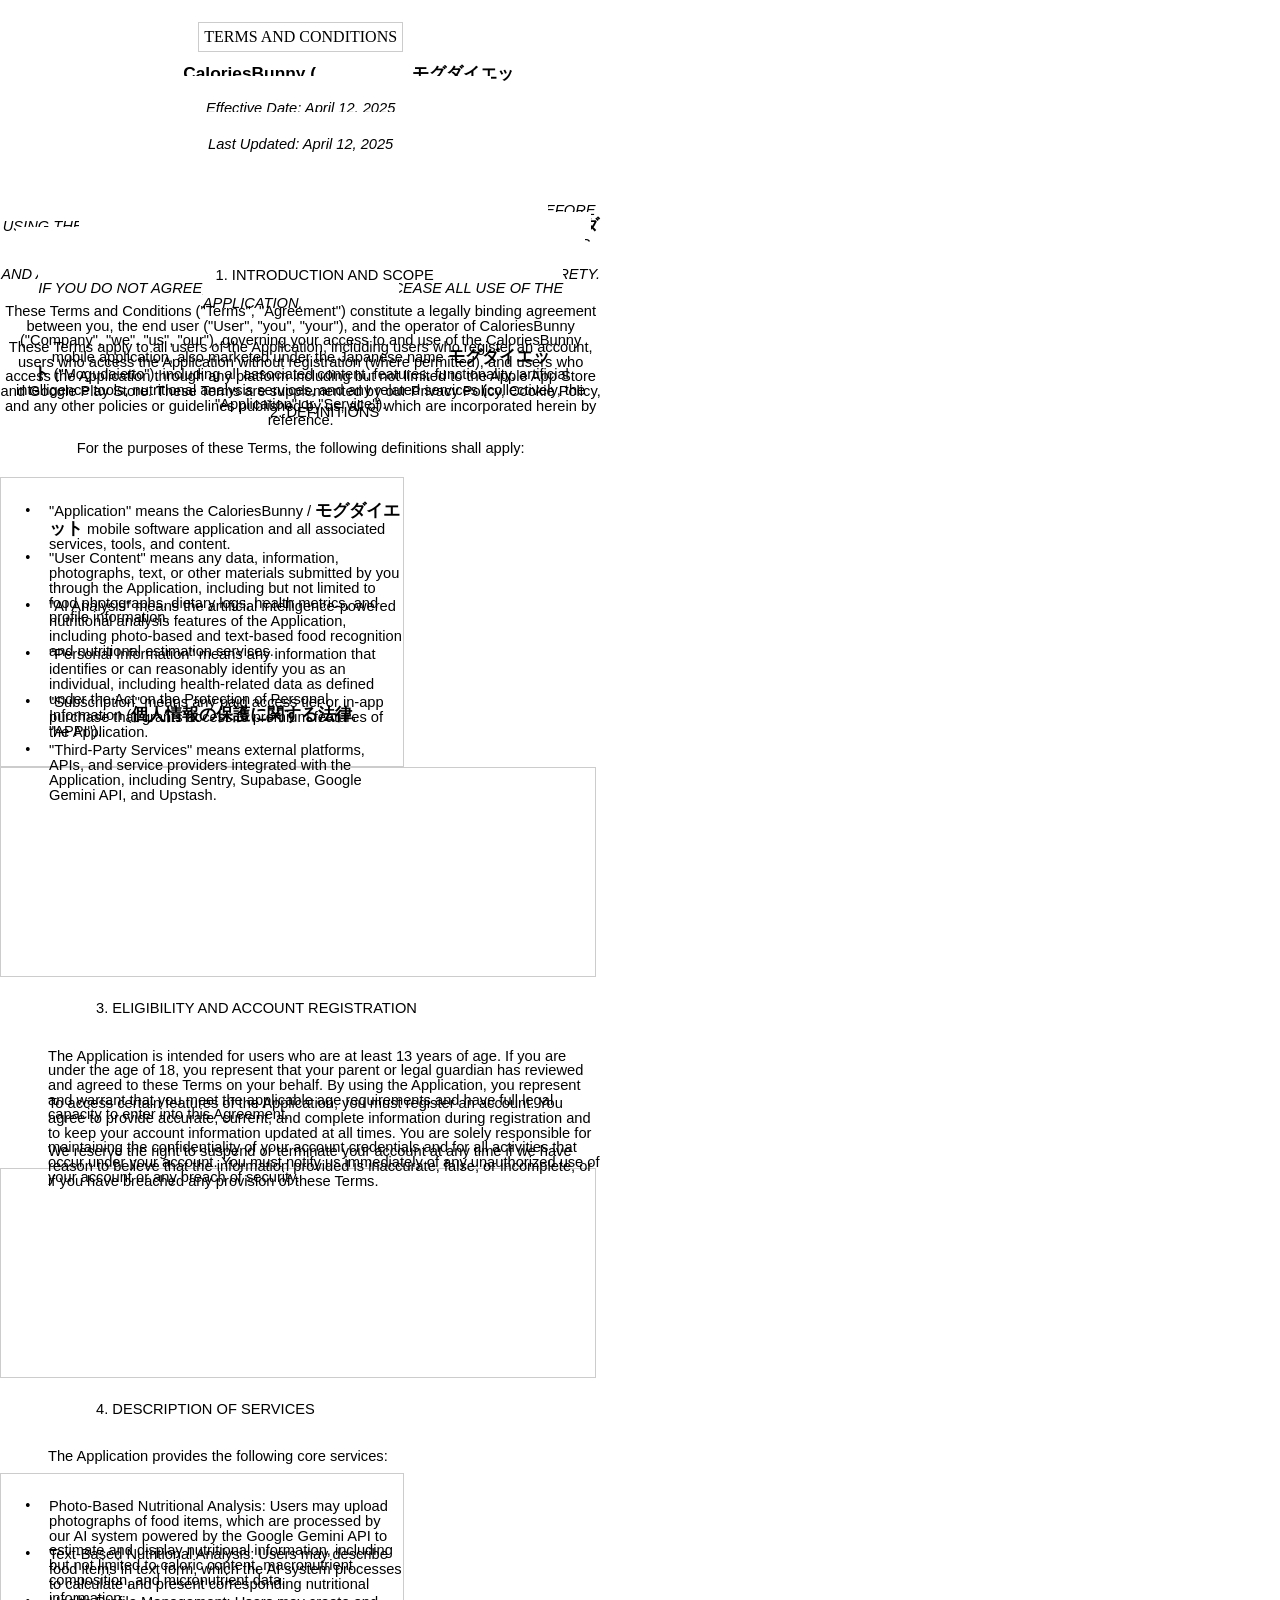
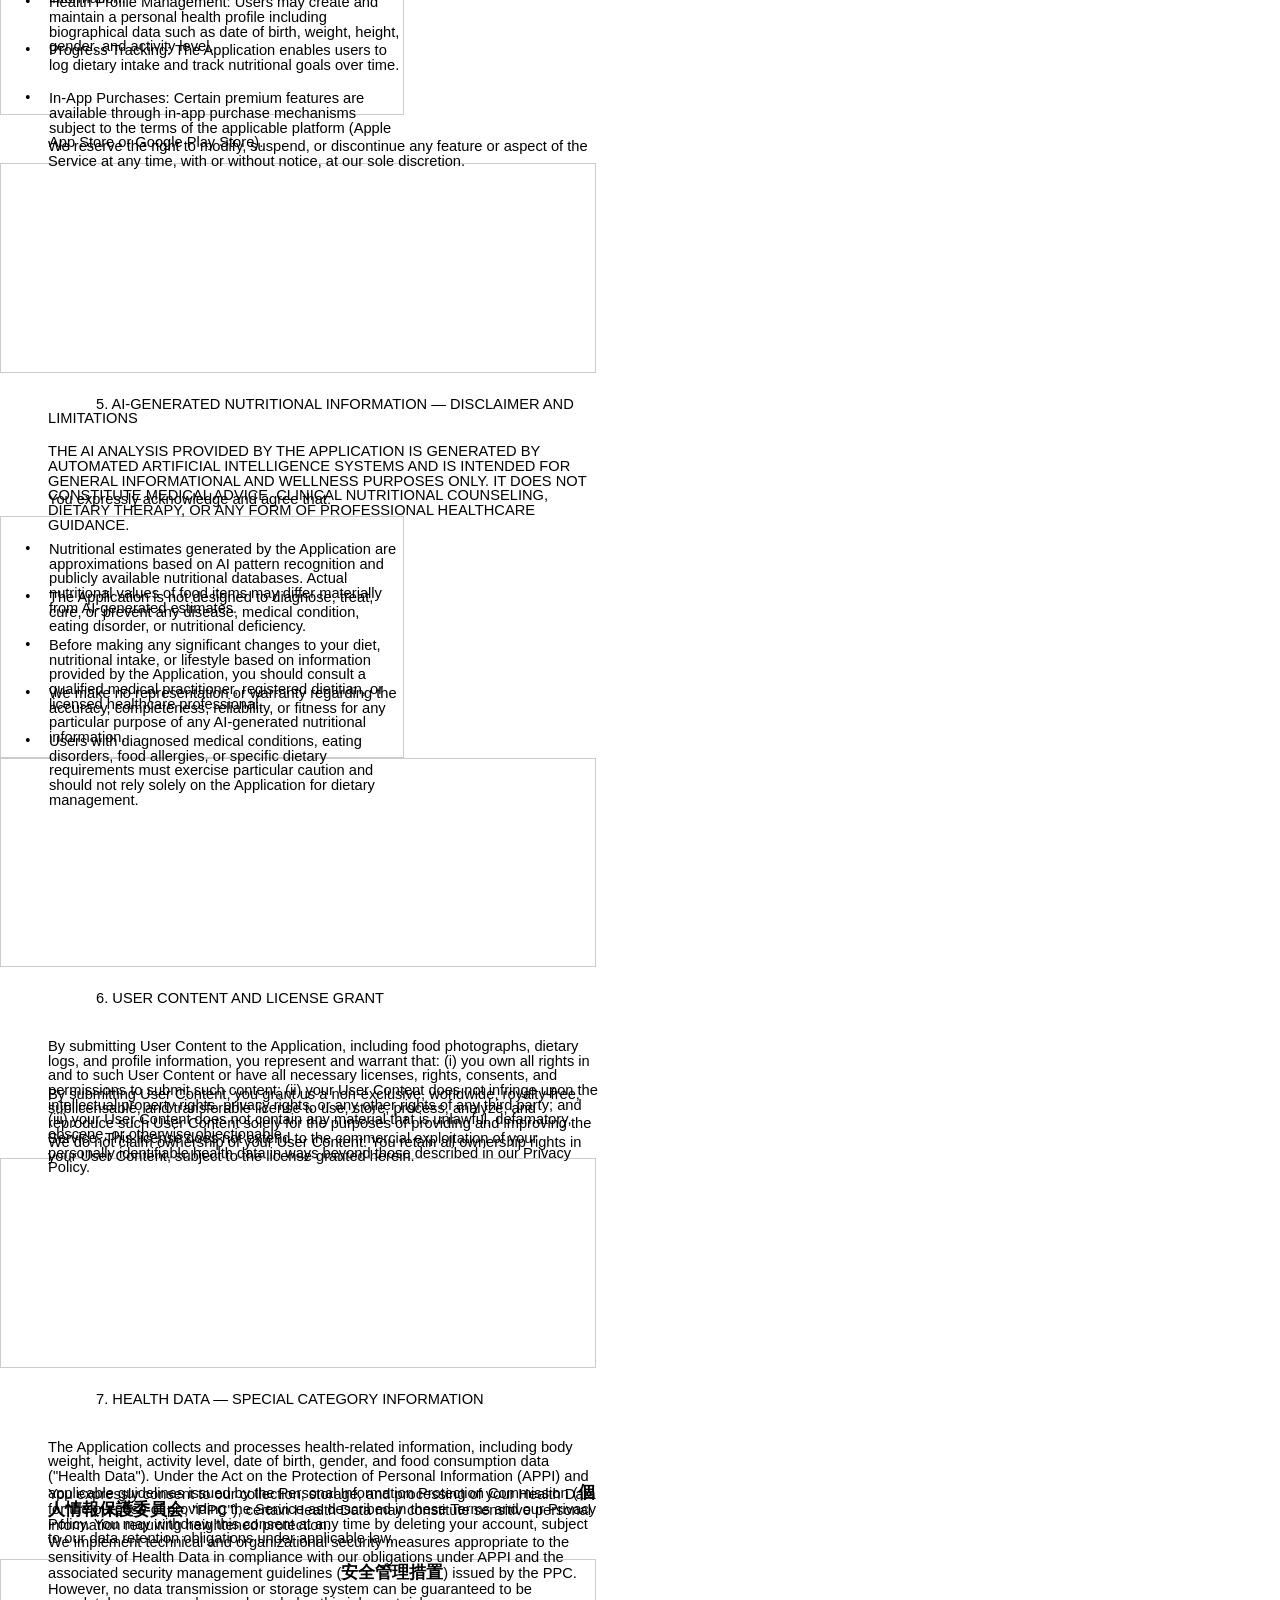
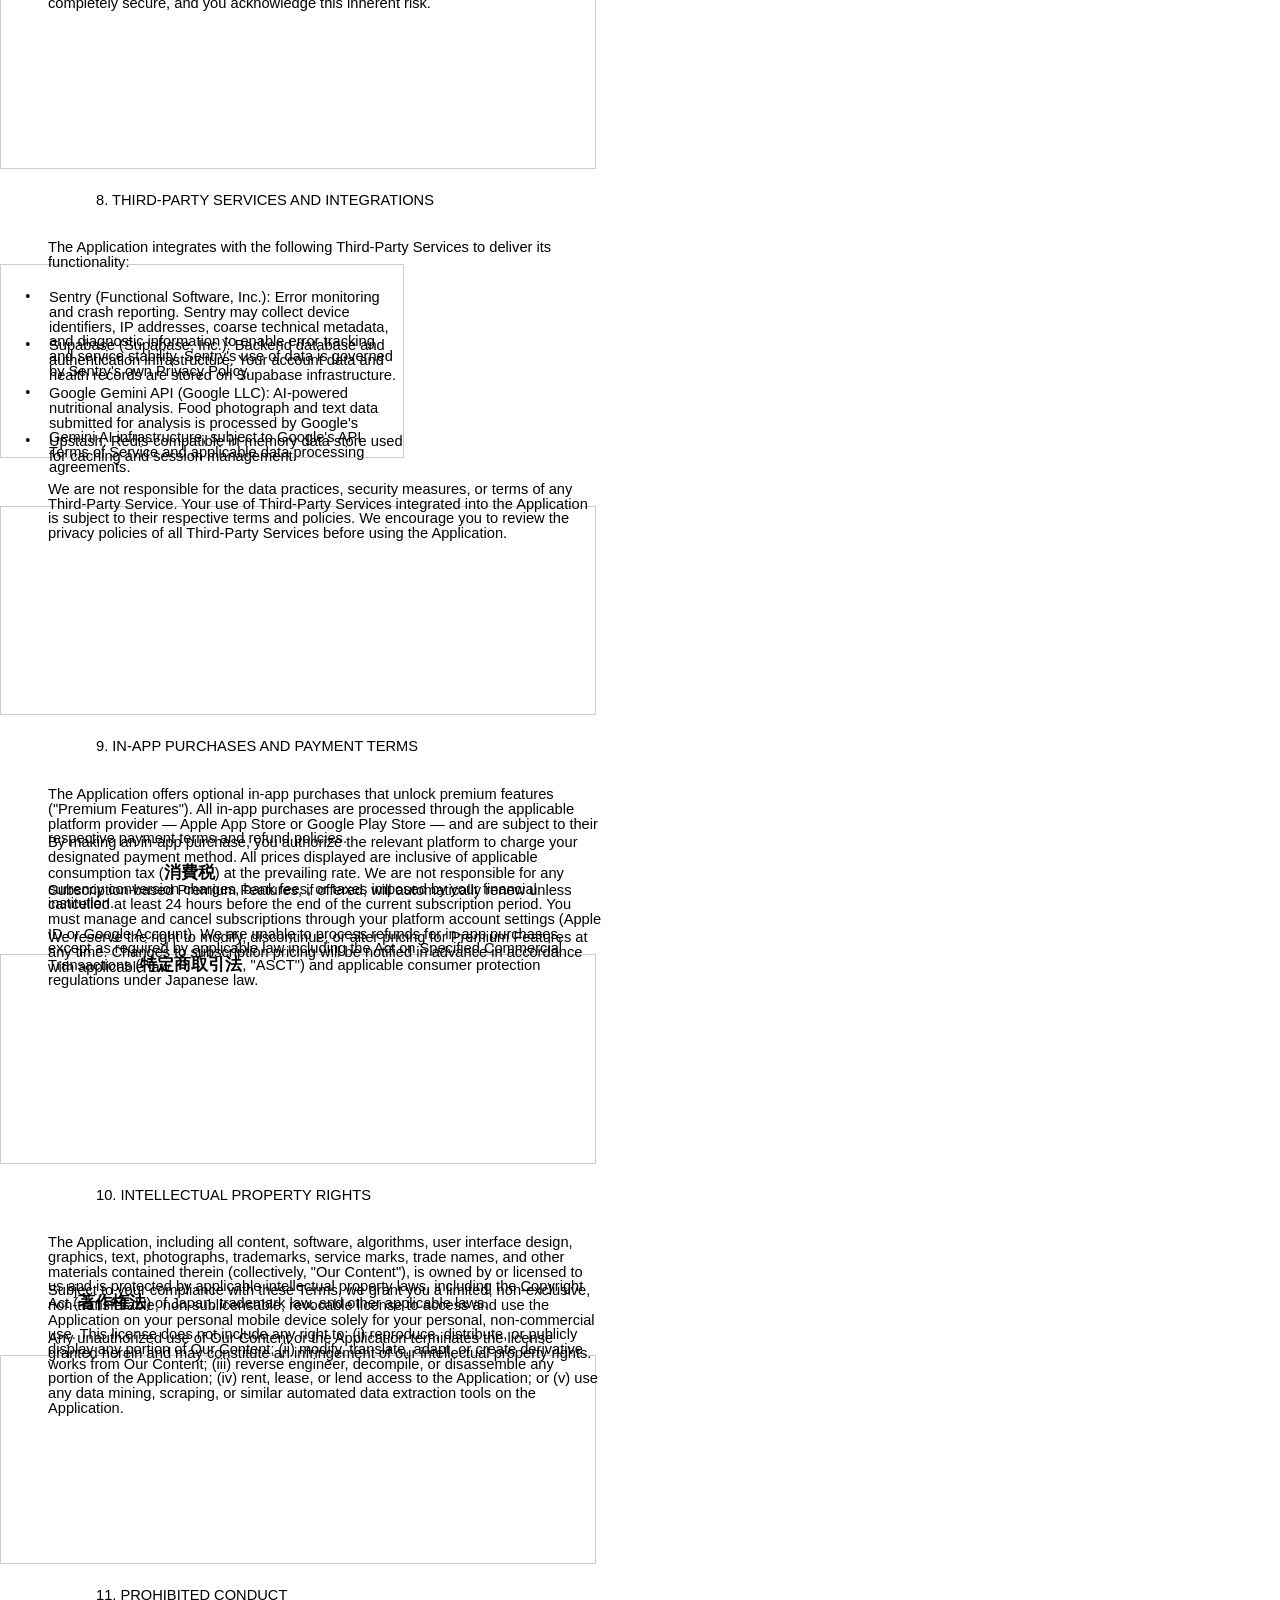
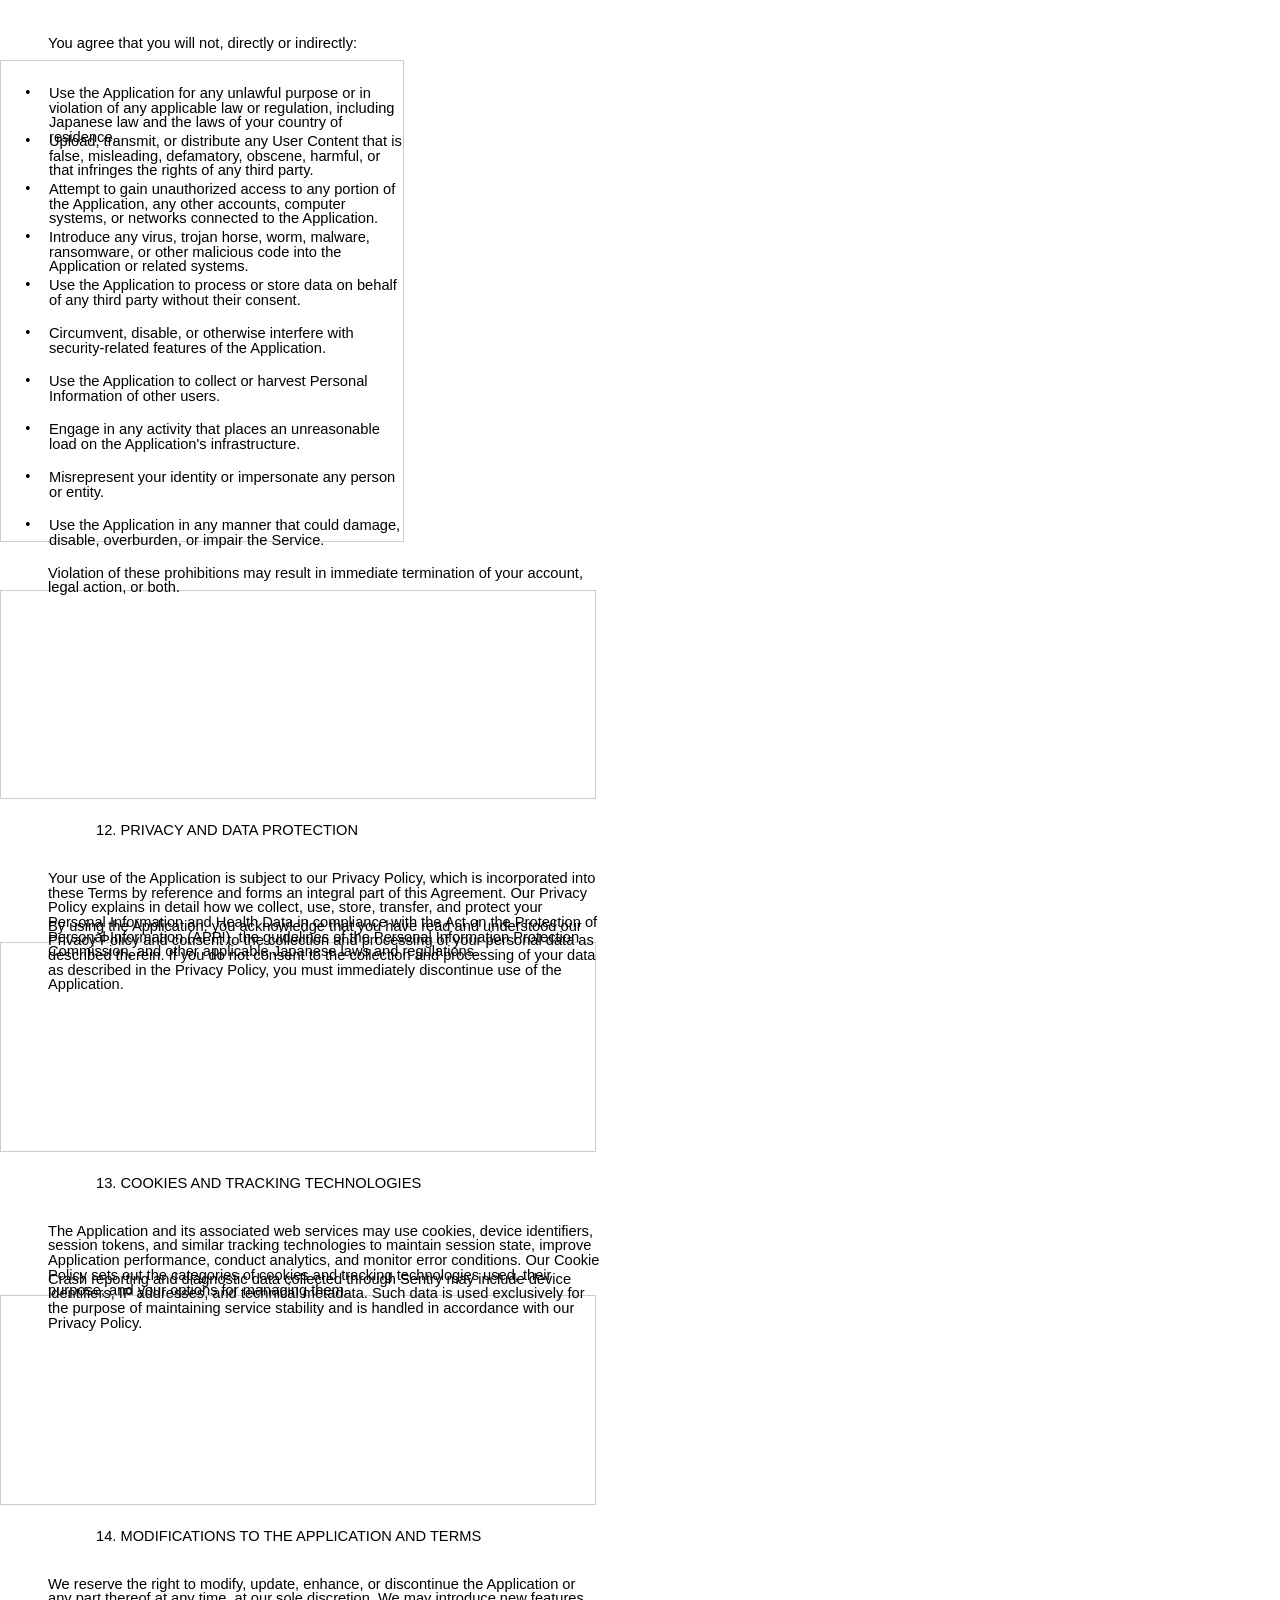
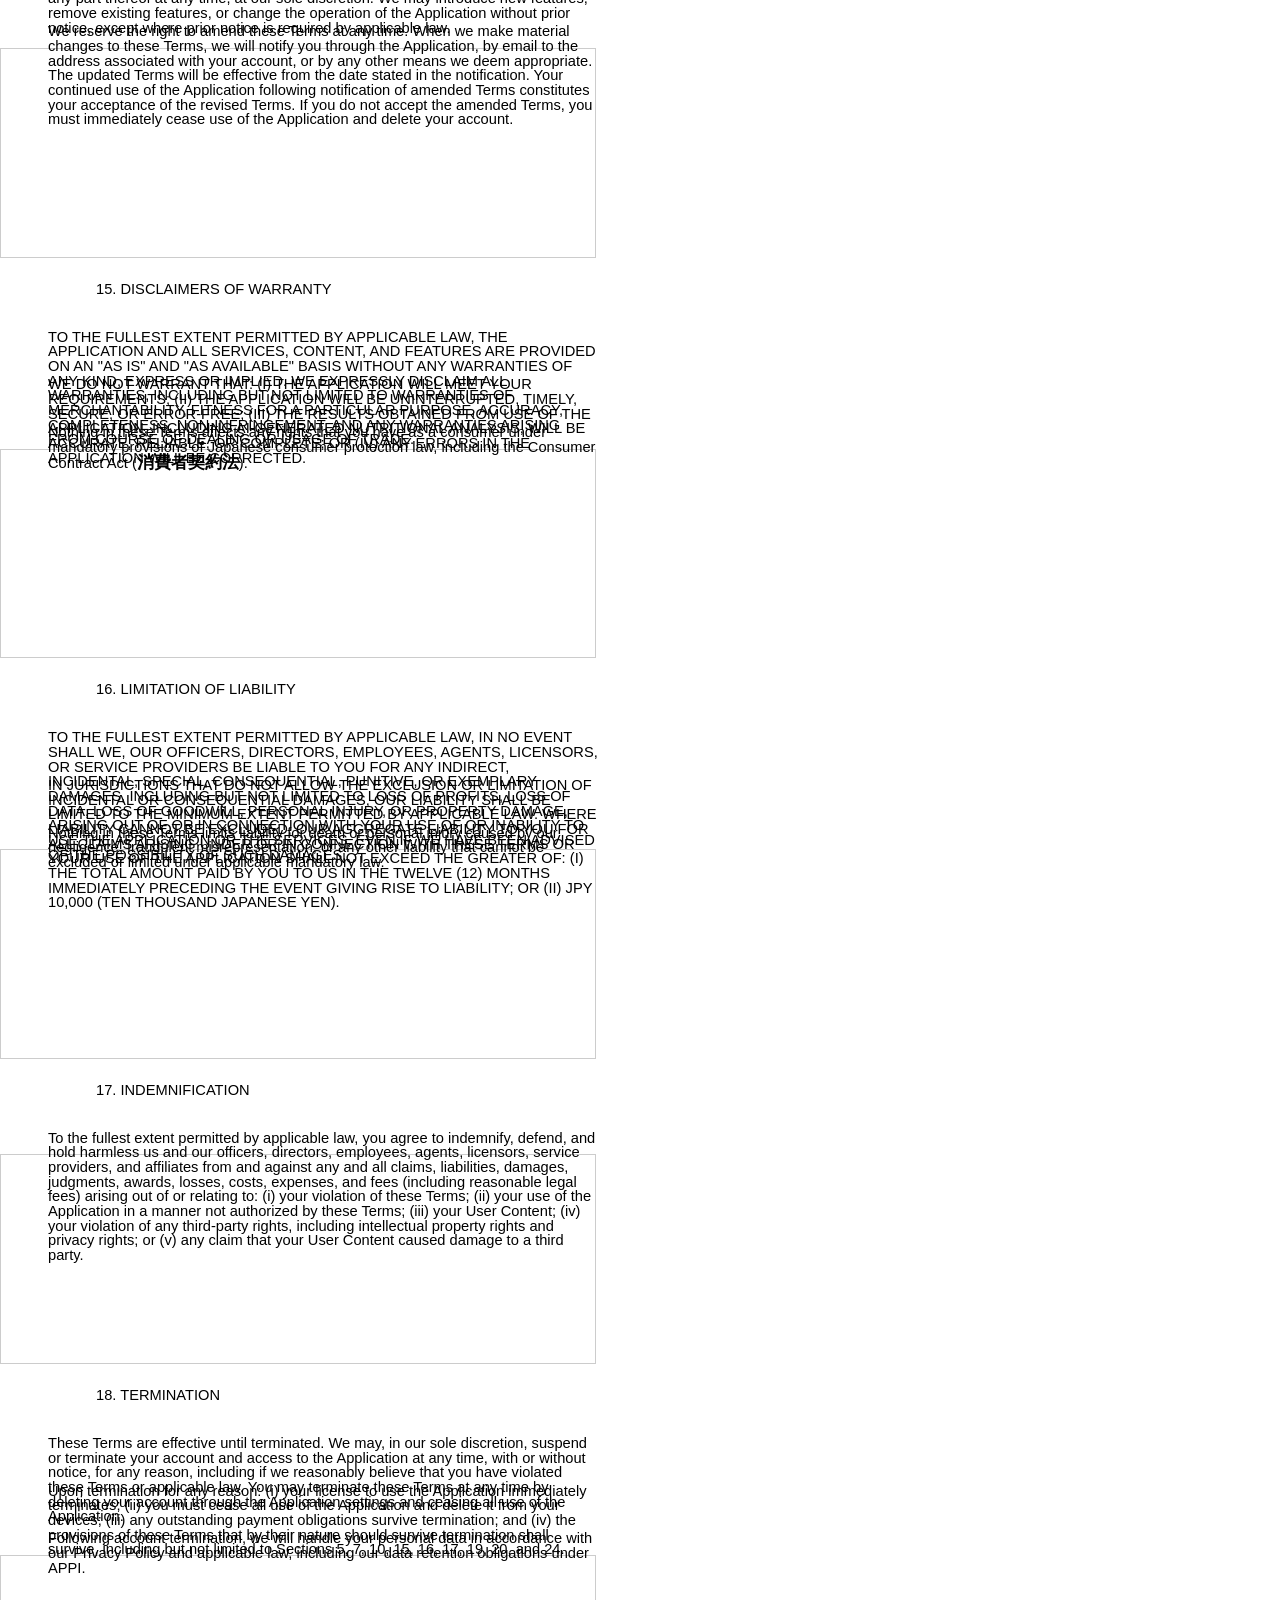
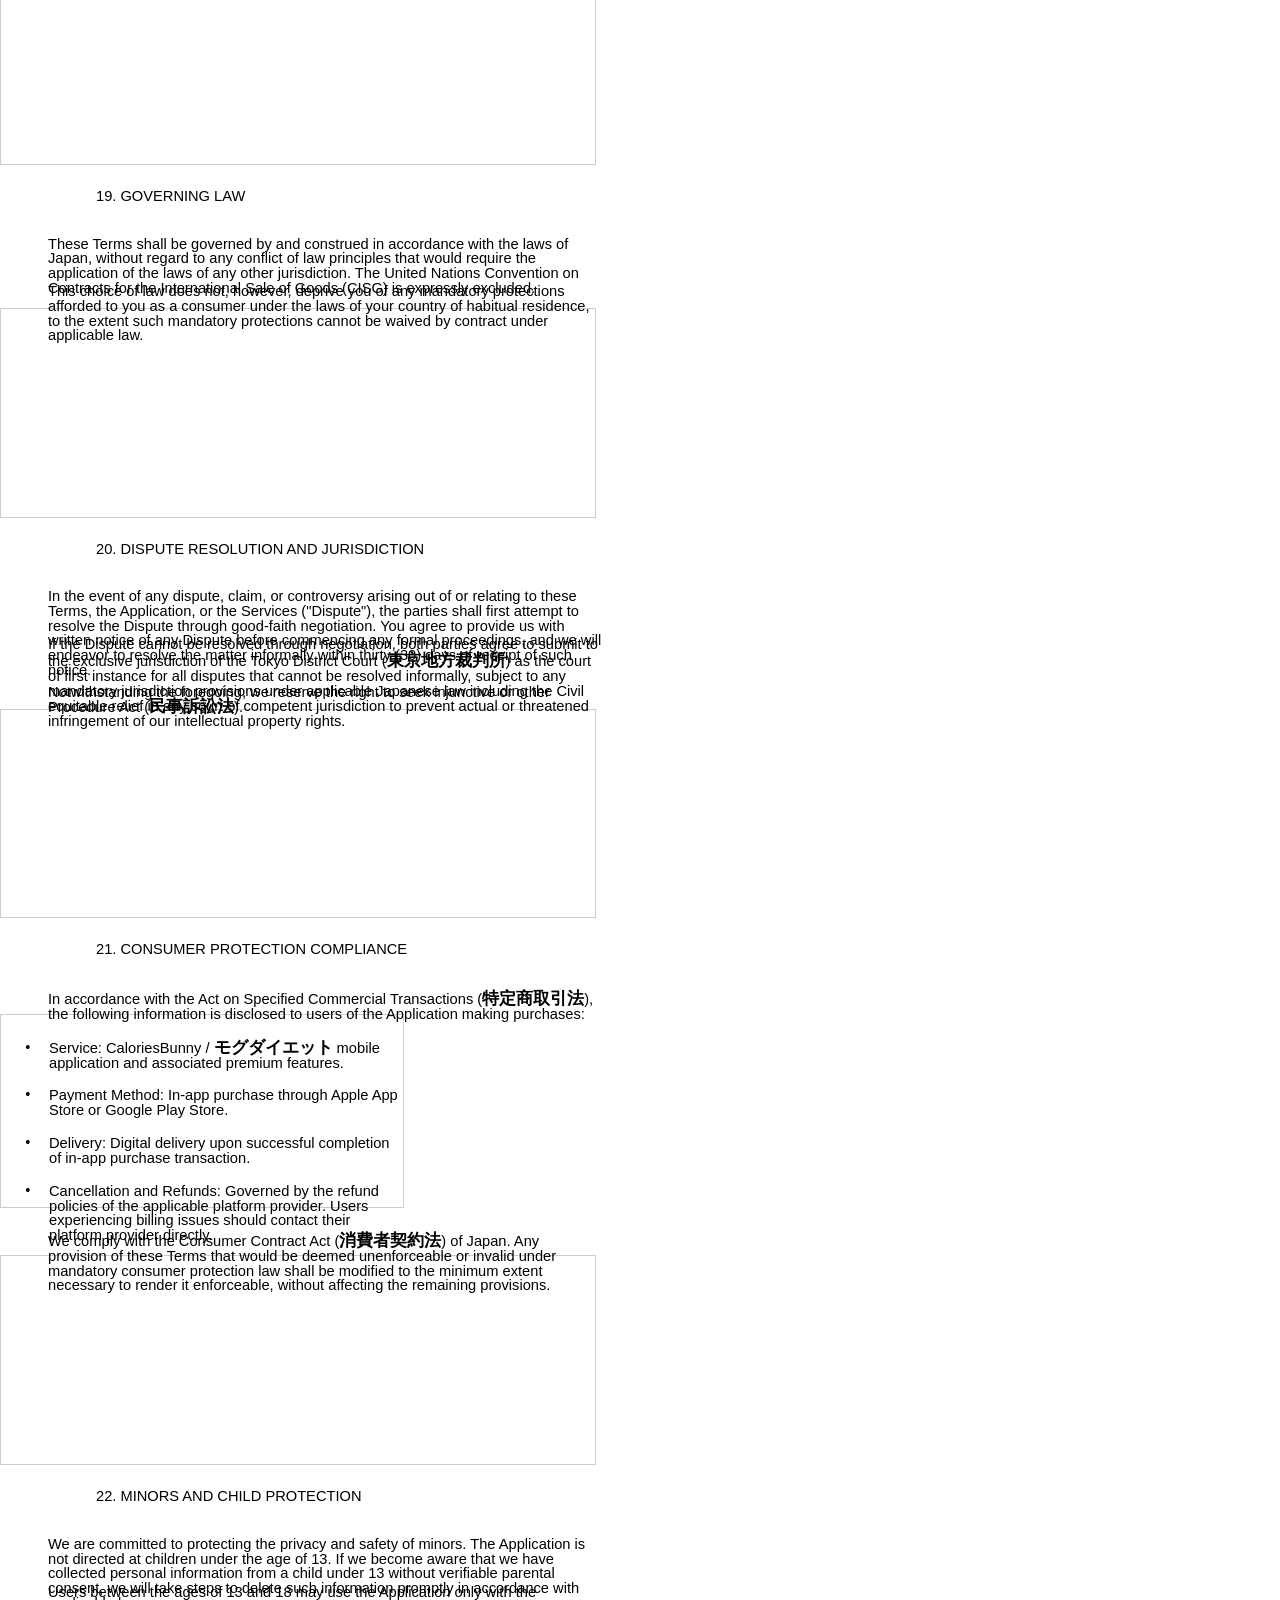
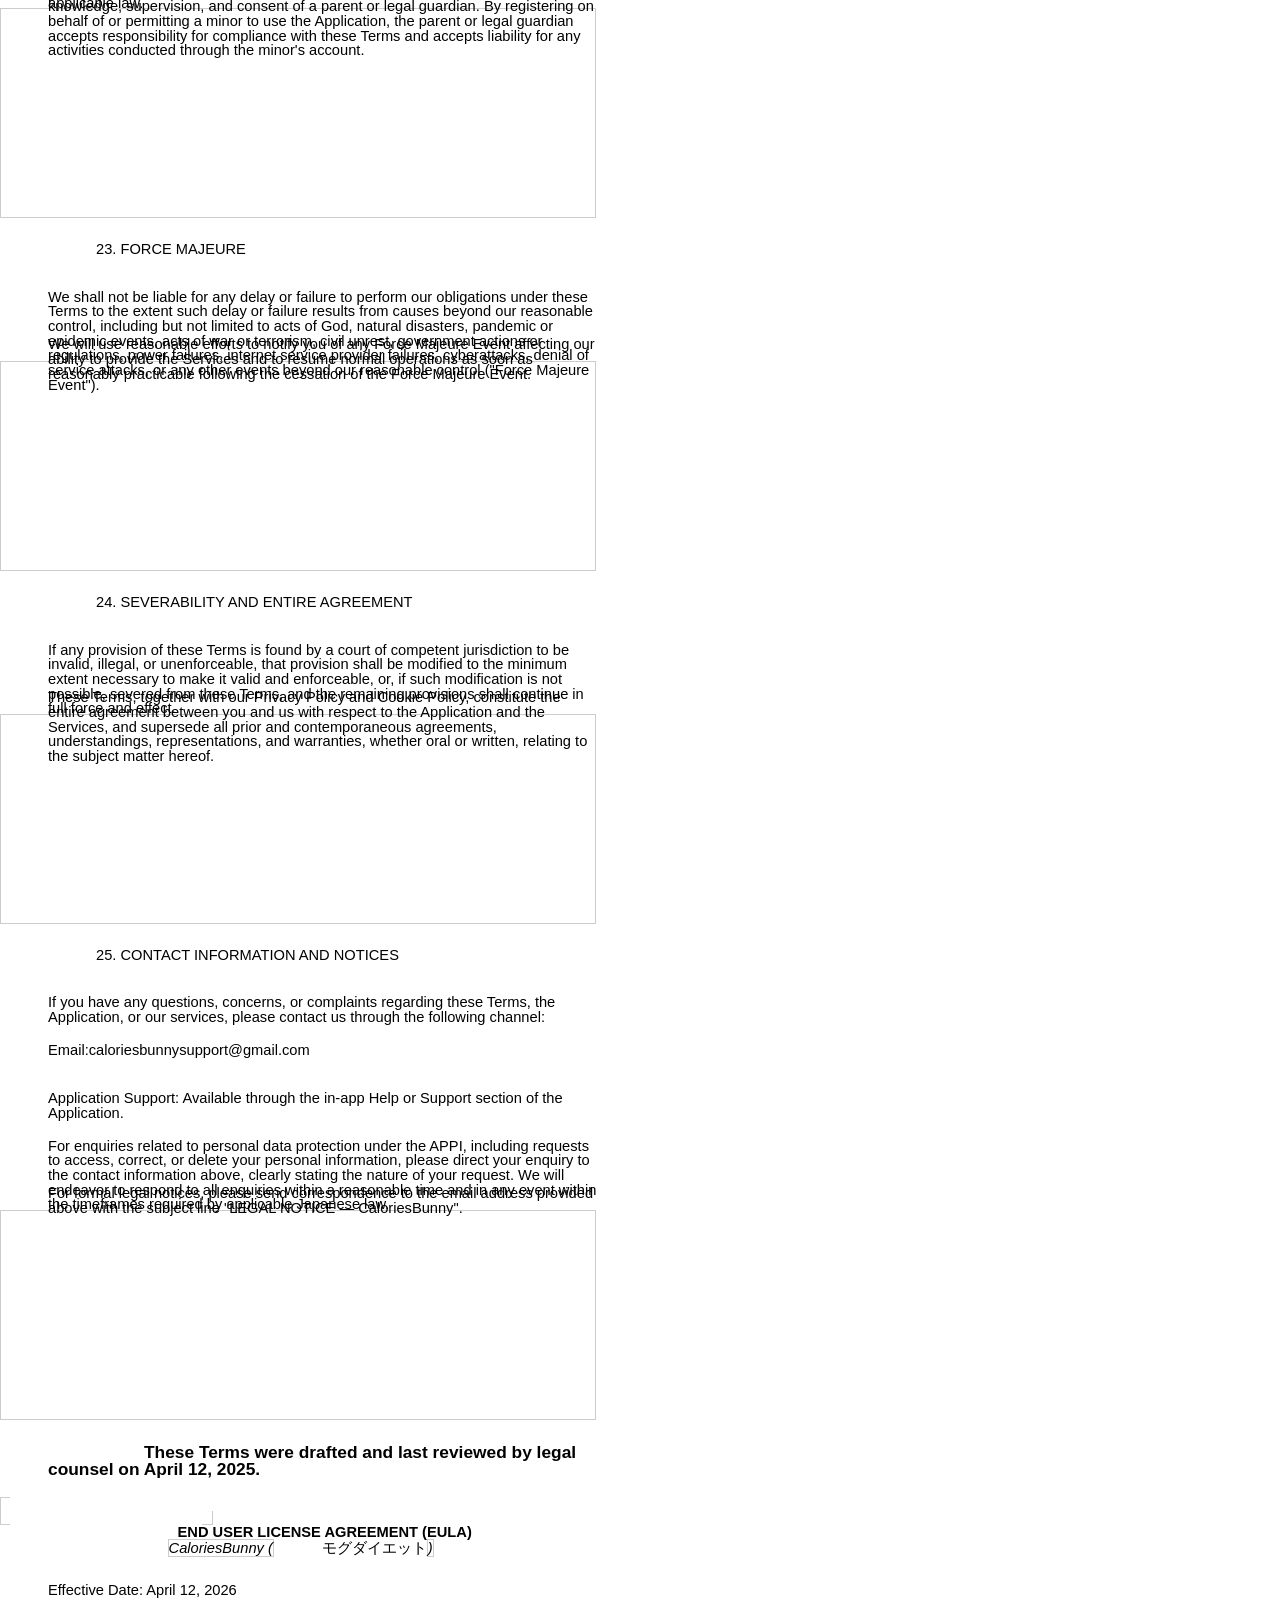
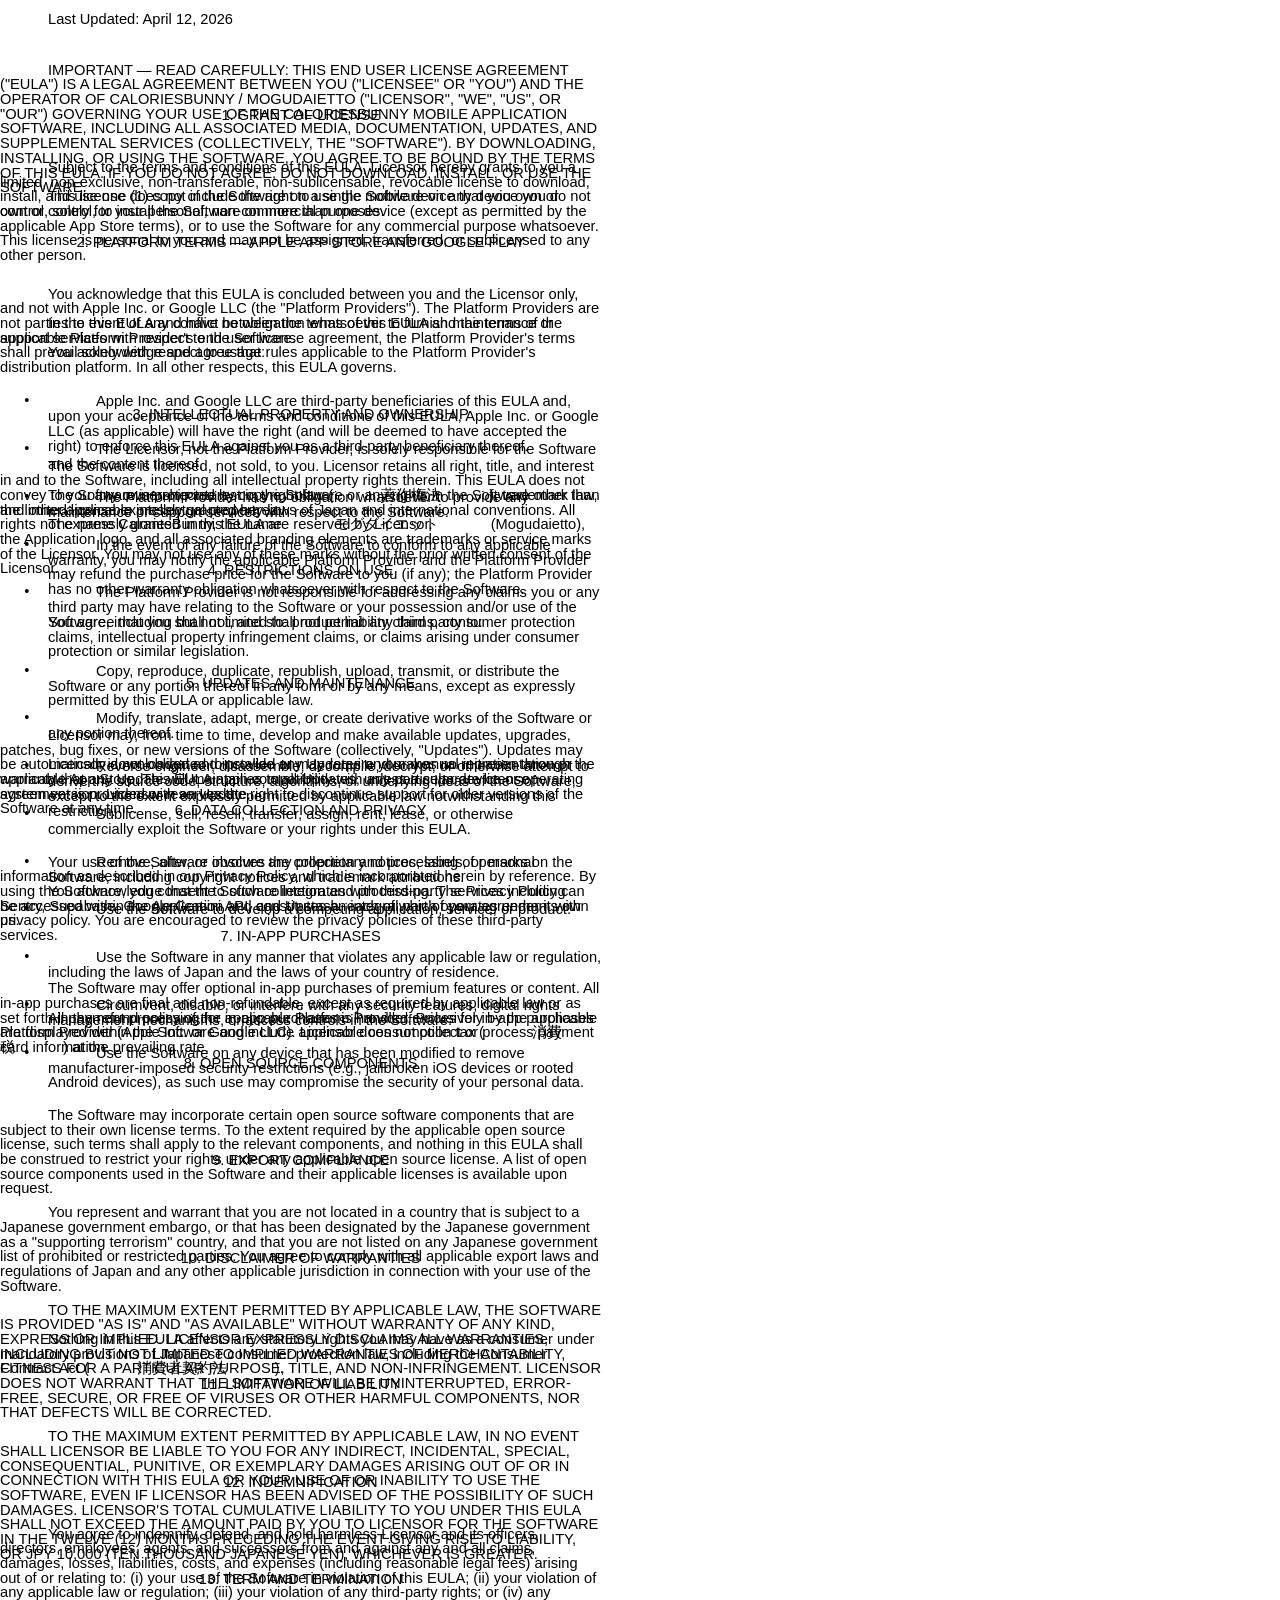
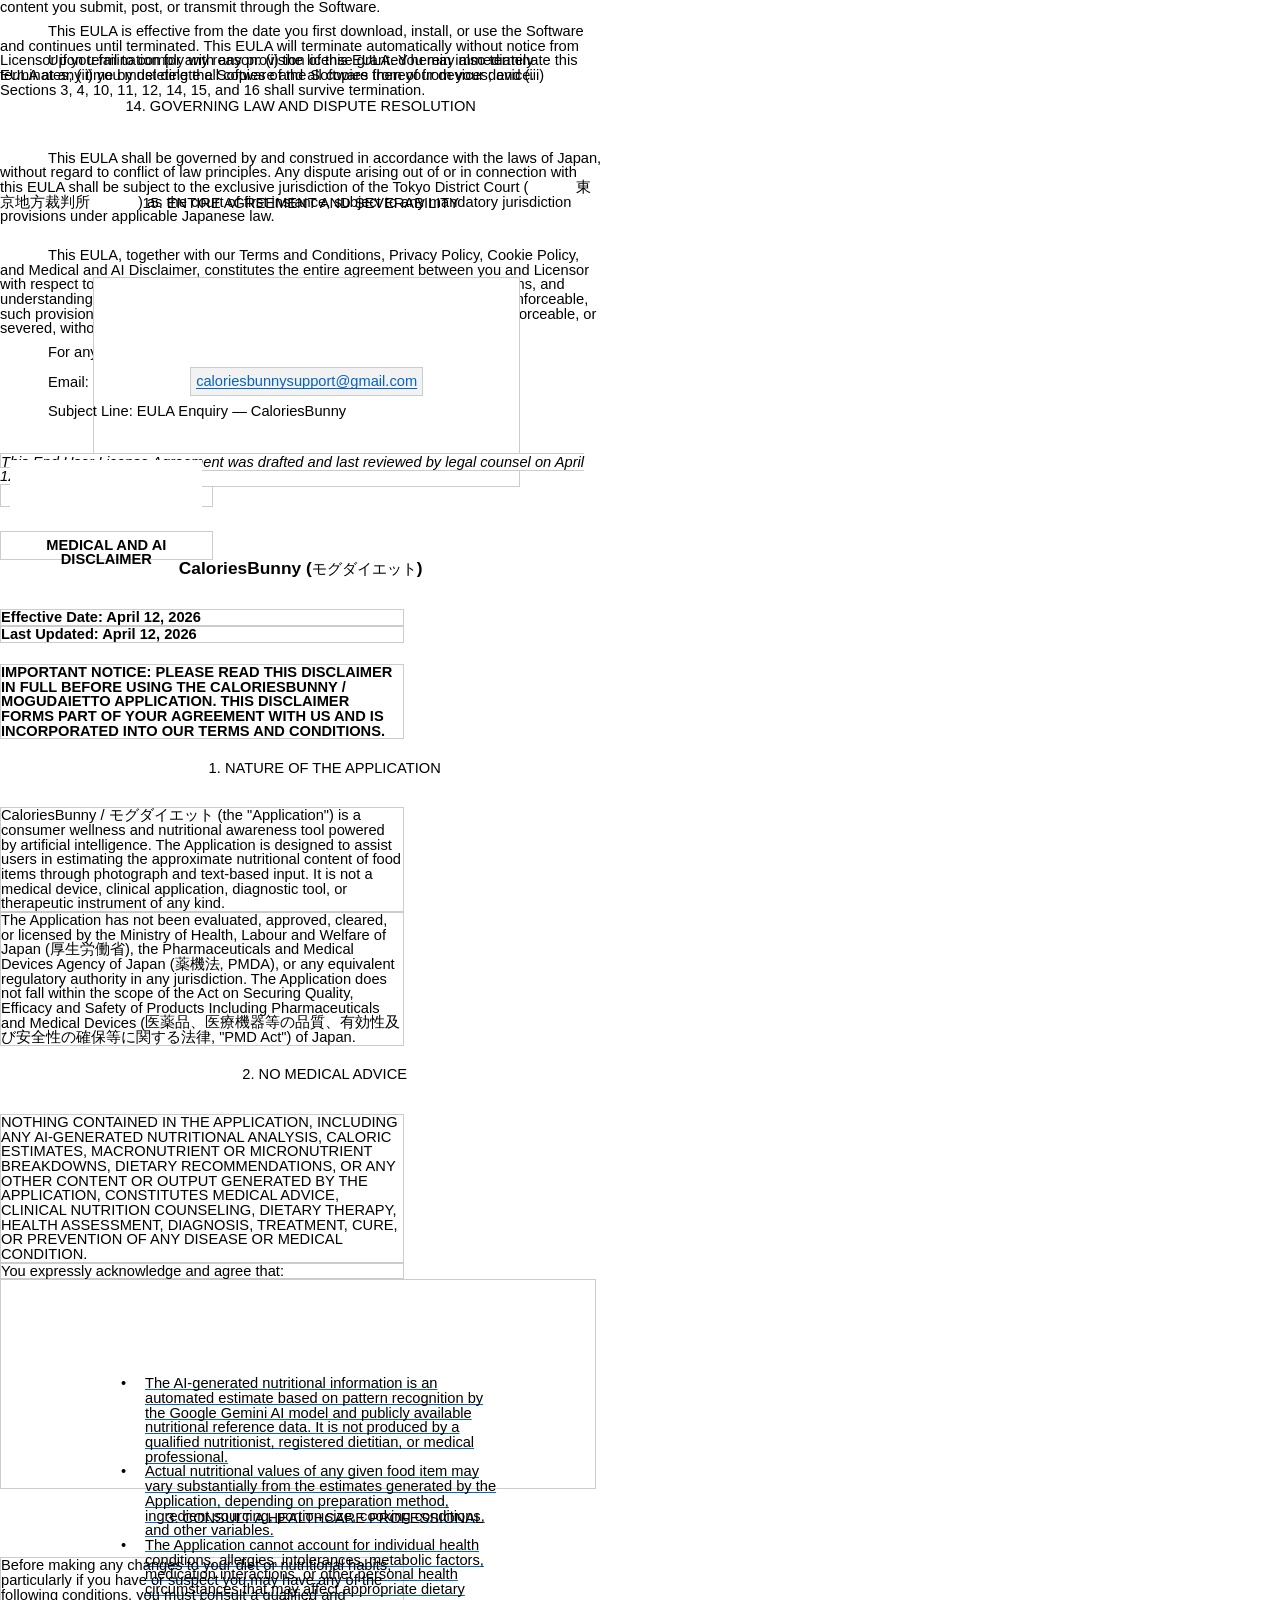
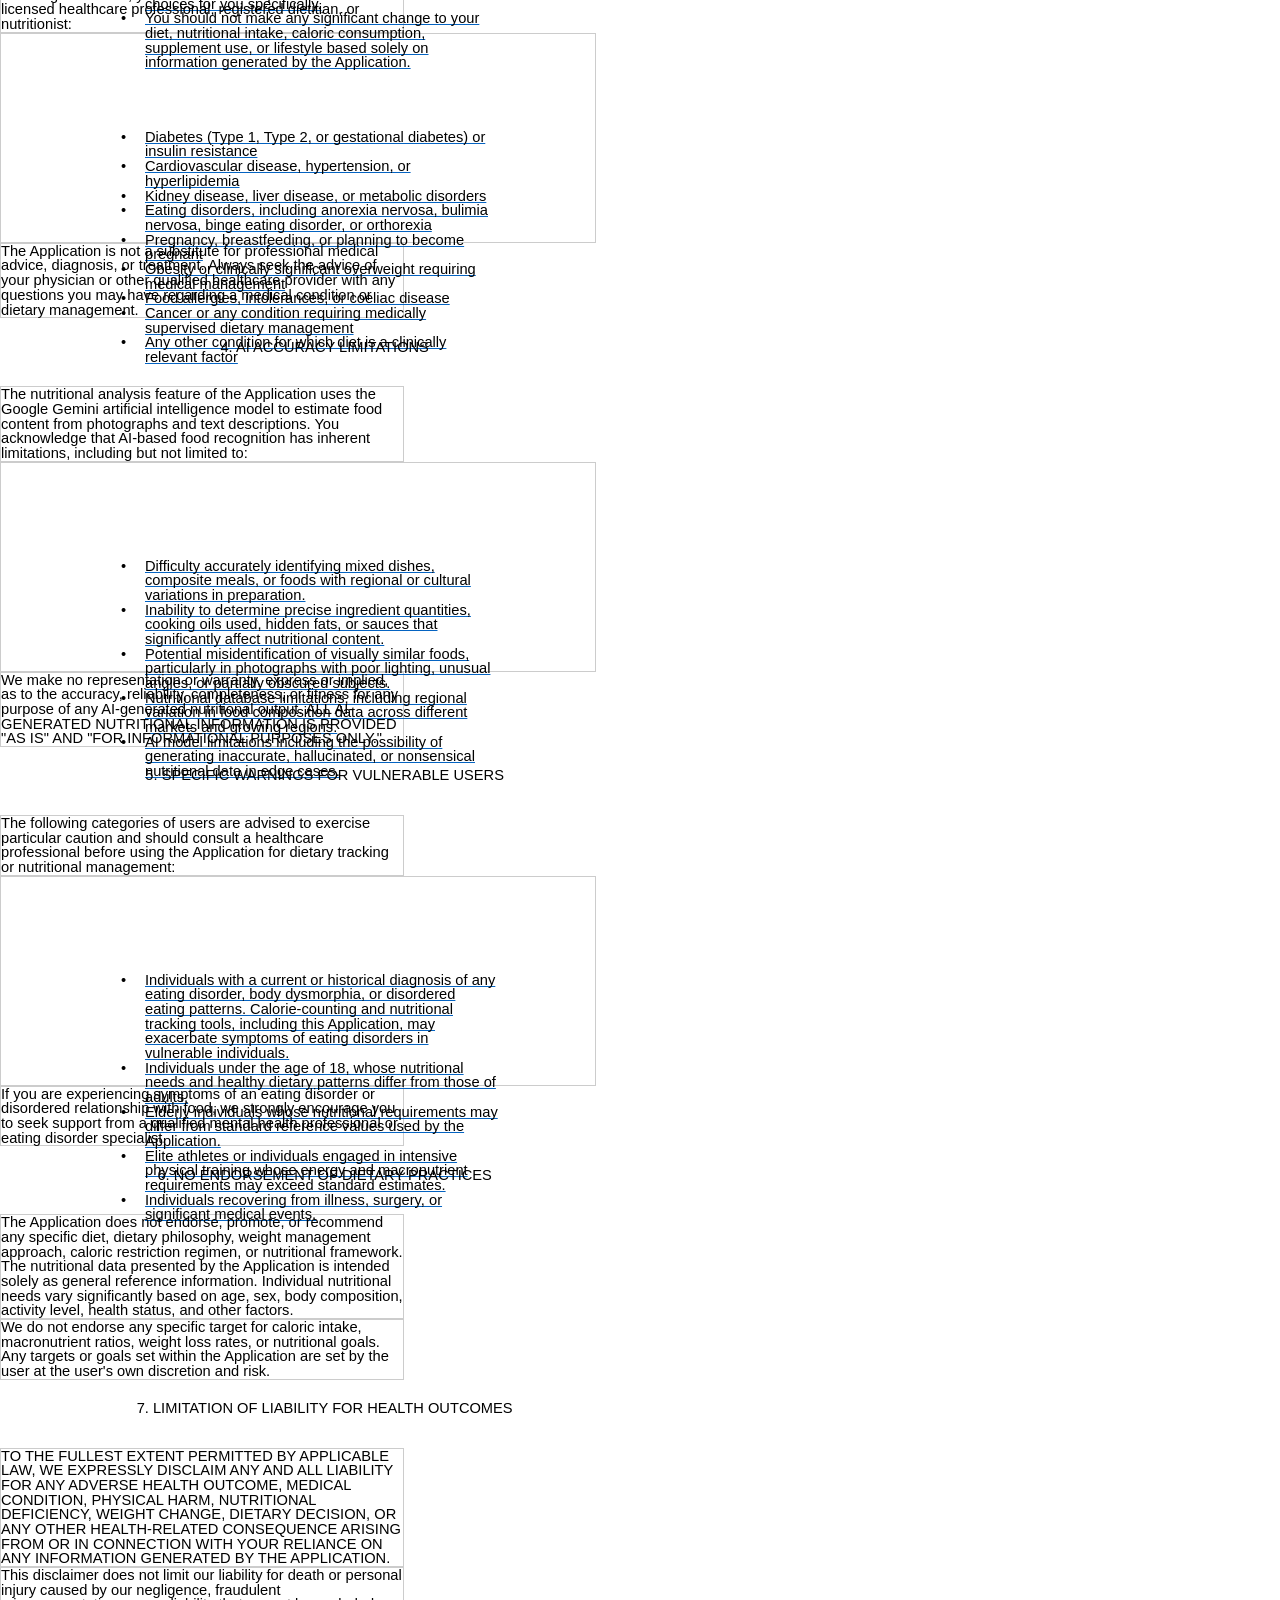
==== privacy.html @ 66ada4f5 "Create privacy.html" ====
<html><head><meta content="text/html; charset=UTF-8" http-equiv="content-type"><style type="text/css">@import url(https://themes.googleusercontent.com/fonts/css?kit=Su9cPBdaKucZGyXzr7BkXw);.lst-kix_list_2-6>li:before{content:"\002022   "}.lst-kix_list_2-7>li:before{content:"\002022   "}ul.lst-kix_list_1-0{list-style-type:none}.lst-kix_list_2-4>li:before{content:"\002022   "}.lst-kix_list_2-5>li:before{content:"\002022   "}.lst-kix_list_2-8>li:before{content:"\002022   "}ul.lst-kix_list_2-8{list-style-type:none}ul.lst-kix_list_1-3{list-style-type:none}ul.lst-kix_list_2-2{list-style-type:none}.lst-kix_list_1-0>li:before{content:"\002022   "}ul.lst-kix_list_1-4{list-style-type:none}ul.lst-kix_list_2-3{list-style-type:none}ul.lst-kix_list_1-1{list-style-type:none}ul.lst-kix_list_2-0{list-style-type:none}ul.lst-kix_list_1-2{list-style-type:none}ul.lst-kix_list_2-1{list-style-type:none}ul.lst-kix_list_1-7{list-style-type:none}ul.lst-kix_list_2-6{list-style-type:none}.lst-kix_list_1-1>li:before{content:"\002022   "}.lst-kix_list_1-2>li:before{content:"\002022   "}ul.lst-kix_list_1-8{list-style-type:none}ul.lst-kix_list_2-7{list-style-type:none}ul.lst-kix_list_1-5{list-style-type:none}ul.lst-kix_list_2-4{list-style-type:none}ul.lst-kix_list_1-6{list-style-type:none}ul.lst-kix_list_2-5{list-style-type:none}.lst-kix_list_1-3>li:before{content:"\002022   "}.lst-kix_list_1-4>li:before{content:"\002022   "}.lst-kix_list_1-7>li:before{content:"\002022   "}.lst-kix_list_1-5>li:before{content:"\002022   "}.lst-kix_list_1-6>li:before{content:"\002022   "}li.li-bullet-0:before{margin-left:-16.4pt;white-space:nowrap;display:inline-block;min-width:16.4pt}.lst-kix_list_2-0>li:before{content:"\002022   "}.lst-kix_list_2-1>li:before{content:"\002022   "}.lst-kix_list_1-8>li:before{content:"\002022   "}.lst-kix_list_2-2>li:before{content:"\002022   "}.lst-kix_list_2-3>li:before{content:"\002022   "}ol{margin:0;padding:0}table td,table th{padding:0}.c14{color:#000000;font-weight:400;text-decoration:none;vertical-align:baseline;font-size:12pt;font-family:"Apple SD \00c0b0\00b3cc\00ace0\00b515  Neo \00c77c\00bc18\00ccb4";font-style:normal}.c16{color:#000000;font-weight:400;text-decoration:none;vertical-align:baseline;font-size:11pt;font-family:"Arial";font-style:italic}.c13{color:#000000;font-weight:700;text-decoration:none;vertical-align:baseline;font-size:18pt;font-family:"Arial";font-style:normal}.c11{color:#000000;font-weight:700;text-decoration:none;vertical-align:baseline;font-size:11pt;font-family:"Arial";font-style:normal}.c8{color:#000000;font-weight:700;text-decoration:none;vertical-align:baseline;font-size:13pt;font-family:"Arial";font-style:normal}.c3{color:#000000;font-weight:400;text-decoration:none;vertical-align:baseline;font-size:11pt;font-family:"Arimo";font-style:normal}.c5{padding-top:0pt;padding-bottom:0pt;line-height:1.0;orphans:2;widows:2;text-align:left;height:12pt}.c0{color:#000000;font-weight:400;text-decoration:none;vertical-align:baseline;font-size:11pt;font-family:"Arial";font-style:normal}.c1{color:#000000;font-weight:400;text-decoration:none;vertical-align:baseline;font-size:10pt;font-family:"Times New Roman";font-style:normal}.c4{color:#000000;font-weight:400;text-decoration:none;vertical-align:baseline;font-size:11pt;font-family:"Times New Roman";font-style:normal}.c9{color:#000000;font-weight:400;text-decoration:none;vertical-align:baseline;font-size:11pt;font-family:"Apple SD \00c0b0\00b3cc\00ace0\00b515  Neo \00c77c\00bc18\00ccb4";font-style:normal}.c2{padding-top:3pt;padding-bottom:3pt;line-height:1.0;orphans:2;widows:2;text-align:left}.c12{padding-top:0pt;padding-bottom:0pt;line-height:1.0;orphans:2;widows:2;text-align:left}.c15{background-color:#ffffff;max-width:451pt;padding:72pt 72pt 72pt 72pt}.c7{margin-left:36pt;padding-left:-1.6pt}.c6{padding:0;margin:0}.c10{height:12pt}.title{padding-top:24pt;color:#000000;font-weight:700;font-size:36pt;padding-bottom:6pt;font-family:"Times New Roman";line-height:1.0;page-break-after:avoid;orphans:2;widows:2;text-align:left}.subtitle{padding-top:18pt;color:#666666;font-size:24pt;padding-bottom:4pt;font-family:"Georgia";line-height:1.0;page-break-after:avoid;font-style:italic;orphans:2;widows:2;text-align:left}li{color:#000000;font-size:12pt;font-family:"Times New Roman"}p{margin:0;color:#000000;font-size:12pt;font-family:"Times New Roman"}h1{padding-top:24pt;color:#000000;font-weight:700;font-size:24pt;padding-bottom:6pt;font-family:"Times New Roman";line-height:1.0;page-break-after:avoid;orphans:2;widows:2;text-align:left}h2{padding-top:18pt;color:#000000;font-weight:700;font-size:18pt;padding-bottom:4pt;font-family:"Times New Roman";line-height:1.0;page-break-after:avoid;orphans:2;widows:2;text-align:left}h3{padding-top:14pt;color:#000000;font-weight:700;font-size:14pt;padding-bottom:4pt;font-family:"Times New Roman";line-height:1.0;page-break-after:avoid;orphans:2;widows:2;text-align:left}h4{padding-top:12pt;color:#000000;font-weight:700;font-size:12pt;padding-bottom:2pt;font-family:"Times New Roman";line-height:1.0;page-break-after:avoid;orphans:2;widows:2;text-align:left}h5{padding-top:11pt;color:#000000;font-weight:700;font-size:11pt;padding-bottom:2pt;font-family:"Times New Roman";line-height:1.0;page-break-after:avoid;orphans:2;widows:2;text-align:left}h6{padding-top:10pt;color:#000000;font-weight:700;font-size:10pt;padding-bottom:2pt;font-family:"Times New Roman";line-height:1.0;page-break-after:avoid;orphans:2;widows:2;text-align:left}</style></head><body class="c15 doc-content"><div><p class="c5"><span class="c14"></span></p></div><p class="c12"><span class="c13">TERMS AND CONDITIONS</span></p><p class="c12"><span class="c16">CaloriesBunny (</span><span class="c3">&#12514;&#12464;&#12480;&#12452;&#12456;&#12483;&#12488;</span><span class="c16">)</span></p><p class="c12"><span class="c11">Effective Date: April 12, 2025</span></p><p class="c12"><span class="c11">Last Updated: April 12, 2025</span></p><p class="c5"><span class="c9"></span></p><p class="c12"><span class="c11">PLEASE READ THESE TERMS AND CONDITIONS CAREFULLY BEFORE USING THE CALORIESBUNNY APPLICATION (&quot;MOGUDAIETTO&quot; / </span><span class="c3">&#12514;&#12464;&#12480;&#12452;&#12456;&#12483;&#12488;</span><span class="c11">). BY DOWNLOADING, INSTALLING, ACCESSING, OR USING THE APPLICATION, YOU ACKNOWLEDGE THAT YOU HAVE READ, UNDERSTOOD, AND AGREE TO BE BOUND BY THESE TERMS AND CONDITIONS IN THEIR ENTIRETY. IF YOU DO NOT AGREE, YOU MUST IMMEDIATELY CEASE ALL USE OF THE APPLICATION.</span></p><p class="c5"><span class="c9"></span></p><p class="c12"><span class="c8">1. INTRODUCTION AND SCOPE</span></p><p class="c12"><span class="c0">These Terms and Conditions (&quot;Terms&quot;, &quot;Agreement&quot;) constitute a legally binding agreement between you, the end user (&quot;User&quot;, &quot;you&quot;, &quot;your&quot;), and the operator of CaloriesBunny (&quot;Company&quot;, &quot;we&quot;, &quot;us&quot;, &quot;our&quot;), governing your access to and use of the CaloriesBunny mobile application, also marketed under the Japanese name </span><span class="c3">&#12514;&#12464;&#12480;&#12452;&#12456;&#12483;&#12488;</span><span class="c0">&nbsp;(&quot;Mogudaietto&quot;), including all associated content, features, functionality, artificial intelligence tools, nutritional analysis services, and any related services (collectively, the &quot;Application&quot; or &quot;Service&quot;).</span></p><p class="c12"><span class="c0">These Terms apply to all users of the Application, including users who register an account, users who access the Application without registration (where permitted), and users who access the Application through any platform including but not limited to the Apple App Store and Google Play Store. These Terms are supplemented by our Privacy Policy, Cookie Policy, and any other policies or guidelines published by us, all of which are incorporated herein by reference.</span></p><p class="c5"><span class="c9"></span></p><p class="c12"><span class="c8">2. DEFINITIONS</span></p><p class="c12"><span class="c0">For the purposes of these Terms, the following definitions shall apply:</span></p><ul class="c6 lst-kix_list_2-0 start"><li class="c2 c7 li-bullet-0"><span class="c0">&quot;Application&quot; means the CaloriesBunny / </span><span class="c3">&#12514;&#12464;&#12480;&#12452;&#12456;&#12483;&#12488;</span><span class="c0">&nbsp;mobile software application and all associated services, tools, and content.</span></li><li class="c2 c7 li-bullet-0"><span class="c0">&quot;User Content&quot; means any data, information, photographs, text, or other materials submitted by you through the Application, including but not limited to food photographs, dietary logs, health metrics, and profile information.</span></li><li class="c2 c7 li-bullet-0"><span class="c0">&quot;AI Analysis&quot; means the artificial intelligence-powered nutritional analysis features of the Application, including photo-based and text-based food recognition and nutritional estimation services.</span></li><li class="c2 c7 li-bullet-0"><span class="c0">&quot;Personal Information&quot; means any information that identifies or can reasonably identify you as an individual, including health-related data as defined under the Act on the Protection of Personal Information (</span><span class="c3">&#20491;&#20154;&#24773;&#22577;&#12398;&#20445;&#35703;&#12395;&#38306;&#12377;&#12427;&#27861;&#24459;</span><span class="c0">, &quot;APPI&quot;).</span></li><li class="c2 c7 li-bullet-0"><span class="c0">&quot;Subscription&quot; means any paid access tier or in-app purchase that grants access to premium features of the Application.</span></li><li class="c2 c7 li-bullet-0"><span class="c0">&quot;Third-Party Services&quot; means external platforms, APIs, and service providers integrated with the Application, including Sentry, Supabase, Google Gemini API, and Upstash.</span></li></ul><p class="c2 c10"><span class="c1"></span></p><p class="c2"><span class="c8">3. ELIGIBILITY AND ACCOUNT REGISTRATION</span></p><p class="c2"><span class="c0">The Application is intended for users who are at least 13 years of age. If you are under the age of 18, you represent that your parent or legal guardian has reviewed and agreed to these Terms on your behalf. By using the Application, you represent and warrant that you meet the applicable age requirements and have full legal capacity to enter into this Agreement.</span></p><p class="c2"><span class="c0">To access certain features of the Application, you must register an account. You agree to provide accurate, current, and complete information during registration and to keep your account information updated at all times. You are solely responsible for maintaining the confidentiality of your account credentials and for all activities that occur under your account. You must notify us immediately of any unauthorized use of your account or any breach of security.</span></p><p class="c2"><span class="c0">We reserve the right to suspend or terminate your account at any time if we have reason to believe that the information provided is inaccurate, false, or incomplete, or if you have breached any provision of these Terms.</span></p><p class="c2 c10"><span class="c1"></span></p><p class="c2"><span class="c8">4. DESCRIPTION OF SERVICES</span></p><p class="c2"><span class="c0">The Application provides the following core services:</span></p><ul class="c6 lst-kix_list_2-0"><li class="c2 c7 li-bullet-0"><span class="c0">Photo-Based Nutritional Analysis: Users may upload photographs of food items, which are processed by our AI system powered by the Google Gemini API to estimate and display nutritional information, including but not limited to caloric content, macronutrient composition, and micronutrient data.</span></li><li class="c2 c7 li-bullet-0"><span class="c0">Text-Based Nutritional Analysis: Users may describe food items in text form, which the AI system processes to calculate and present corresponding nutritional information.</span></li><li class="c2 c7 li-bullet-0"><span class="c0">Health Profile Management: Users may create and maintain a personal health profile including biographical data such as date of birth, weight, height, gender, and activity level.</span></li><li class="c2 c7 li-bullet-0"><span class="c0">Progress Tracking: The Application enables users to log dietary intake and track nutritional goals over time.</span></li><li class="c2 c7 li-bullet-0"><span class="c0">In-App Purchases: Certain premium features are available through in-app purchase mechanisms subject to the terms of the applicable platform (Apple App Store or Google Play Store).</span></li></ul><p class="c2"><span class="c0">We reserve the right to modify, suspend, or discontinue any feature or aspect of the Service at any time, with or without notice, at our sole discretion.</span></p><p class="c2 c10"><span class="c1"></span></p><p class="c2"><span class="c8">5. AI-GENERATED NUTRITIONAL INFORMATION &mdash; DISCLAIMER AND LIMITATIONS</span></p><p class="c2"><span class="c0">THE AI ANALYSIS PROVIDED BY THE APPLICATION IS GENERATED BY AUTOMATED ARTIFICIAL INTELLIGENCE SYSTEMS AND IS INTENDED FOR GENERAL INFORMATIONAL AND WELLNESS PURPOSES ONLY. IT DOES NOT CONSTITUTE MEDICAL ADVICE, CLINICAL NUTRITIONAL COUNSELING, DIETARY THERAPY, OR ANY FORM OF PROFESSIONAL HEALTHCARE GUIDANCE.</span></p><p class="c2"><span class="c0">You expressly acknowledge and agree that:</span></p><ul class="c6 lst-kix_list_2-0"><li class="c2 c7 li-bullet-0"><span class="c0">Nutritional estimates generated by the Application are approximations based on AI pattern recognition and publicly available nutritional databases. Actual nutritional values of food items may differ materially from AI-generated estimates.</span></li><li class="c2 c7 li-bullet-0"><span class="c0">The Application is not designed to diagnose, treat, cure, or prevent any disease, medical condition, eating disorder, or nutritional deficiency.</span></li><li class="c2 c7 li-bullet-0"><span class="c0">Before making any significant changes to your diet, nutritional intake, or lifestyle based on information provided by the Application, you should consult a qualified medical practitioner, registered dietitian, or licensed healthcare professional.</span></li><li class="c2 c7 li-bullet-0"><span class="c0">We make no representation or warranty regarding the accuracy, completeness, reliability, or fitness for any particular purpose of any AI-generated nutritional information.</span></li><li class="c2 c7 li-bullet-0"><span class="c0">Users with diagnosed medical conditions, eating disorders, food allergies, or specific dietary requirements must exercise particular caution and should not rely solely on the Application for dietary management.</span></li></ul><p class="c2 c10"><span class="c1"></span></p><p class="c2"><span class="c8">6. USER CONTENT AND LICENSE GRANT</span></p><p class="c2"><span class="c0">By submitting User Content to the Application, including food photographs, dietary logs, and profile information, you represent and warrant that: (i) you own all rights in and to such User Content or have all necessary licenses, rights, consents, and permissions to submit such content; (ii) your User Content does not infringe upon the intellectual property rights, privacy rights, or any other rights of any third party; and (iii) your User Content does not contain any material that is unlawful, defamatory, obscene, or otherwise objectionable.</span></p><p class="c2"><span class="c0">By submitting User Content, you grant us a non-exclusive, worldwide, royalty-free, sublicensable, and transferable license to use, store, process, analyze, and reproduce such User Content solely for the purposes of providing and improving the Service. This license does not extend to the commercial exploitation of your personally identifiable health data in ways beyond those described in our Privacy Policy.</span></p><p class="c2"><span class="c0">We do not claim ownership of your User Content. You retain all ownership rights in your User Content, subject to the license granted herein.</span></p><p class="c2 c10"><span class="c1"></span></p><p class="c2"><span class="c8">7. HEALTH DATA &mdash; SPECIAL CATEGORY INFORMATION</span></p><p class="c2"><span class="c0">The Application collects and processes health-related information, including body weight, height, activity level, date of birth, gender, and food consumption data (&quot;Health Data&quot;). Under the Act on the Protection of Personal Information (APPI) and applicable guidelines issued by the Personal Information Protection Commission (</span><span class="c3">&#20491;&#20154;&#24773;&#22577;&#20445;&#35703;&#22996;&#21729;&#20250;</span><span class="c0">, &quot;PPC&quot;), certain Health Data may constitute sensitive personal information requiring heightened protection.</span></p><p class="c2"><span class="c0">You expressly consent to our collection, storage, and processing of your Health Data for the purpose of providing the Service as described in these Terms and our Privacy Policy. You may withdraw this consent at any time by deleting your account, subject to our data retention obligations under applicable law.</span></p><p class="c2"><span class="c0">We implement technical and organizational security measures appropriate to the sensitivity of Health Data in compliance with our obligations under APPI and the associated security management guidelines (</span><span class="c3">&#23433;&#20840;&#31649;&#29702;&#25514;&#32622;</span><span class="c0">) issued by the PPC. However, no data transmission or storage system can be guaranteed to be completely secure, and you acknowledge this inherent risk.</span></p><p class="c2 c10"><span class="c1"></span></p><p class="c2"><span class="c8">8. THIRD-PARTY SERVICES AND INTEGRATIONS</span></p><p class="c2"><span class="c0">The Application integrates with the following Third-Party Services to deliver its functionality:</span></p><ul class="c6 lst-kix_list_2-0"><li class="c2 c7 li-bullet-0"><span class="c0">Sentry (Functional Software, Inc.): Error monitoring and crash reporting. Sentry may collect device identifiers, IP addresses, coarse technical metadata, and diagnostic information to enable error tracking and service stability. Sentry&#39;s use of data is governed by Sentry&#39;s own Privacy Policy.</span></li><li class="c2 c7 li-bullet-0"><span class="c0">Supabase (Supabase, Inc.): Backend database and authentication infrastructure. Your account data and health records are stored on Supabase infrastructure.</span></li><li class="c2 c7 li-bullet-0"><span class="c0">Google Gemini API (Google LLC): AI-powered nutritional analysis. Food photograph and text data submitted for analysis is processed by Google&#39;s Gemini AI infrastructure, subject to Google&#39;s API Terms of Service and applicable data processing agreements.</span></li><li class="c2 c7 li-bullet-0"><span class="c0">Upstash: Redis-compatible in-memory data store used for caching and session management.</span></li></ul><p class="c2"><span class="c0">We are not responsible for the data practices, security measures, or terms of any Third-Party Service. Your use of Third-Party Services integrated into the Application is subject to their respective terms and policies. We encourage you to review the privacy policies of all Third-Party Services before using the Application.</span></p><p class="c2 c10"><span class="c1"></span></p><p class="c2"><span class="c8">9. IN-APP PURCHASES AND PAYMENT TERMS</span></p><p class="c2"><span class="c0">The Application offers optional in-app purchases that unlock premium features (&quot;Premium Features&quot;). All in-app purchases are processed through the applicable platform provider &mdash; Apple App Store or Google Play Store &mdash; and are subject to their respective payment terms and refund policies.</span></p><p class="c2"><span class="c0">By making an in-app purchase, you authorize the relevant platform to charge your designated payment method. All prices displayed are inclusive of applicable consumption tax (</span><span class="c3">&#28040;&#36027;&#31246;</span><span class="c0">) at the prevailing rate. We are not responsible for any currency conversion charges, bank fees, or taxes imposed by your financial institution.</span></p><p class="c2"><span class="c0">Subscription-based Premium Features, if offered, will automatically renew unless cancelled at least 24 hours before the end of the current subscription period. You must manage and cancel subscriptions through your platform account settings (Apple ID or Google Account). We are unable to process refunds for in-app purchases, except as required by applicable law including the Act on Specified Commercial Transactions (</span><span class="c3">&#29305;&#23450;&#21830;&#21462;&#24341;&#27861;</span><span class="c0">, &quot;ASCT&quot;) and applicable consumer protection regulations under Japanese law.</span></p><p class="c2"><span class="c0">We reserve the right to modify, discontinue, or alter pricing for Premium Features at any time. Changes to subscription pricing will be notified in advance in accordance with applicable law.</span></p><p class="c2 c10"><span class="c1"></span></p><p class="c2"><span class="c8">10. INTELLECTUAL PROPERTY RIGHTS</span></p><p class="c2"><span class="c0">The Application, including all content, software, algorithms, user interface design, graphics, text, photographs, trademarks, service marks, trade names, and other materials contained therein (collectively, &quot;Our Content&quot;), is owned by or licensed to us and is protected by applicable intellectual property laws, including the Copyright Act (</span><span class="c3">&#33879;&#20316;&#27177;&#27861;</span><span class="c0">) of Japan, trademark law, and other applicable laws.</span></p><p class="c2"><span class="c0">Subject to your compliance with these Terms, we grant you a limited, non-exclusive, non-transferable, non-sublicensable, revocable license to access and use the Application on your personal mobile device solely for your personal, non-commercial use. This license does not include any right to: (i) reproduce, distribute, or publicly display any portion of Our Content; (ii) modify, translate, adapt, or create derivative works from Our Content; (iii) reverse engineer, decompile, or disassemble any portion of the Application; (iv) rent, lease, or lend access to the Application; or (v) use any data mining, scraping, or similar automated data extraction tools on the Application.</span></p><p class="c2"><span class="c0">Any unauthorized use of Our Content or the Application terminates the license granted herein and may constitute an infringement of our intellectual property rights.</span></p><p class="c2 c10"><span class="c1"></span></p><p class="c2"><span class="c8">11. PROHIBITED CONDUCT</span></p><p class="c2"><span class="c0">You agree that you will not, directly or indirectly:</span></p><ul class="c6 lst-kix_list_2-0"><li class="c2 c7 li-bullet-0"><span class="c0">Use the Application for any unlawful purpose or in violation of any applicable law or regulation, including Japanese law and the laws of your country of residence.</span></li><li class="c2 c7 li-bullet-0"><span class="c0">Upload, transmit, or distribute any User Content that is false, misleading, defamatory, obscene, harmful, or that infringes the rights of any third party.</span></li><li class="c2 c7 li-bullet-0"><span class="c0">Attempt to gain unauthorized access to any portion of the Application, any other accounts, computer systems, or networks connected to the Application.</span></li><li class="c2 c7 li-bullet-0"><span class="c0">Introduce any virus, trojan horse, worm, malware, ransomware, or other malicious code into the Application or related systems.</span></li><li class="c2 c7 li-bullet-0"><span class="c0">Use the Application to process or store data on behalf of any third party without their consent.</span></li><li class="c2 c7 li-bullet-0"><span class="c0">Circumvent, disable, or otherwise interfere with security-related features of the Application.</span></li><li class="c2 c7 li-bullet-0"><span class="c0">Use the Application to collect or harvest Personal Information of other users.</span></li><li class="c2 c7 li-bullet-0"><span class="c0">Engage in any activity that places an unreasonable load on the Application&#39;s infrastructure.</span></li><li class="c2 c7 li-bullet-0"><span class="c0">Misrepresent your identity or impersonate any person or entity.</span></li><li class="c2 c7 li-bullet-0"><span class="c0">Use the Application in any manner that could damage, disable, overburden, or impair the Service.</span></li></ul><p class="c2"><span class="c0">Violation of these prohibitions may result in immediate termination of your account, legal action, or both.</span></p><p class="c2 c10"><span class="c1"></span></p><p class="c2"><span class="c8">12. PRIVACY AND DATA PROTECTION</span></p><p class="c2"><span class="c0">Your use of the Application is subject to our Privacy Policy, which is incorporated into these Terms by reference and forms an integral part of this Agreement. Our Privacy Policy explains in detail how we collect, use, store, transfer, and protect your Personal Information and Health Data in compliance with the Act on the Protection of Personal Information (APPI), the guidelines of the Personal Information Protection Commission, and other applicable Japanese laws and regulations.</span></p><p class="c2"><span class="c0">By using the Application, you acknowledge that you have read and understood our Privacy Policy and consent to the collection and processing of your personal data as described therein. If you do not consent to the collection and processing of your data as described in the Privacy Policy, you must immediately discontinue use of the Application.</span></p><p class="c2 c10"><span class="c1"></span></p><p class="c2"><span class="c8">13. COOKIES AND TRACKING TECHNOLOGIES</span></p><p class="c2"><span class="c0">The Application and its associated web services may use cookies, device identifiers, session tokens, and similar tracking technologies to maintain session state, improve Application performance, conduct analytics, and monitor error conditions. Our Cookie Policy sets out the categories of cookies and tracking technologies used, their purpose, and your options for managing them.</span></p><p class="c2"><span class="c0">Crash reporting and diagnostic data collected through Sentry may include device identifiers, IP addresses, and technical metadata. Such data is used exclusively for the purpose of maintaining service stability and is handled in accordance with our Privacy Policy.</span></p><p class="c2 c10"><span class="c1"></span></p><p class="c2"><span class="c8">14. MODIFICATIONS TO THE APPLICATION AND TERMS</span></p><p class="c2"><span class="c0">We reserve the right to modify, update, enhance, or discontinue the Application or any part thereof at any time, at our sole discretion. We may introduce new features, remove existing features, or change the operation of the Application without prior notice, except where prior notice is required by applicable law.</span></p><p class="c2"><span class="c0">We reserve the right to amend these Terms at any time. When we make material changes to these Terms, we will notify you through the Application, by email to the address associated with your account, or by any other means we deem appropriate. The updated Terms will be effective from the date stated in the notification. Your continued use of the Application following notification of amended Terms constitutes your acceptance of the revised Terms. If you do not accept the amended Terms, you must immediately cease use of the Application and delete your account.</span></p><p class="c2 c10"><span class="c1"></span></p><p class="c2"><span class="c8">15. DISCLAIMERS OF WARRANTY</span></p><p class="c2"><span class="c0">TO THE FULLEST EXTENT PERMITTED BY APPLICABLE LAW, THE APPLICATION AND ALL SERVICES, CONTENT, AND FEATURES ARE PROVIDED ON AN &quot;AS IS&quot; AND &quot;AS AVAILABLE&quot; BASIS WITHOUT ANY WARRANTIES OF ANY KIND, EXPRESS OR IMPLIED. WE EXPRESSLY DISCLAIM ALL WARRANTIES, INCLUDING BUT NOT LIMITED TO WARRANTIES OF MERCHANTABILITY, FITNESS FOR A PARTICULAR PURPOSE, ACCURACY, COMPLETENESS, NON-INFRINGEMENT, AND ANY WARRANTIES ARISING FROM COURSE OF DEALING OR USAGE OF TRADE.</span></p><p class="c2"><span class="c0">WE DO NOT WARRANT THAT: (I) THE APPLICATION WILL MEET YOUR REQUIREMENTS; (II) THE APPLICATION WILL BE UNINTERRUPTED, TIMELY, SECURE, OR ERROR-FREE; (III) THE RESULTS OBTAINED FROM USE OF THE APPLICATION, INCLUDING AI-GENERATED NUTRITIONAL ANALYSIS, WILL BE ACCURATE, RELIABLE, OR COMPLETE; OR (IV) ANY ERRORS IN THE APPLICATION WILL BE CORRECTED.</span></p><p class="c2"><span class="c0">Nothing in these Terms affects any rights that you have as a consumer under mandatory provisions of Japanese consumer protection law, including the Consumer Contract Act (</span><span class="c3">&#28040;&#36027;&#32773;&#22865;&#32004;&#27861;</span><span class="c0">).</span></p><p class="c2 c10"><span class="c1"></span></p><p class="c2"><span class="c8">16. LIMITATION OF LIABILITY</span></p><p class="c2"><span class="c0">TO THE FULLEST EXTENT PERMITTED BY APPLICABLE LAW, IN NO EVENT SHALL WE, OUR OFFICERS, DIRECTORS, EMPLOYEES, AGENTS, LICENSORS, OR SERVICE PROVIDERS BE LIABLE TO YOU FOR ANY INDIRECT, INCIDENTAL, SPECIAL, CONSEQUENTIAL, PUNITIVE, OR EXEMPLARY DAMAGES, INCLUDING BUT NOT LIMITED TO LOSS OF PROFITS, LOSS OF DATA, LOSS OF GOODWILL, PERSONAL INJURY, OR PROPERTY DAMAGE, ARISING OUT OF OR IN CONNECTION WITH YOUR USE OF OR INABILITY TO USE THE APPLICATION OR THE SERVICES, EVEN IF WE HAVE BEEN ADVISED OF THE POSSIBILITY OF SUCH DAMAGES.</span></p><p class="c2"><span class="c0">IN JURISDICTIONS THAT DO NOT ALLOW THE EXCLUSION OR LIMITATION OF INCIDENTAL OR CONSEQUENTIAL DAMAGES, OUR LIABILITY SHALL BE LIMITED TO THE MINIMUM EXTENT PERMITTED BY APPLICABLE LAW. WHERE LIABILITY CANNOT BE EXCLUDED, OUR AGGREGATE LIABILITY TO YOU FOR ALL CLAIMS ARISING UNDER OR IN CONNECTION WITH THESE TERMS OR YOUR USE OF THE APPLICATION SHALL NOT EXCEED THE GREATER OF: (I) THE TOTAL AMOUNT PAID BY YOU TO US IN THE TWELVE (12) MONTHS IMMEDIATELY PRECEDING THE EVENT GIVING RISE TO LIABILITY; OR (II) JPY 10,000 (TEN THOUSAND JAPANESE YEN).</span></p><p class="c2"><span class="c0">Nothing in these Terms limits liability for death or personal injury caused by our negligence, fraudulent misrepresentation, or any other liability that cannot be excluded or limited under applicable mandatory law.</span></p><p class="c2 c10"><span class="c1"></span></p><p class="c2"><span class="c8">17. INDEMNIFICATION</span></p><p class="c2"><span class="c0">To the fullest extent permitted by applicable law, you agree to indemnify, defend, and hold harmless us and our officers, directors, employees, agents, licensors, service providers, and affiliates from and against any and all claims, liabilities, damages, judgments, awards, losses, costs, expenses, and fees (including reasonable legal fees) arising out of or relating to: (i) your violation of these Terms; (ii) your use of the Application in a manner not authorized by these Terms; (iii) your User Content; (iv) your violation of any third-party rights, including intellectual property rights and privacy rights; or (v) any claim that your User Content caused damage to a third party.</span></p><p class="c2 c10"><span class="c1"></span></p><p class="c2"><span class="c8">18. TERMINATION</span></p><p class="c2"><span class="c0">These Terms are effective until terminated. We may, in our sole discretion, suspend or terminate your account and access to the Application at any time, with or without notice, for any reason, including if we reasonably believe that you have violated these Terms or applicable law. You may terminate these Terms at any time by deleting your account through the Application settings and ceasing all use of the Application.</span></p><p class="c2"><span class="c0">Upon termination for any reason: (i) your license to use the Application immediately terminates; (ii) you must cease all use of the Application and delete it from your devices; (iii) any outstanding payment obligations survive termination; and (iv) the provisions of these Terms that by their nature should survive termination shall survive, including but not limited to Sections 5, 7, 10, 15, 16, 17, 19, 20, and 24.</span></p><p class="c2"><span class="c0">Following account termination, we will handle your personal data in accordance with our Privacy Policy and applicable law, including our data retention obligations under APPI.</span></p><p class="c2 c10"><span class="c1"></span></p><p class="c2"><span class="c8">19. GOVERNING LAW</span></p><p class="c2"><span class="c0">These Terms shall be governed by and construed in accordance with the laws of Japan, without regard to any conflict of law principles that would require the application of the laws of any other jurisdiction. The United Nations Convention on Contracts for the International Sale of Goods (CISG) is expressly excluded.</span></p><p class="c2"><span class="c0">This choice of law does not, however, deprive you of any mandatory protections afforded to you as a consumer under the laws of your country of habitual residence, to the extent such mandatory protections cannot be waived by contract under applicable law.</span></p><p class="c2 c10"><span class="c1"></span></p><p class="c2"><span class="c8">20. DISPUTE RESOLUTION AND JURISDICTION</span></p><p class="c2"><span class="c0">In the event of any dispute, claim, or controversy arising out of or relating to these Terms, the Application, or the Services (&quot;Dispute&quot;), the parties shall first attempt to resolve the Dispute through good-faith negotiation. You agree to provide us with written notice of any Dispute before commencing any formal proceedings, and we will endeavor to resolve the matter informally within thirty (30) days of receipt of such notice.</span></p><p class="c2"><span class="c0">If the Dispute cannot be resolved through negotiation, both parties agree to submit to the exclusive jurisdiction of the Tokyo District Court (</span><span class="c3">&#26481;&#20140;&#22320;&#26041;&#35009;&#21028;&#25152;</span><span class="c0">) as the court of first instance for all disputes that cannot be resolved informally, subject to any mandatory jurisdiction provisions under applicable Japanese law including the Civil Procedure Act (</span><span class="c3">&#27665;&#20107;&#35380;&#35359;&#27861;</span><span class="c0">).</span></p><p class="c2"><span class="c0">Notwithstanding the foregoing, we reserve the right to seek injunctive or other equitable relief in any court of competent jurisdiction to prevent actual or threatened infringement of our intellectual property rights.</span></p><p class="c2 c10"><span class="c1"></span></p><p class="c2"><span class="c8">21. CONSUMER PROTECTION COMPLIANCE</span></p><p class="c2"><span class="c0">In accordance with the Act on Specified Commercial Transactions (</span><span class="c3">&#29305;&#23450;&#21830;&#21462;&#24341;&#27861;</span><span class="c0">), the following information is disclosed to users of the Application making purchases:</span></p><ul class="c6 lst-kix_list_2-0"><li class="c2 c7 li-bullet-0"><span class="c0">Service: CaloriesBunny / </span><span class="c3">&#12514;&#12464;&#12480;&#12452;&#12456;&#12483;&#12488;</span><span class="c0">&nbsp;mobile application and associated premium features.</span></li><li class="c2 c7 li-bullet-0"><span class="c0">Payment Method: In-app purchase through Apple App Store or Google Play Store.</span></li><li class="c2 c7 li-bullet-0"><span class="c0">Delivery: Digital delivery upon successful completion of in-app purchase transaction.</span></li><li class="c2 c7 li-bullet-0"><span class="c0">Cancellation and Refunds: Governed by the refund policies of the applicable platform provider. Users experiencing billing issues should contact their platform provider directly.</span></li></ul><p class="c2"><span class="c0">We comply with the Consumer Contract Act (</span><span class="c3">&#28040;&#36027;&#32773;&#22865;&#32004;&#27861;</span><span class="c0">) of Japan. Any provision of these Terms that would be deemed unenforceable or invalid under mandatory consumer protection law shall be modified to the minimum extent necessary to render it enforceable, without affecting the remaining provisions.</span></p><p class="c2 c10"><span class="c1"></span></p><p class="c2"><span class="c8">22. MINORS AND CHILD PROTECTION</span></p><p class="c2"><span class="c0">We are committed to protecting the privacy and safety of minors. The Application is not directed at children under the age of 13. If we become aware that we have collected personal information from a child under 13 without verifiable parental consent, we will take steps to delete such information promptly in accordance with applicable law.</span></p><p class="c2"><span class="c0">Users between the ages of 13 and 18 may use the Application only with the knowledge, supervision, and consent of a parent or legal guardian. By registering on behalf of or permitting a minor to use the Application, the parent or legal guardian accepts responsibility for compliance with these Terms and accepts liability for any activities conducted through the minor&#39;s account.</span></p><p class="c2 c10"><span class="c1"></span></p><p class="c2"><span class="c8">23. FORCE MAJEURE</span></p><p class="c2"><span class="c0">We shall not be liable for any delay or failure to perform our obligations under these Terms to the extent such delay or failure results from causes beyond our reasonable control, including but not limited to acts of God, natural disasters, pandemic or epidemic events, acts of war or terrorism, civil unrest, government actions or regulations, power failures, internet service provider failures, cyberattacks, denial of service attacks, or any other events beyond our reasonable control (&quot;Force Majeure Event&quot;).</span></p><p class="c2"><span class="c0">We will use reasonable efforts to notify you of any Force Majeure Event affecting our ability to provide the Services and to resume normal operations as soon as reasonably practicable following the cessation of the Force Majeure Event.</span></p><p class="c2 c10"><span class="c1"></span></p><p class="c2"><span class="c8">24. SEVERABILITY AND ENTIRE AGREEMENT</span></p><p class="c2"><span class="c0">If any provision of these Terms is found by a court of competent jurisdiction to be invalid, illegal, or unenforceable, that provision shall be modified to the minimum extent necessary to make it valid and enforceable, or, if such modification is not possible, severed from these Terms, and the remaining provisions shall continue in full force and effect.</span></p><p class="c2"><span class="c0">These Terms, together with our Privacy Policy and Cookie Policy, constitute the entire agreement between you and us with respect to the Application and the Services, and supersede all prior and contemporaneous agreements, understandings, representations, and warranties, whether oral or written, relating to the subject matter hereof.</span></p><p class="c2 c10"><span class="c1"></span></p><p class="c2"><span class="c8">25. CONTACT INFORMATION AND NOTICES</span></p><p class="c2"><span class="c0">If you have any questions, concerns, or complaints regarding these Terms, the Application, or our services, please contact us through the following channel:</span></p><p class="c2"><span class="c0">Email:caloriesbunnysupport@gmail.com </span></p><p class="c2"><span class="c0">Application Support: Available through the in-app Help or Support section of the Application.</span></p><p class="c2"><span class="c0">For enquiries related to personal data protection under the APPI, including requests to access, correct, or delete your personal information, please direct your enquiry to the contact information above, clearly stating the nature of your request. We will endeavor to respond to all enquiries within a reasonable time and in any event within the timeframes required by applicable Japanese law.</span></p><p class="c2"><span class="c0">For formal legal notices, please send correspondence to the email address provided above with the subject line &quot;LEGAL NOTICE &mdash; CaloriesBunny&quot;.</span></p><p class="c2 c10"><span class="c1"></span></p><p class="c2"><span class="c16">These Terms were drafted and last reviewed by legal counsel on April 12, 2025.</span></p><div><p class="c5"><span class="c14"></span></p></div></body></html><html><head><meta content="text/html; charset=UTF-8" http-equiv="content-type"><style type="text/css">@import url(https://themes.googleusercontent.com/fonts/css?kit=Su9cPBdaKucZGyXzr7BkXw);.lst-kix_list_2-6>li:before{content:"\002022   "}.lst-kix_list_2-7>li:before{content:"\002022   "}ul.lst-kix_list_1-0{list-style-type:none}.lst-kix_list_2-4>li:before{content:"\002022   "}.lst-kix_list_2-5>li:before{content:"\002022   "}.lst-kix_list_2-8>li:before{content:"\002022   "}ul.lst-kix_list_2-8{list-style-type:none}ul.lst-kix_list_1-3{list-style-type:none}ul.lst-kix_list_2-2{list-style-type:none}.lst-kix_list_1-0>li:before{content:"\002022   "}ul.lst-kix_list_1-4{list-style-type:none}ul.lst-kix_list_2-3{list-style-type:none}ul.lst-kix_list_1-1{list-style-type:none}ul.lst-kix_list_2-0{list-style-type:none}ul.lst-kix_list_1-2{list-style-type:none}ul.lst-kix_list_2-1{list-style-type:none}ul.lst-kix_list_1-7{list-style-type:none}ul.lst-kix_list_2-6{list-style-type:none}.lst-kix_list_1-1>li:before{content:"\002022   "}.lst-kix_list_1-2>li:before{content:"\002022   "}ul.lst-kix_list_1-8{list-style-type:none}ul.lst-kix_list_2-7{list-style-type:none}ul.lst-kix_list_1-5{list-style-type:none}ul.lst-kix_list_2-4{list-style-type:none}ul.lst-kix_list_1-6{list-style-type:none}ul.lst-kix_list_2-5{list-style-type:none}.lst-kix_list_1-3>li:before{content:"\002022   "}.lst-kix_list_1-4>li:before{content:"\002022   "}.lst-kix_list_1-7>li:before{content:"\002022   "}.lst-kix_list_1-5>li:before{content:"\002022   "}.lst-kix_list_1-6>li:before{content:"\002022   "}li.li-bullet-0:before{margin-left:-18pt;white-space:nowrap;display:inline-block;min-width:18pt}.lst-kix_list_2-0>li:before{content:"\002022   "}.lst-kix_list_2-1>li:before{content:"\002022   "}.lst-kix_list_1-8>li:before{content:"\002022   "}.lst-kix_list_2-2>li:before{content:"\002022   "}.lst-kix_list_2-3>li:before{content:"\002022   "}ol{margin:0;padding:0}table td,table th{padding:0}.c10{-webkit-text-decoration-skip:none;color:#0563c1;font-weight:400;text-decoration:underline;vertical-align:baseline;text-decoration-skip-ink:none;font-size:11pt;font-family:"Arial";font-style:normal}.c2{margin-left:36pt;padding-top:3pt;padding-left:0pt;padding-bottom:3pt;line-height:1.0;orphans:2;widows:2;text-align:left}.c9{color:#000000;font-weight:700;text-decoration:none;vertical-align:baseline;font-size:18pt;font-family:"Arial";font-style:normal}.c13{padding-top:0pt;padding-bottom:0pt;line-height:1.0;orphans:2;widows:2;text-align:left;height:12pt}.c1{color:#000000;font-weight:400;text-decoration:none;vertical-align:baseline;font-size:11pt;font-family:"Arial";font-style:normal}.c7{color:#000000;font-weight:400;text-decoration:none;vertical-align:baseline;font-size:11pt;font-family:"Arimo";font-style:normal}.c11{color:#000000;font-weight:400;text-decoration:none;vertical-align:baseline;font-size:12pt;font-family:"Apple SD \00c0b0\00b3cc\00ace0\00b515  Neo \00c77c\00bc18\00ccb4";font-style:normal}.c6{color:#000000;font-weight:400;text-decoration:none;vertical-align:baseline;font-size:11pt;font-family:"Arial";font-style:italic}.c0{color:#000000;font-weight:700;text-decoration:none;vertical-align:baseline;font-size:13pt;font-family:"Arial";font-style:normal}.c3{padding-top:0pt;padding-bottom:4pt;line-height:1.0;orphans:2;widows:2;text-align:left;height:12pt}.c8{color:#000000;font-weight:700;text-decoration:none;vertical-align:baseline;font-size:11pt;font-family:"Arial";font-style:normal}.c4{padding-top:18pt;padding-bottom:6pt;line-height:1.0;orphans:2;widows:2;text-align:left}.c15{padding-top:0pt;padding-bottom:15pt;line-height:1.0;orphans:2;widows:2;text-align:center}.c12{padding-top:0pt;padding-bottom:24pt;line-height:1.0;orphans:2;widows:2;text-align:center}.c5{padding-top:4pt;padding-bottom:6pt;line-height:1.0;orphans:2;widows:2;text-align:left}.c16{background-color:#ffffff;max-width:451pt;padding:72pt 72pt 72pt 72pt}.c14{padding:0;margin:0}.c17{color:inherit;text-decoration:inherit}.title{padding-top:24pt;color:#000000;font-weight:700;font-size:36pt;padding-bottom:6pt;font-family:"Times New Roman";line-height:1.0;page-break-after:avoid;orphans:2;widows:2;text-align:left}.subtitle{padding-top:18pt;color:#666666;font-size:24pt;padding-bottom:4pt;font-family:"Georgia";line-height:1.0;page-break-after:avoid;font-style:italic;orphans:2;widows:2;text-align:left}li{color:#000000;font-size:12pt;font-family:"Times New Roman"}p{margin:0;color:#000000;font-size:12pt;font-family:"Times New Roman"}h1{padding-top:24pt;color:#000000;font-weight:700;font-size:24pt;padding-bottom:6pt;font-family:"Times New Roman";line-height:1.0;page-break-after:avoid;orphans:2;widows:2;text-align:left}h2{padding-top:18pt;color:#000000;font-weight:700;font-size:18pt;padding-bottom:4pt;font-family:"Times New Roman";line-height:1.0;page-break-after:avoid;orphans:2;widows:2;text-align:left}h3{padding-top:14pt;color:#000000;font-weight:700;font-size:14pt;padding-bottom:4pt;font-family:"Times New Roman";line-height:1.0;page-break-after:avoid;orphans:2;widows:2;text-align:left}h4{padding-top:12pt;color:#000000;font-weight:700;font-size:12pt;padding-bottom:2pt;font-family:"Times New Roman";line-height:1.0;page-break-after:avoid;orphans:2;widows:2;text-align:left}h5{padding-top:11pt;color:#000000;font-weight:700;font-size:11pt;padding-bottom:2pt;font-family:"Times New Roman";line-height:1.0;page-break-after:avoid;orphans:2;widows:2;text-align:left}h6{padding-top:10pt;color:#000000;font-weight:700;font-size:10pt;padding-bottom:2pt;font-family:"Times New Roman";line-height:1.0;page-break-after:avoid;orphans:2;widows:2;text-align:left}</style></head><body class="c16 doc-content"><div><p class="c13"><span class="c11"></span></p></div><p class="c15"><span class="c9">END USER LICENSE AGREEMENT (EULA)</span></p><p class="c12"><span class="c6">CaloriesBunny (</span><span class="c7">&#12514;&#12464;&#12480;&#12452;&#12456;&#12483;&#12488;</span><span class="c6">)</span></p><p class="c5"><span class="c8">Effective Date: April 12, 2026</span></p><p class="c5"><span class="c8">Last Updated: April 12, 2026</span></p><p class="c3"><span class="c1"></span></p><p class="c5"><span class="c8">IMPORTANT &mdash; READ CAREFULLY: THIS END USER LICENSE AGREEMENT (&quot;EULA&quot;) IS A LEGAL AGREEMENT BETWEEN YOU (&quot;LICENSEE&quot; OR &quot;YOU&quot;) AND THE OPERATOR OF CALORIESBUNNY / MOGUDAIETTO (&quot;LICENSOR&quot;, &quot;WE&quot;, &quot;US&quot;, OR &quot;OUR&quot;) GOVERNING YOUR USE OF THE CALORIESBUNNY MOBILE APPLICATION SOFTWARE, INCLUDING ALL ASSOCIATED MEDIA, DOCUMENTATION, UPDATES, AND SUPPLEMENTAL SERVICES (COLLECTIVELY, THE &quot;SOFTWARE&quot;). BY DOWNLOADING, INSTALLING, OR USING THE SOFTWARE, YOU AGREE TO BE BOUND BY THE TERMS OF THIS EULA. IF YOU DO NOT AGREE, DO NOT DOWNLOAD, INSTALL, OR USE THE SOFTWARE.</span></p><p class="c3"><span class="c1"></span></p><p class="c4"><span class="c0">1. GRANT OF LICENSE</span></p><p class="c5"><span class="c1">Subject to the terms and conditions of this EULA, Licensor hereby grants to you a limited, non-exclusive, non-transferable, non-sublicensable, revocable license to download, install, and use one (1) copy of the Software on a single mobile device that you own or control, solely for your personal, non-commercial purposes.</span></p><p class="c5"><span class="c1">This license does not include the right to use the Software on any device you do not own or control, to install the Software on more than one device (except as permitted by the applicable App Store terms), or to use the Software for any commercial purpose whatsoever. This license is personal to you and may not be assigned, transferred, or sublicensed to any other person.</span></p><p class="c3"><span class="c1"></span></p><p class="c4"><span class="c0">2. PLATFORM TERMS &mdash; APPLE APP STORE AND GOOGLE PLAY</span></p><p class="c5"><span class="c1">You acknowledge that this EULA is concluded between you and the Licensor only, and not with Apple Inc. or Google LLC (the &quot;Platform Providers&quot;). The Platform Providers are not parties to this EULA and have no obligation whatsoever to furnish maintenance or support services with respect to the Software.</span></p><p class="c5"><span class="c1">In the event of any conflict between the terms of this EULA and the terms of the applicable Platform Provider&#39;s end user license agreement, the Platform Provider&#39;s terms shall prevail solely with respect to usage rules applicable to the Platform Provider&#39;s distribution platform. In all other respects, this EULA governs.</span></p><p class="c5"><span class="c1">You acknowledge and agree that:</span></p><ul class="c14 lst-kix_list_2-0 start"><li class="c2 li-bullet-0"><span class="c1">Apple Inc. and Google LLC are third-party beneficiaries of this EULA and, upon your acceptance of the terms and conditions of this EULA, Apple Inc. or Google LLC (as applicable) will have the right (and will be deemed to have accepted the right) to enforce this EULA against you as a third-party beneficiary thereof.</span></li><li class="c2 li-bullet-0"><span class="c1">The Licensor, not the Platform Provider, is solely responsible for the Software and the content thereof.</span></li><li class="c2 li-bullet-0"><span class="c1">The Platform Provider has no obligation whatsoever to provide any maintenance or support services with respect to the Software.</span></li><li class="c2 li-bullet-0"><span class="c1">In the event of any failure of the Software to conform to any applicable warranty, you may notify the applicable Platform Provider and the Platform Provider may refund the purchase price for the Software to you (if any); the Platform Provider has no other warranty obligation whatsoever with respect to the Software.</span></li><li class="c2 li-bullet-0"><span class="c1">The Platform Provider is not responsible for addressing any claims you or any third party may have relating to the Software or your possession and/or use of the Software, including but not limited to: product liability claims, consumer protection claims, intellectual property infringement claims, or claims arising under consumer protection or similar legislation.</span></li></ul><p class="c3"><span class="c1"></span></p><p class="c4"><span class="c0">3. INTELLECTUAL PROPERTY AND OWNERSHIP</span></p><p class="c5"><span class="c1">The Software is licensed, not sold, to you. Licensor retains all right, title, and interest in and to the Software, including all intellectual property rights therein. This EULA does not convey to you any ownership interest in the Software or any rights in the Software other than the limited license expressly granted herein.</span></p><p class="c5"><span class="c1">The Software is protected by copyright law (</span><span class="c7">&#33879;&#20316;&#27177;&#27861;</span><span class="c1">), trademark law, and other applicable intellectual property laws of Japan and international conventions. All rights not expressly granted in this EULA are reserved by Licensor.</span></p><p class="c5"><span class="c1">The name CaloriesBunny, the name </span><span class="c7">&#12514;&#12464;&#12480;&#12452;&#12456;&#12483;&#12488;</span><span class="c1">&nbsp;(Mogudaietto), the Application logo, and all associated branding elements are trademarks or service marks of the Licensor. You may not use any of these marks without the prior written consent of the Licensor.</span></p><p class="c3"><span class="c1"></span></p><p class="c4"><span class="c0">4. RESTRICTIONS ON USE</span></p><p class="c5"><span class="c1">You agree that you shall not, and shall not permit any third party to:</span></p><ul class="c14 lst-kix_list_2-0"><li class="c2 li-bullet-0"><span class="c1">Copy, reproduce, duplicate, republish, upload, transmit, or distribute the Software or any portion thereof in any form or by any means, except as expressly permitted by this EULA or applicable law.</span></li><li class="c2 li-bullet-0"><span class="c1">Modify, translate, adapt, merge, or create derivative works of the Software or any portion thereof.</span></li><li class="c2 li-bullet-0"><span class="c1">Reverse engineer, disassemble, decompile, decrypt, or otherwise attempt to derive the source code, structure, algorithms, or underlying ideas of the Software, except to the extent expressly permitted by applicable law notwithstanding this restriction.</span></li><li class="c2 li-bullet-0"><span class="c1">Sublicense, sell, resell, transfer, assign, rent, lease, or otherwise commercially exploit the Software or your rights under this EULA.</span></li><li class="c2 li-bullet-0"><span class="c1">Remove, alter, or obscure any proprietary notices, labels, or marks on the Software, including copyright notices and trademark attributions.</span></li><li class="c2 li-bullet-0"><span class="c1">Use the Software to develop a competing application, service, or product.</span></li><li class="c2 li-bullet-0"><span class="c1">Use the Software in any manner that violates any applicable law or regulation, including the laws of Japan and the laws of your country of residence.</span></li><li class="c2 li-bullet-0"><span class="c1">Circumvent, disable, or interfere with any security features, digital rights management mechanisms, or access controls in the Software.</span></li><li class="c2 li-bullet-0"><span class="c1">Use the Software on any device that has been modified to remove manufacturer-imposed security restrictions (e.g., jailbroken iOS devices or rooted Android devices), as such use may compromise the security of your personal data.</span></li></ul><p class="c3"><span class="c1"></span></p><p class="c4"><span class="c0">5. UPDATES AND MAINTENANCE</span></p><p class="c5"><span class="c1">Licensor may, from time to time, develop and make available updates, upgrades, patches, bug fixes, or new versions of the Software (collectively, &quot;Updates&quot;). Updates may be automatically downloaded and installed or may require your manual initiation through the applicable App Store. This EULA applies to all Updates, unless a separate license agreement is provided with an Update.</span></p><p class="c5"><span class="c1">Licensor is not obligated to provide any Updates and makes no representation or warranty that any Update will maintain compatibility with any particular device or operating system version. Licensor reserves the right to discontinue support for older versions of the Software at any time.</span></p><p class="c3"><span class="c1"></span></p><p class="c4"><span class="c0">6. DATA COLLECTION AND PRIVACY</span></p><p class="c5"><span class="c1">Your use of the Software involves the collection and processing of personal information as described in our Privacy Policy, which is incorporated herein by reference. By using the Software, you consent to such collection and processing. The Privacy Policy can be accessed within the Application and constitutes an integral part of your agreement with us.</span></p><p class="c5"><span class="c1">You acknowledge that the Software integrates with third-party services including Sentry, Supabase, Google Gemini API, and Upstash, each of which operates under its own privacy policy. You are encouraged to review the privacy policies of these third-party services.</span></p><p class="c3"><span class="c1"></span></p><p class="c4"><span class="c0">7. IN-APP PURCHASES</span></p><p class="c5"><span class="c1">The Software may offer optional in-app purchases of premium features or content. All in-app purchases are final and non-refundable, except as required by applicable law or as set forth in the refund policy of the applicable Platform Provider. Prices for in-app purchases are displayed within the Software and include applicable consumption tax (</span><span class="c7">&#28040;&#36027;&#31246;</span><span class="c1">) at the prevailing rate.</span></p><p class="c5"><span class="c1">All payment processing for in-app purchases is handled exclusively by the applicable Platform Provider (Apple Inc. or Google LLC). Licensor does not collect or process payment card information.</span></p><p class="c3"><span class="c1"></span></p><p class="c4"><span class="c0">8. OPEN SOURCE COMPONENTS</span></p><p class="c5"><span class="c1">The Software may incorporate certain open source software components that are subject to their own license terms. To the extent required by the applicable open source license, such terms shall apply to the relevant components, and nothing in this EULA shall be construed to restrict your rights under any applicable open source license. A list of open source components used in the Software and their applicable licenses is available upon request.</span></p><p class="c3"><span class="c1"></span></p><p class="c4"><span class="c0">9. EXPORT COMPLIANCE</span></p><p class="c5"><span class="c1">You represent and warrant that you are not located in a country that is subject to a Japanese government embargo, or that has been designated by the Japanese government as a &quot;supporting terrorism&quot; country, and that you are not listed on any Japanese government list of prohibited or restricted parties. You agree to comply with all applicable export laws and regulations of Japan and any other applicable jurisdiction in connection with your use of the Software.</span></p><p class="c3"><span class="c1"></span></p><p class="c4"><span class="c0">10. DISCLAIMER OF WARRANTIES</span></p><p class="c5"><span class="c1">TO THE MAXIMUM EXTENT PERMITTED BY APPLICABLE LAW, THE SOFTWARE IS PROVIDED &quot;AS IS&quot; AND &quot;AS AVAILABLE&quot; WITHOUT WARRANTY OF ANY KIND, EXPRESS OR IMPLIED. LICENSOR EXPRESSLY DISCLAIMS ALL WARRANTIES, INCLUDING BUT NOT LIMITED TO IMPLIED WARRANTIES OF MERCHANTABILITY, FITNESS FOR A PARTICULAR PURPOSE, TITLE, AND NON-INFRINGEMENT. LICENSOR DOES NOT WARRANT THAT THE SOFTWARE WILL BE UNINTERRUPTED, ERROR-FREE, SECURE, OR FREE OF VIRUSES OR OTHER HARMFUL COMPONENTS, NOR THAT DEFECTS WILL BE CORRECTED.</span></p><p class="c5"><span class="c1">Nothing in this EULA affects any statutory rights you may have as a consumer under mandatory provisions of Japanese consumer protection law, including the Consumer Contract Act (</span><span class="c7">&#28040;&#36027;&#32773;&#22865;&#32004;&#27861;</span><span class="c1">).</span></p><p class="c3"><span class="c1"></span></p><p class="c4"><span class="c0">11. LIMITATION OF LIABILITY</span></p><p class="c5"><span class="c1">TO THE MAXIMUM EXTENT PERMITTED BY APPLICABLE LAW, IN NO EVENT SHALL LICENSOR BE LIABLE TO YOU FOR ANY INDIRECT, INCIDENTAL, SPECIAL, CONSEQUENTIAL, PUNITIVE, OR EXEMPLARY DAMAGES ARISING OUT OF OR IN CONNECTION WITH THIS EULA OR YOUR USE OF OR INABILITY TO USE THE SOFTWARE, EVEN IF LICENSOR HAS BEEN ADVISED OF THE POSSIBILITY OF SUCH DAMAGES. LICENSOR&#39;S TOTAL CUMULATIVE LIABILITY TO YOU UNDER THIS EULA SHALL NOT EXCEED THE AMOUNT PAID BY YOU TO LICENSOR FOR THE SOFTWARE IN THE TWELVE (12) MONTHS PRECEDING THE EVENT GIVING RISE TO LIABILITY, OR JPY 10,000 (TEN THOUSAND JAPANESE YEN), WHICHEVER IS GREATER.</span></p><p class="c3"><span class="c1"></span></p><p class="c4"><span class="c0">12. INDEMNIFICATION</span></p><p class="c5"><span class="c1">You agree to indemnify, defend, and hold harmless Licensor and its officers, directors, employees, agents, and successors from and against any and all claims, damages, losses, liabilities, costs, and expenses (including reasonable legal fees) arising out of or relating to: (i) your use of the Software in violation of this EULA; (ii) your violation of any applicable law or regulation; (iii) your violation of any third-party rights; or (iv) any content you submit, post, or transmit through the Software.</span></p><p class="c3"><span class="c1"></span></p><p class="c4"><span class="c0">13. TERM AND TERMINATION</span></p><p class="c5"><span class="c1">This EULA is effective from the date you first download, install, or use the Software and continues until terminated. This EULA will terminate automatically without notice from Licensor if you fail to comply with any provision of this EULA. You may also terminate this EULA at any time by deleting the Software and all copies thereof from your device.</span></p><p class="c5"><span class="c1">Upon termination for any reason: (i) the license granted herein immediately terminates; (ii) you must delete all copies of the Software from your devices; and (iii) Sections 3, 4, 10, 11, 12, 14, 15, and 16 shall survive termination.</span></p><p class="c3"><span class="c1"></span></p><p class="c4"><span class="c0">14. GOVERNING LAW AND DISPUTE RESOLUTION</span></p><p class="c5"><span class="c1">This EULA shall be governed by and construed in accordance with the laws of Japan, without regard to conflict of law principles. Any dispute arising out of or in connection with this EULA shall be subject to the exclusive jurisdiction of the Tokyo District Court (</span><span class="c7">&#26481;&#20140;&#22320;&#26041;&#35009;&#21028;&#25152;</span><span class="c1">) as the court of first instance, subject to any mandatory jurisdiction provisions under applicable Japanese law.</span></p><p class="c3"><span class="c1"></span></p><p class="c4"><span class="c0">15. ENTIRE AGREEMENT AND SEVERABILITY</span></p><p class="c5"><span class="c1">This EULA, together with our Terms and Conditions, Privacy Policy, Cookie Policy, and Medical and AI Disclaimer, constitutes the entire agreement between you and Licensor with respect to the Software and supersedes all prior agreements, representations, and understandings. If any provision of this EULA is held to be invalid, illegal, or unenforceable, such provision shall be modified to the minimum extent necessary to make it enforceable, or severed, without affecting the remaining provisions.</span></p><p class="c3"><span class="c1"></span></p><p class="c4"><span class="c0">16. CONTACT INFORMATION</span></p><p class="c5"><span class="c1">For any questions regarding this EULA, please contact us at:</span></p><p class="c5"><span class="c1">Email: </span><span class="c10"><a class="c17" href="mailto:caloriesbunnysupport@gmail.com">caloriesbunnysupport@gmail.com</a></span></p><p class="c5"><span class="c1">Subject Line: EULA Enquiry &mdash; CaloriesBunny</span></p><p class="c3"><span class="c1"></span></p><p class="c5"><span class="c6">This End User License Agreement was drafted and last reviewed by legal counsel on April 12, 2026.</span></p><div><p class="c13"><span class="c11"></span></p></div></body></html><html><head><meta content="text/html; charset=UTF-8" http-equiv="content-type"><style type="text/css">@import url(https://themes.googleusercontent.com/fonts/css?kit=Su9cPBdaKucZGyXzr7BkXw);.lst-kix_list_2-6>li:before{content:"\002022   "}.lst-kix_list_2-7>li:before{content:"\002022   "}ul.lst-kix_list_1-0{list-style-type:none}.lst-kix_list_2-4>li:before{content:"\002022   "}.lst-kix_list_2-5>li:before{content:"\002022   "}.lst-kix_list_2-8>li:before{content:"\002022   "}ul.lst-kix_list_2-8{list-style-type:none}ul.lst-kix_list_1-3{list-style-type:none}ul.lst-kix_list_2-2{list-style-type:none}.lst-kix_list_1-0>li:before{content:"\002022   "}ul.lst-kix_list_1-4{list-style-type:none}ul.lst-kix_list_2-3{list-style-type:none}ul.lst-kix_list_1-1{list-style-type:none}ul.lst-kix_list_2-0{list-style-type:none}ul.lst-kix_list_1-2{list-style-type:none}ul.lst-kix_list_2-1{list-style-type:none}ul.lst-kix_list_1-7{list-style-type:none}ul.lst-kix_list_2-6{list-style-type:none}.lst-kix_list_1-1>li:before{content:"\002022   "}.lst-kix_list_1-2>li:before{content:"\002022   "}ul.lst-kix_list_1-8{list-style-type:none}ul.lst-kix_list_2-7{list-style-type:none}ul.lst-kix_list_1-5{list-style-type:none}ul.lst-kix_list_2-4{list-style-type:none}ul.lst-kix_list_1-6{list-style-type:none}ul.lst-kix_list_2-5{list-style-type:none}.lst-kix_list_1-3>li:before{content:"\002022   "}.lst-kix_list_1-4>li:before{content:"\002022   "}.lst-kix_list_1-7>li:before{content:"\002022   "}.lst-kix_list_1-5>li:before{content:"\002022   "}.lst-kix_list_1-6>li:before{content:"\002022   "}li.li-bullet-0:before{margin-left:-18pt;white-space:nowrap;display:inline-block;min-width:18pt}.lst-kix_list_2-0>li:before{content:"\002022   "}.lst-kix_list_2-1>li:before{content:"\002022   "}.lst-kix_list_1-8>li:before{content:"\002022   "}.lst-kix_list_2-2>li:before{content:"\002022   "}.lst-kix_list_2-3>li:before{content:"\002022   "}ol{margin:0;padding:0}table td,table th{padding:0}.c1{margin-left:36pt;padding-top:3pt;padding-left:0pt;padding-bottom:3pt;line-height:1.0;orphans:2;widows:2;text-align:left}.c9{padding-top:0pt;padding-bottom:0pt;line-height:1.0;orphans:2;widows:2;text-align:left;height:12pt}.c12{color:#000000;font-weight:700;text-decoration:none;vertical-align:baseline;font-size:11pt;font-family:"Arial";font-style:normal}.c8{color:#000000;font-weight:700;text-decoration:none;vertical-align:baseline;font-size:13pt;font-family:"Arial";font-style:normal}.c14{color:#000000;font-weight:700;text-decoration:none;vertical-align:baseline;font-size:18pt;font-family:"Arial";font-style:normal}.c7{padding-top:0pt;padding-bottom:4pt;line-height:1.0;orphans:2;widows:2;text-align:left;height:12pt}.c5{color:#000000;font-weight:400;text-decoration:none;vertical-align:baseline;font-size:11pt;font-family:"Arimo";font-style:normal}.c2{color:#000000;font-weight:400;text-decoration:none;vertical-align:baseline;font-size:12pt;font-family:"Apple SD \00c0b0\00b3cc\00ace0\00b515  Neo \00c77c\00bc18\00ccb4";font-style:normal}.c3{color:#000000;font-weight:400;text-decoration:none;vertical-align:baseline;font-size:11pt;font-family:"Arial";font-style:italic}.c0{color:#000000;font-weight:400;text-decoration:none;vertical-align:baseline;font-size:11pt;font-family:"Arial";font-style:normal}.c16{padding-top:0pt;padding-bottom:24pt;line-height:1.0;orphans:2;widows:2;text-align:center}.c13{padding-top:0pt;padding-bottom:15pt;line-height:1.0;orphans:2;widows:2;text-align:center}.c4{padding-top:18pt;padding-bottom:6pt;line-height:1.0;orphans:2;widows:2;text-align:left}.c6{padding-top:4pt;padding-bottom:6pt;line-height:1.0;orphans:2;widows:2;text-align:left}.c11{background-color:#ffffff;max-width:451pt;padding:72pt 72pt 72pt 72pt}.c10{padding:0;margin:0}.c15{height:12pt}.title{padding-top:24pt;color:#000000;font-weight:700;font-size:36pt;padding-bottom:6pt;font-family:"Times New Roman";line-height:1.0;page-break-after:avoid;orphans:2;widows:2;text-align:left}.subtitle{padding-top:18pt;color:#666666;font-size:24pt;padding-bottom:4pt;font-family:"Georgia";line-height:1.0;page-break-after:avoid;font-style:italic;orphans:2;widows:2;text-align:left}li{color:#000000;font-size:12pt;font-family:"Times New Roman"}p{margin:0;color:#000000;font-size:12pt;font-family:"Times New Roman"}h1{padding-top:24pt;color:#000000;font-weight:700;font-size:24pt;padding-bottom:6pt;font-family:"Times New Roman";line-height:1.0;page-break-after:avoid;orphans:2;widows:2;text-align:left}h2{padding-top:18pt;color:#000000;font-weight:700;font-size:18pt;padding-bottom:4pt;font-family:"Times New Roman";line-height:1.0;page-break-after:avoid;orphans:2;widows:2;text-align:left}h3{padding-top:14pt;color:#000000;font-weight:700;font-size:14pt;padding-bottom:4pt;font-family:"Times New Roman";line-height:1.0;page-break-after:avoid;orphans:2;widows:2;text-align:left}h4{padding-top:12pt;color:#000000;font-weight:700;font-size:12pt;padding-bottom:2pt;font-family:"Times New Roman";line-height:1.0;page-break-after:avoid;orphans:2;widows:2;text-align:left}h5{padding-top:11pt;color:#000000;font-weight:700;font-size:11pt;padding-bottom:2pt;font-family:"Times New Roman";line-height:1.0;page-break-after:avoid;orphans:2;widows:2;text-align:left}h6{padding-top:10pt;color:#000000;font-weight:700;font-size:10pt;padding-bottom:2pt;font-family:"Times New Roman";line-height:1.0;page-break-after:avoid;orphans:2;widows:2;text-align:left}</style></head><body class="c11 doc-content"><div><p class="c9"><span class="c2"></span></p></div><p class="c13"><span class="c14">MEDICAL AND AI DISCLAIMER</span></p><p class="c16"><span class="c3">CaloriesBunny (</span><span class="c5">&#12514;&#12464;&#12480;&#12452;&#12456;&#12483;&#12488;</span><span class="c3">)</span></p><p class="c6"><span class="c12">Effective Date: April 12, 2026</span></p><p class="c6"><span class="c12">Last Updated: April 12, 2026</span></p><p class="c7"><span class="c0"></span></p><p class="c6"><span class="c12">IMPORTANT NOTICE: PLEASE READ THIS DISCLAIMER IN FULL BEFORE USING THE CALORIESBUNNY / MOGUDAIETTO APPLICATION. THIS DISCLAIMER FORMS PART OF YOUR AGREEMENT WITH US AND IS INCORPORATED INTO OUR TERMS AND CONDITIONS.</span></p><p class="c7"><span class="c0"></span></p><p class="c4"><span class="c8">1. NATURE OF THE APPLICATION</span></p><p class="c6"><span class="c0">CaloriesBunny / </span><span class="c5">&#12514;&#12464;&#12480;&#12452;&#12456;&#12483;&#12488;</span><span class="c0">&nbsp;(the &quot;Application&quot;) is a consumer wellness and nutritional awareness tool powered by artificial intelligence. The Application is designed to assist users in estimating the approximate nutritional content of food items through photograph and text-based input. It is not a medical device, clinical application, diagnostic tool, or therapeutic instrument of any kind.</span></p><p class="c6"><span class="c0">The Application has not been evaluated, approved, cleared, or licensed by the Ministry of Health, Labour and Welfare of Japan (</span><span class="c5">&#21402;&#29983;&#21172;&#20685;&#30465;</span><span class="c0">), the Pharmaceuticals and Medical Devices Agency of Japan (</span><span class="c5">&#34220;&#27231;&#27861;</span><span class="c0">, PMDA), or any equivalent regulatory authority in any jurisdiction. The Application does not fall within the scope of the Act on Securing Quality, Efficacy and Safety of Products Including Pharmaceuticals and Medical Devices (</span><span class="c5">&#21307;&#34220;&#21697;&#12289;&#21307;&#30274;&#27231;&#22120;&#31561;&#12398;&#21697;&#36074;&#12289;&#26377;&#21177;&#24615;&#21450;&#12403;&#23433;&#20840;&#24615;&#12398;&#30906;&#20445;&#31561;&#12395;&#38306;&#12377;&#12427;&#27861;&#24459;</span><span class="c0">, &quot;PMD Act&quot;) of Japan.</span></p><p class="c7"><span class="c0"></span></p><p class="c4"><span class="c8">2. NO MEDICAL ADVICE</span></p><p class="c6"><span class="c0">NOTHING CONTAINED IN THE APPLICATION, INCLUDING ANY AI-GENERATED NUTRITIONAL ANALYSIS, CALORIC ESTIMATES, MACRONUTRIENT OR MICRONUTRIENT BREAKDOWNS, DIETARY RECOMMENDATIONS, OR ANY OTHER CONTENT OR OUTPUT GENERATED BY THE APPLICATION, CONSTITUTES MEDICAL ADVICE, CLINICAL NUTRITION COUNSELING, DIETARY THERAPY, HEALTH ASSESSMENT, DIAGNOSIS, TREATMENT, CURE, OR PREVENTION OF ANY DISEASE OR MEDICAL CONDITION.</span></p><p class="c6"><span class="c0">You expressly acknowledge and agree that:</span></p><ul class="c10 lst-kix_list_2-0 start"><li class="c1 li-bullet-0"><span class="c0">The AI-generated nutritional information is an automated estimate based on pattern recognition by the Google Gemini AI model and publicly available nutritional reference data. It is not produced by a qualified nutritionist, registered dietitian, or medical professional.</span></li><li class="c1 li-bullet-0"><span class="c0">Actual nutritional values of any given food item may vary substantially from the estimates generated by the Application, depending on preparation method, ingredient sourcing, portion size, cooking conditions, and other variables.</span></li><li class="c1 li-bullet-0"><span class="c0">The Application cannot account for individual health conditions, allergies, intolerances, metabolic factors, medication interactions, or other personal health circumstances that may affect appropriate dietary choices for you specifically.</span></li><li class="c1 li-bullet-0"><span class="c0">You should not make any significant change to your diet, nutritional intake, caloric consumption, supplement use, or lifestyle based solely on information generated by the Application.</span></li></ul><p class="c7"><span class="c0"></span></p><p class="c4"><span class="c8">3. CONSULT A HEALTHCARE PROFESSIONAL</span></p><p class="c6"><span class="c0">Before making any changes to your diet or nutritional habits, particularly if you have or suspect you may have any of the following conditions, you must consult a qualified and licensed healthcare professional, registered dietitian, or nutritionist:</span></p><ul class="c10 lst-kix_list_2-0"><li class="c1 li-bullet-0"><span class="c0">Diabetes (Type 1, Type 2, or gestational diabetes) or insulin resistance</span></li><li class="c1 li-bullet-0"><span class="c0">Cardiovascular disease, hypertension, or hyperlipidemia</span></li><li class="c1 li-bullet-0"><span class="c0">Kidney disease, liver disease, or metabolic disorders</span></li><li class="c1 li-bullet-0"><span class="c0">Eating disorders, including anorexia nervosa, bulimia nervosa, binge eating disorder, or orthorexia</span></li><li class="c1 li-bullet-0"><span class="c0">Pregnancy, breastfeeding, or planning to become pregnant</span></li><li class="c1 li-bullet-0"><span class="c0">Obesity or clinically significant overweight requiring medical management</span></li><li class="c1 li-bullet-0"><span class="c0">Food allergies, intolerances, or coeliac disease</span></li><li class="c1 li-bullet-0"><span class="c0">Cancer or any condition requiring medically supervised dietary management</span></li><li class="c1 li-bullet-0"><span class="c0">Any other condition for which diet is a clinically relevant factor</span></li></ul><p class="c6"><span class="c0">The Application is not a substitute for professional medical advice, diagnosis, or treatment. Always seek the advice of your physician or other qualified healthcare provider with any questions you may have regarding a medical condition or dietary management.</span></p><p class="c7"><span class="c0"></span></p><p class="c4"><span class="c8">4. AI ACCURACY LIMITATIONS</span></p><p class="c6"><span class="c0">The nutritional analysis feature of the Application uses the Google Gemini artificial intelligence model to estimate food content from photographs and text descriptions. You acknowledge that AI-based food recognition has inherent limitations, including but not limited to:</span></p><ul class="c10 lst-kix_list_2-0"><li class="c1 li-bullet-0"><span class="c0">Difficulty accurately identifying mixed dishes, composite meals, or foods with regional or cultural variations in preparation.</span></li><li class="c1 li-bullet-0"><span class="c0">Inability to determine precise ingredient quantities, cooking oils used, hidden fats, or sauces that significantly affect nutritional content.</span></li><li class="c1 li-bullet-0"><span class="c0">Potential misidentification of visually similar foods, particularly in photographs with poor lighting, unusual angles, or partially obscured subjects.</span></li><li class="c1 li-bullet-0"><span class="c0">Nutritional database limitations, including regional variation in food composition data across different markets and growing regions.</span></li><li class="c1 li-bullet-0"><span class="c0">AI model limitations including the possibility of generating inaccurate, hallucinated, or nonsensical nutritional data in edge cases.</span></li></ul><p class="c6"><span class="c0">We make no representation or warranty, express or implied, as to the accuracy, reliability, completeness, or fitness for any purpose of any AI-generated nutritional output. ALL AI-GENERATED NUTRITIONAL INFORMATION IS PROVIDED &quot;AS IS&quot; AND &quot;FOR INFORMATIONAL PURPOSES ONLY.&quot;</span></p><p class="c7"><span class="c0"></span></p><p class="c4"><span class="c8">5. SPECIFIC WARNINGS FOR VULNERABLE USERS</span></p><p class="c6"><span class="c0">The following categories of users are advised to exercise particular caution and should consult a healthcare professional before using the Application for dietary tracking or nutritional management:</span></p><ul class="c10 lst-kix_list_2-0"><li class="c1 li-bullet-0"><span class="c0">Individuals with a current or historical diagnosis of any eating disorder, body dysmorphia, or disordered eating patterns. Calorie-counting and nutritional tracking tools, including this Application, may exacerbate symptoms of eating disorders in vulnerable individuals.</span></li><li class="c1 li-bullet-0"><span class="c0">Individuals under the age of 18, whose nutritional needs and healthy dietary patterns differ from those of adults.</span></li><li class="c1 li-bullet-0"><span class="c0">Elderly individuals whose nutritional requirements may differ from standard reference values used by the Application.</span></li><li class="c1 li-bullet-0"><span class="c0">Elite athletes or individuals engaged in intensive physical training whose energy and macronutrient requirements may exceed standard estimates.</span></li><li class="c1 li-bullet-0"><span class="c0">Individuals recovering from illness, surgery, or significant medical events.</span></li></ul><p class="c6"><span class="c0">If you are experiencing symptoms of an eating disorder or disordered relationship with food, we strongly encourage you to seek support from a qualified mental health professional or eating disorder specialist.</span></p><p class="c7"><span class="c0"></span></p><p class="c4"><span class="c8">6. NO ENDORSEMENT OF DIETARY PRACTICES</span></p><p class="c6"><span class="c0">The Application does not endorse, promote, or recommend any specific diet, dietary philosophy, weight management approach, caloric restriction regimen, or nutritional framework. The nutritional data presented by the Application is intended solely as general reference information. Individual nutritional needs vary significantly based on age, sex, body composition, activity level, health status, and other factors.</span></p><p class="c6"><span class="c0">We do not endorse any specific target for caloric intake, macronutrient ratios, weight loss rates, or nutritional goals. Any targets or goals set within the Application are set by the user at the user&#39;s own discretion and risk.</span></p><p class="c7"><span class="c0"></span></p><p class="c4"><span class="c8">7. LIMITATION OF LIABILITY FOR HEALTH OUTCOMES</span></p><p class="c6"><span class="c0">TO THE FULLEST EXTENT PERMITTED BY APPLICABLE LAW, WE EXPRESSLY DISCLAIM ANY AND ALL LIABILITY FOR ANY ADVERSE HEALTH OUTCOME, MEDICAL CONDITION, PHYSICAL HARM, NUTRITIONAL DEFICIENCY, WEIGHT CHANGE, DIETARY DECISION, OR ANY OTHER HEALTH-RELATED CONSEQUENCE ARISING FROM OR IN CONNECTION WITH YOUR RELIANCE ON ANY INFORMATION GENERATED BY THE APPLICATION.</span></p><p class="c6"><span class="c0">This disclaimer does not limit our liability for death or personal injury caused by our negligence, fraudulent misrepresentation, or any liability that cannot be excluded under mandatory Japanese consumer protection law, including the Product Liability Act (</span><span class="c5">&#35069;&#36896;&#29289;&#36012;&#20219;&#27861;</span><span class="c0">) or Consumer Contract Act (</span><span class="c5">&#28040;&#36027;&#32773;&#22865;&#32004;&#27861;</span><span class="c0">).</span></p><p class="c7"><span class="c0"></span></p><p class="c4"><span class="c8">8. EMERGENCY SITUATIONS</span></p><p class="c6"><span class="c0">The Application is not designed for use in medical emergencies. If you or another person is experiencing a medical emergency, including but not limited to a severe allergic reaction, hypoglycemic episode, cardiac event, or any other acute medical condition, you should immediately call the relevant emergency services in your jurisdiction.</span></p><p class="c6"><span class="c0">In Japan, emergency services can be reached by dialing 119 (Fire Department / Ambulance) or 110 (Police).</span></p><p class="c7"><span class="c0"></span></p><p class="c4"><span class="c8">9. ACKNOWLEDGMENT</span></p><p class="c6"><span class="c0">By using the Application, you acknowledge that you have read, understood, and agree to this Medical and AI Disclaimer in its entirety. You confirm that you understand the limitations of the Application and that you will not use it as a substitute for professional medical advice, diagnosis, or treatment.</span></p><p class="c7"><span class="c0"></span></p><p class="c4"><span class="c8">10. CONTACT</span></p><p class="c6"><span class="c0">If you have questions about this Disclaimer or the nature of the Application&#39;s services, please contact us at:</span></p><p class="c6"><span class="c0">Email: caloriesbunnysupport@gmail.com</span></p><p class="c6 c15"><span class="c0"></span></p><p class="c6"><span class="c3">This Medical and AI Disclaimer was drafted and last reviewed by legal counsel on April 12, 2026.</span></p><div><p class="c9"><span class="c2"></span></p></div></body></html><html><head><meta content="text/html; charset=UTF-8" http-equiv="content-type"><style type="text/css">@import url(https://themes.googleusercontent.com/fonts/css?kit=Su9cPBdaKucZGyXzr7BkXw);.lst-kix_list_2-6>li:before{content:"\002022   "}.lst-kix_list_2-7>li:before{content:"\002022   "}ul.lst-kix_list_1-0{list-style-type:none}.lst-kix_list_2-4>li:before{content:"\002022   "}.lst-kix_list_2-5>li:before{content:"\002022   "}.lst-kix_list_2-8>li:before{content:"\002022   "}ul.lst-kix_list_2-8{list-style-type:none}ul.lst-kix_list_1-3{list-style-type:none}ul.lst-kix_list_2-2{list-style-type:none}.lst-kix_list_1-0>li:before{content:"\002022   "}ul.lst-kix_list_1-4{list-style-type:none}ul.lst-kix_list_2-3{list-style-type:none}ul.lst-kix_list_1-1{list-style-type:none}ul.lst-kix_list_2-0{list-style-type:none}ul.lst-kix_list_1-2{list-style-type:none}ul.lst-kix_list_2-1{list-style-type:none}ul.lst-kix_list_1-7{list-style-type:none}ul.lst-kix_list_2-6{list-style-type:none}.lst-kix_list_1-1>li:before{content:"\002022   "}.lst-kix_list_1-2>li:before{content:"\002022   "}ul.lst-kix_list_1-8{list-style-type:none}ul.lst-kix_list_2-7{list-style-type:none}ul.lst-kix_list_1-5{list-style-type:none}ul.lst-kix_list_2-4{list-style-type:none}ul.lst-kix_list_1-6{list-style-type:none}ul.lst-kix_list_2-5{list-style-type:none}.lst-kix_list_1-3>li:before{content:"\002022   "}.lst-kix_list_1-4>li:before{content:"\002022   "}.lst-kix_list_1-7>li:before{content:"\002022   "}.lst-kix_list_1-5>li:before{content:"\002022   "}.lst-kix_list_1-6>li:before{content:"\002022   "}li.li-bullet-0:before{margin-left:-18pt;white-space:nowrap;display:inline-block;min-width:18pt}.lst-kix_list_2-0>li:before{content:"\002022   "}.lst-kix_list_2-1>li:before{content:"\002022   "}.lst-kix_list_1-8>li:before{content:"\002022   "}.lst-kix_list_2-2>li:before{content:"\002022   "}.lst-kix_list_2-3>li:before{content:"\002022   "}ol{margin:0;padding:0}table td,table th{padding:0}.c6{border-right-style:solid;padding:4pt 4pt 4pt 4pt;border-bottom-color:#cccccc;border-top-width:1pt;border-right-width:1pt;border-left-color:#cccccc;vertical-align:top;border-right-color:#cccccc;border-left-width:1pt;border-top-style:solid;background-color:#ffffff;border-left-style:solid;border-bottom-width:1pt;width:301.3pt;border-top-color:#cccccc;border-bottom-style:solid}.c17{border-right-style:solid;padding:4pt 4pt 4pt 4pt;border-bottom-color:#cccccc;border-top-width:1pt;border-right-width:1pt;border-left-color:#cccccc;vertical-align:top;border-right-color:#cccccc;border-left-width:1pt;border-top-style:solid;background-color:#f2f2f2;border-left-style:solid;border-bottom-width:1pt;width:150pt;border-top-color:#cccccc;border-bottom-style:solid}.c10{border-right-style:solid;padding:4pt 4pt 4pt 4pt;border-bottom-color:#cccccc;border-top-width:1pt;border-right-width:1pt;border-left-color:#cccccc;vertical-align:top;border-right-color:#cccccc;border-left-width:1pt;border-top-style:solid;background-color:#f2f2f2;border-left-style:solid;border-bottom-width:1pt;width:301.3pt;border-top-color:#cccccc;border-bottom-style:solid}.c13{border-right-style:solid;padding:4pt 4pt 4pt 4pt;border-bottom-color:#cccccc;border-top-width:1pt;border-right-width:1pt;border-left-color:#cccccc;vertical-align:top;border-right-color:#cccccc;border-left-width:1pt;border-top-style:solid;background-color:#ffffff;border-left-style:solid;border-bottom-width:1pt;width:150pt;border-top-color:#cccccc;border-bottom-style:solid}.c9{margin-left:36pt;padding-top:3pt;padding-left:0pt;padding-bottom:3pt;line-height:1.0;orphans:2;widows:2;text-align:left}.c23{color:#000000;font-weight:700;text-decoration:none;vertical-align:baseline;font-size:18pt;font-family:"Arial";font-style:normal}.c26{color:#000000;font-weight:400;text-decoration:none;vertical-align:baseline;font-size:13pt;font-family:"Arimo";font-style:normal}.c3{color:#000000;font-weight:400;text-decoration:none;vertical-align:baseline;font-size:11pt;font-family:"Arial";font-style:normal}.c22{color:#000000;font-weight:400;text-decoration:none;vertical-align:baseline;font-size:12pt;font-family:"Apple SD \00c0b0\00b3cc\00ace0\00b515  Neo \00c77c\00bc18\00ccb4";font-style:normal}.c14{color:#000000;font-weight:700;text-decoration:none;vertical-align:baseline;font-size:11pt;font-family:"Arial";font-style:normal}.c8{color:#000000;font-weight:400;text-decoration:none;vertical-align:baseline;font-size:11pt;font-family:"Arimo";font-style:normal}.c5{padding-top:0pt;padding-bottom:4pt;line-height:1.0;orphans:2;widows:2;text-align:left;height:12pt}.c19{color:#000000;font-weight:400;text-decoration:none;vertical-align:baseline;font-size:11pt;font-family:"Arial";font-style:italic}.c16{color:#000000;font-weight:700;text-decoration:none;vertical-align:baseline;font-size:13pt;font-family:"Arial";font-style:normal}.c1{padding-top:0pt;padding-bottom:0pt;line-height:1.0;orphans:2;widows:2;text-align:left}.c11{padding-top:18pt;padding-bottom:6pt;line-height:1.0;orphans:2;widows:2;text-align:left}.c4{padding-top:4pt;padding-bottom:6pt;line-height:1.0;orphans:2;widows:2;text-align:left}.c7{padding-top:0pt;padding-bottom:24pt;line-height:1.0;orphans:2;widows:2;text-align:center}.c29{padding-top:0pt;padding-bottom:15pt;line-height:1.0;orphans:2;widows:2;text-align:center}.c20{padding-top:0pt;padding-bottom:4pt;line-height:1.0;text-align:left}.c25{margin-left:5.4pt;border-spacing:0;border-collapse:collapse;margin-right:auto}.c27{background-color:#ffffff;max-width:451pt;padding:72pt 72pt 72pt 72pt}.c15{padding:0;margin:0}.c24{height:13.2pt}.c12{height:12pt}.c18{height:23.8pt}.c28{height:40.1pt}.c2{height:11.8pt}.c21{height:35.8pt}.c0{height:47.8pt}.title{padding-top:24pt;color:#000000;font-weight:700;font-size:36pt;padding-bottom:6pt;font-family:"Times New Roman";line-height:1.0;page-break-after:avoid;orphans:2;widows:2;text-align:left}.subtitle{padding-top:18pt;color:#666666;font-size:24pt;padding-bottom:4pt;font-family:"Georgia";line-height:1.0;page-break-after:avoid;font-style:italic;orphans:2;widows:2;text-align:left}li{color:#000000;font-size:12pt;font-family:"Times New Roman"}p{margin:0;color:#000000;font-size:12pt;font-family:"Times New Roman"}h1{padding-top:24pt;color:#000000;font-weight:700;font-size:24pt;padding-bottom:6pt;font-family:"Times New Roman";line-height:1.0;page-break-after:avoid;orphans:2;widows:2;text-align:left}h2{padding-top:18pt;color:#000000;font-weight:700;font-size:18pt;padding-bottom:4pt;font-family:"Times New Roman";line-height:1.0;page-break-after:avoid;orphans:2;widows:2;text-align:left}h3{padding-top:14pt;color:#000000;font-weight:700;font-size:14pt;padding-bottom:4pt;font-family:"Times New Roman";line-height:1.0;page-break-after:avoid;orphans:2;widows:2;text-align:left}h4{padding-top:12pt;color:#000000;font-weight:700;font-size:12pt;padding-bottom:2pt;font-family:"Times New Roman";line-height:1.0;page-break-after:avoid;orphans:2;widows:2;text-align:left}h5{padding-top:11pt;color:#000000;font-weight:700;font-size:11pt;padding-bottom:2pt;font-family:"Times New Roman";line-height:1.0;page-break-after:avoid;orphans:2;widows:2;text-align:left}h6{padding-top:10pt;color:#000000;font-weight:700;font-size:10pt;padding-bottom:2pt;font-family:"Times New Roman";line-height:1.0;page-break-after:avoid;orphans:2;widows:2;text-align:left}</style></head><body class="c27 doc-content"><div><p class="c1 c12"><span class="c22"></span></p></div><p class="c29"><span class="c23">IN-APP PURCHASE AND REFUND POLICY</span></p><p class="c7"><span class="c19">CaloriesBunny (</span><span class="c8">&#12514;&#12464;&#12480;&#12452;&#12456;&#12483;&#12488;</span><span class="c19">)</span></p><p class="c4"><span class="c14">Effective Date: April 12, 2026</span></p><p class="c4"><span class="c14">Last Updated: April 12, 2026</span></p><p class="c5"><span class="c3"></span></p><p class="c4"><span class="c3">This In-App Purchase and Refund Policy (&quot;Purchase Policy&quot;) sets out the terms governing all in-app purchases, subscriptions, and premium feature transactions made through the CaloriesBunny / </span><span class="c8">&#12514;&#12464;&#12480;&#12452;&#12456;&#12483;&#12488;</span><span class="c3">&nbsp;application (the &quot;Application&quot;). This Purchase Policy forms part of our Terms and Conditions and should be read in conjunction with our Privacy Policy.</span></p><p class="c4"><span class="c3">This Purchase Policy has been prepared in compliance with the Act on Specified Commercial Transactions (</span><span class="c8">&#29305;&#23450;&#21830;&#21462;&#24341;&#27861;</span><span class="c3">, &quot;ASCT&quot;), the Consumer Contract Act (</span><span class="c8">&#28040;&#36027;&#32773;&#22865;&#32004;&#27861;</span><span class="c3">), and applicable guidelines of the Consumer Affairs Agency of Japan (</span><span class="c8">&#28040;&#36027;&#32773;&#24193;</span><span class="c3">).</span></p><p class="c5"><span class="c3"></span></p><p class="c11"><span class="c16">1. REQUIRED DISCLOSURE UNDER THE ACT ON SPECIFIED COMMERCIAL TRANSACTIONS (</span><span class="c26">&#29305;&#23450;&#21830;&#21462;&#24341;&#27861;</span><span class="c16">)</span></p><p class="c4"><span class="c3">In accordance with Article 11 and Article 12 of the Act on Specified Commercial Transactions (ASCT) as applicable to mail-order / digital content sales, the following information is disclosed:</span></p><p class="c5"><span class="c3"></span></p><table class="c25"><tr class="c2"><td class="c17" colspan="1" rowspan="1"><p class="c1"><span class="c14">Item</span></p></td><td class="c10" colspan="1" rowspan="1"><p class="c1"><span class="c14">Details</span></p></td></tr><tr class="c24"><td class="c13" colspan="1" rowspan="1"><p class="c1"><span class="c3">Service Name</span></p></td><td class="c6" colspan="1" rowspan="1"><p class="c1"><span class="c3">CaloriesBunny / </span><span class="c8">&#12514;&#12464;&#12480;&#12452;&#12456;&#12483;&#12488;</span><span class="c3">&nbsp;(Premium Features)</span></p></td></tr><tr class="c2"><td class="c13" colspan="1" rowspan="1"><p class="c1"><span class="c3">Operator</span></p></td><td class="c6" colspan="1" rowspan="1"><p class="c1"><span class="c3">Calorie Note</span></p></td></tr><tr class="c2"><td class="c13" colspan="1" rowspan="1"><p class="c1"><span class="c3">Contact</span></p></td><td class="c6" colspan="1" rowspan="1"><p class="c1"><span class="c3">caloriesbunnysupport@gmail.com</span></p></td></tr><tr class="c28"><td class="c13" colspan="1" rowspan="1"><p class="c1"><span class="c3">Price</span></p></td><td class="c6" colspan="1" rowspan="1"><p class="c1"><span class="c3">As displayed in the Application at the time of purchase, inclusive of Japanese Consumption Tax (</span><span class="c8">&#28040;&#36027;&#31246;</span><span class="c3">) at the prevailing rate.</span></p></td></tr><tr class="c0"><td class="c13" colspan="1" rowspan="1"><p class="c1"><span class="c3">Payment Method</span></p></td><td class="c6" colspan="1" rowspan="1"><p class="c1"><span class="c3">In-app purchase via Apple App Store (for iOS users) or Google Play Store (for Android users). Payment is charged to the payment method on file with the applicable Platform Provider.</span></p></td></tr><tr class="c21"><td class="c13" colspan="1" rowspan="1"><p class="c1"><span class="c3">Delivery</span></p></td><td class="c6" colspan="1" rowspan="1"><p class="c1"><span class="c3">Digital delivery. Premium features are unlocked immediately upon successful completion of the in-app purchase transaction.</span></p></td></tr><tr class="c0"><td class="c13" colspan="1" rowspan="1"><p class="c1"><span class="c3">Return / Cancellation Policy</span></p></td><td class="c6" colspan="1" rowspan="1"><p class="c1"><span class="c3">Digital content that has already been accessed or downloaded after purchase is not subject to a statutory right of withdrawal under Article 15-3(1)(ii) of the ASCT. See Section 4 of this Policy for details.</span></p></td></tr><tr class="c21"><td class="c13" colspan="1" rowspan="1"><p class="c1"><span class="c3">Subscription Renewal</span></p></td><td class="c6" colspan="1" rowspan="1"><p class="c1"><span class="c3">Subscription-based purchases automatically renew unless cancelled at least 24 hours prior to the end of the current billing period. See Section 3.</span></p></td></tr><tr class="c18"><td class="c13" colspan="1" rowspan="1"><p class="c1"><span class="c3">Operating Environment</span></p></td><td class="c6" colspan="1" rowspan="1"><p class="c1"><span class="c3">Compatible iOS and Android devices. System requirements are as specified on the applicable App Store listing.</span></p></td></tr></table><p class="c12 c20"><span class="c3"></span></p><p class="c5"><span class="c3"></span></p><p class="c11"><span class="c16">2. TYPES OF PURCHASABLE CONTENT</span></p><p class="c4"><span class="c3">The Application may offer the following categories of purchasable content from time to time:</span></p><ul class="c15 lst-kix_list_2-0 start"><li class="c9 li-bullet-0"><span class="c3">One-Time Premium Unlocks: A single payment that permanently unlocks a specific premium feature or content pack within the Application. Pricing and feature details are as displayed within the Application at the time of purchase.</span></li><li class="c9 li-bullet-0"><span class="c3">Subscription Plans: A recurring payment plan (monthly or annual) that provides access to a defined set of premium features for the duration of the subscription period. Subscription pricing, billing frequency, and included features are as displayed within the Application at the time of subscription.</span></li></ul><p class="c4"><span class="c3">We reserve the right to introduce new purchasable content, modify existing offerings, or discontinue any purchasable content at any time. Changes to subscription pricing will be communicated in advance in accordance with applicable law and Platform Provider requirements.</span></p><p class="c5"><span class="c3"></span></p><p class="c11"><span class="c16">3. SUBSCRIPTION TERMS</span></p><p class="c4"><span class="c3">If you purchase a subscription plan through the Application, the following terms apply:</span></p><ul class="c15 lst-kix_list_2-0"><li class="c9 li-bullet-0"><span class="c3">Automatic Renewal: Your subscription will automatically renew at the end of each billing period (monthly or annual, as selected) unless you cancel at least 24 hours before the end of the current billing period. Renewal charges will be applied to your Platform Provider account at the applicable subscription rate.</span></li><li class="c9 li-bullet-0"><span class="c3">Billing: Payment is charged through your Platform Provider account (Apple ID or Google Account) at confirmation of purchase and at the start of each renewal period.</span></li><li class="c9 li-bullet-0"><span class="c3">Cancellation: You must cancel your subscription through your Platform Provider account settings. Cancellation instructions are available through your Apple ID account settings (iOS) or Google Play account settings (Android). We are unable to cancel subscriptions on your behalf.</span></li><li class="c9 li-bullet-0"><span class="c3">Effect of Cancellation: Upon cancellation, you will retain access to premium features until the end of your current paid billing period. No partial refunds are provided for unused portions of a billing period, except where required by applicable law.</span></li><li class="c9 li-bullet-0"><span class="c3">Trial Periods: If a free trial is offered, it will be specified in the Application at the time of subscription. If you do not cancel before the end of the free trial, you will be charged the applicable subscription price at the commencement of the first billing period.</span></li><li class="c9 li-bullet-0"><span class="c3">Price Changes: If we change subscription pricing, we will notify you in advance through the Application or by email. Your continued use of the subscription after the price change takes effect constitutes your acceptance of the new price.</span></li></ul><p class="c5"><span class="c3"></span></p><p class="c11"><span class="c16">4. REFUND POLICY</span></p><p class="c4"><span class="c14">4.1 General Principle:</span></p><p class="c4"><span class="c3">All in-app purchases made through the Application are processed by the applicable Platform Provider (Apple Inc. or Google LLC). As a general rule, all in-app purchases are final and non-refundable once the digital content has been accessed or the premium feature has been delivered.</span></p><p class="c4"><span class="c3">Under Article 15-3(1)(ii) of the Act on Specified Commercial Transactions, the statutory withdrawal right that applies to certain mail-order transactions does not apply to digital content where use of the content has commenced with the user&#39;s prior consent to the forfeiture of the withdrawal right. By initiating any in-app purchase, you expressly consent to the immediate delivery of the digital content and acknowledge that the right of withdrawal is therefore forfeited upon delivery.</span></p><p class="c5"><span class="c3"></span></p><p class="c4"><span class="c14">4.2 Platform-Level Refunds:</span></p><p class="c4"><span class="c3">Refund requests for in-app purchases must be directed to the applicable Platform Provider through their respective support channels:</span></p><ul class="c15 lst-kix_list_2-0"><li class="c9 li-bullet-0"><span class="c3">Apple App Store: Refund requests can be submitted through Apple&#39;s report a problem page at reportaproblem.apple.com. Apple&#39;s refund decisions are made at Apple&#39;s sole discretion pursuant to Apple&#39;s Media Services Terms and Conditions.</span></li><li class="c9 li-bullet-0"><span class="c3">Google Play Store: Refund requests can be submitted through Google Play&#39;s support at play.google.com/store/account/orderhistory. Google&#39;s refund decisions are made pursuant to Google Play&#39;s refund policy.</span></li></ul><p class="c4"><span class="c3">We do not process or approve refunds directly. Any refund approved by a Platform Provider will be made to the payment method on file with that Platform Provider.</span></p><p class="c5"><span class="c3"></span></p><p class="c4"><span class="c14">4.3 Exceptional Circumstances &mdash; Our Goodwill Policy:</span></p><p class="c4"><span class="c3">Notwithstanding the above, we may, at our sole discretion and without creating any obligation or precedent, consider refund or credit requests submitted to us directly in the following exceptional circumstances:</span></p><ul class="c15 lst-kix_list_2-0"><li class="c9 li-bullet-0"><span class="c3">A verifiable technical defect in the Application prevented access to purchased premium features for the entire purchase period despite reasonable attempts to resolve the issue through our support channel.</span></li><li class="c9 li-bullet-0"><span class="c3">A duplicate charge occurred due to a verified Application or Platform error.</span></li><li class="c9 li-bullet-0"><span class="c3">The purchase was made fraudulently without your authorization.</span></li></ul><p class="c4"><span class="c3">Goodwill refund requests must be submitted to caloriesbunnysupport@gmail.com within 7 days of the original purchase date, with a clear description of the issue and relevant transaction details. We will review all requests in good faith but reserve the right to decline any request that does not meet these criteria.</span></p><p class="c5"><span class="c3"></span></p><p class="c4"><span class="c14">4.4 Mandatory Consumer Rights:</span></p><p class="c4"><span class="c3">Nothing in this Refund Policy limits or excludes any rights you have under mandatory Japanese consumer protection law, including the Consumer Contract Act (</span><span class="c8">&#28040;&#36027;&#32773;&#22865;&#32004;&#27861;</span><span class="c3">) and applicable guidelines of the Consumer Affairs Agency (</span><span class="c8">&#28040;&#36027;&#32773;&#24193;</span><span class="c3">). If you believe your consumer rights have been violated, you may also contact the National Consumer Affairs Center of Japan (</span><span class="c8">&#22269;&#27665;&#29983;&#27963;&#12475;&#12531;&#12479;&#12540;</span><span class="c3">) at http://www.kokusen.go.jp/.</span></p><p class="c5"><span class="c3"></span></p><p class="c11"><span class="c16">5. PRICING AND TAXES</span></p><p class="c4"><span class="c3">All prices displayed within the Application are inclusive of Japanese Consumption Tax (</span><span class="c8">&#28040;&#36027;&#31246;</span><span class="c3">) at the prevailing rate (currently 10% for digital services). Prices are displayed in Japanese Yen (JPY). We are not responsible for any additional charges that may be imposed by your financial institution, including foreign transaction fees, currency conversion charges, or bank service fees.</span></p><p class="c4"><span class="c3">We reserve the right to change the prices of any purchasable content at any time. Updated prices will be displayed within the Application before any purchase is initiated.</span></p><p class="c5"><span class="c3"></span></p><p class="c11"><span class="c16">6. ACCOUNT AND PURCHASE RECORDS</span></p><p class="c4"><span class="c3">A record of your in-app purchase transactions is maintained by the applicable Platform Provider and accessible through your Platform Provider account. We maintain limited transaction records on our systems solely for the purpose of verifying account entitlements and responding to support enquiries. Transaction records are retained in accordance with applicable Japanese tax and commercial law requirements.</span></p><p class="c5"><span class="c3"></span></p><p class="c11"><span class="c16">7. DISPUTES</span></p><p class="c4"><span class="c3">Any dispute relating to an in-app purchase or refund should first be raised with the applicable Platform Provider through their support channels. If your dispute cannot be resolved through the Platform Provider, you may contact us at caloriesbunnysupport@gmail.com. Any dispute that cannot be resolved through direct communication shall be subject to the dispute resolution provisions of our Terms and Conditions.</span></p><p class="c5"><span class="c3"></span></p><p class="c11"><span class="c16">8. CONTACT</span></p><p class="c4"><span class="c3">For questions about this Purchase Policy or in-app purchase support, please contact us at:</span></p><p class="c4"><span class="c3">Email: caloriesbunnysupport@gmail.com</span></p><p class="c4"><span class="c3">Subject Line: Purchase Enquiry &mdash; CaloriesBunny</span></p><p class="c4"><span class="c3">For consumer protection advice or complaints, you may also contact:</span></p><p class="c4"><span class="c3">Consumer Affairs Agency (</span><span class="c8">&#28040;&#36027;&#32773;&#24193;</span><span class="c3">): https://www.caa.go.jp/</span></p><p class="c4"><span class="c3">National Consumer Affairs Center of Japan (</span><span class="c8">&#22269;&#27665;&#29983;&#27963;&#12475;&#12531;&#12479;&#12540;</span><span class="c3">): http://www.kokusen.go.jp/</span></p><p class="c5"><span class="c3"></span></p><p class="c4"><span class="c19">This In-App Purchase and Refund Policy was drafted and last reviewed by legal counsel on April 12, 2026.</span></p><div><p class="c1 c12"><span class="c22"></span></p></div></body></html><html><head><meta content="text/html; charset=UTF-8" http-equiv="content-type"><style type="text/css">@import url(https://themes.googleusercontent.com/fonts/css?kit=Su9cPBdaKucZGyXzr7BkXw);.lst-kix_list_2-6>li:before{content:"\002022   "}.lst-kix_list_2-7>li:before{content:"\002022   "}ul.lst-kix_list_1-0{list-style-type:none}.lst-kix_list_2-4>li:before{content:"\002022   "}.lst-kix_list_2-5>li:before{content:"\002022   "}.lst-kix_list_2-8>li:before{content:"\002022   "}ul.lst-kix_list_2-8{list-style-type:none}ul.lst-kix_list_1-3{list-style-type:none}ul.lst-kix_list_2-2{list-style-type:none}.lst-kix_list_1-0>li:before{content:"\002022   "}ul.lst-kix_list_1-4{list-style-type:none}ul.lst-kix_list_2-3{list-style-type:none}ul.lst-kix_list_1-1{list-style-type:none}ul.lst-kix_list_2-0{list-style-type:none}ul.lst-kix_list_1-2{list-style-type:none}ul.lst-kix_list_2-1{list-style-type:none}ul.lst-kix_list_1-7{list-style-type:none}ul.lst-kix_list_2-6{list-style-type:none}.lst-kix_list_1-1>li:before{content:"\002022   "}.lst-kix_list_1-2>li:before{content:"\002022   "}ul.lst-kix_list_1-8{list-style-type:none}ul.lst-kix_list_2-7{list-style-type:none}ul.lst-kix_list_1-5{list-style-type:none}ul.lst-kix_list_2-4{list-style-type:none}ul.lst-kix_list_1-6{list-style-type:none}ul.lst-kix_list_2-5{list-style-type:none}.lst-kix_list_1-3>li:before{content:"\002022   "}.lst-kix_list_1-4>li:before{content:"\002022   "}.lst-kix_list_1-7>li:before{content:"\002022   "}.lst-kix_list_1-5>li:before{content:"\002022   "}.lst-kix_list_1-6>li:before{content:"\002022   "}li.li-bullet-0:before{margin-left:-18pt;white-space:nowrap;display:inline-block;min-width:18pt}.lst-kix_list_2-0>li:before{content:"\002022   "}.lst-kix_list_2-1>li:before{content:"\002022   "}.lst-kix_list_1-8>li:before{content:"\002022   "}.lst-kix_list_2-2>li:before{content:"\002022   "}.lst-kix_list_2-3>li:before{content:"\002022   "}ol{margin:0;padding:0}table td,table th{padding:0}.c8{margin-left:36pt;padding-top:3pt;padding-left:0pt;padding-bottom:3pt;line-height:1.0;orphans:2;widows:2;text-align:left}.c3{color:#000000;font-weight:700;text-decoration:none;vertical-align:baseline;font-size:13pt;font-family:"Arial";font-style:normal}.c14{padding-top:0pt;padding-bottom:0pt;line-height:1.0;orphans:2;widows:2;text-align:left;height:12pt}.c7{padding-top:0pt;padding-bottom:4pt;line-height:1.0;orphans:2;widows:2;text-align:left;height:12pt}.c1{color:#000000;font-weight:400;text-decoration:none;vertical-align:baseline;font-size:11pt;font-family:"Arimo";font-style:normal}.c13{color:#000000;font-weight:400;text-decoration:none;vertical-align:baseline;font-size:12pt;font-family:"Apple SD \00c0b0\00b3cc\00ace0\00b515  Neo \00c77c\00bc18\00ccb4";font-style:normal}.c9{color:#000000;font-weight:700;text-decoration:none;vertical-align:baseline;font-size:11pt;font-family:"Arial";font-style:normal}.c15{color:#000000;font-weight:700;text-decoration:none;vertical-align:baseline;font-size:18pt;font-family:"Arial";font-style:normal}.c0{color:#000000;font-weight:400;text-decoration:none;vertical-align:baseline;font-size:11pt;font-family:"Arial";font-style:normal}.c11{color:#000000;font-weight:400;text-decoration:none;vertical-align:baseline;font-size:11pt;font-family:"Arial";font-style:italic}.c4{padding-top:0pt;padding-bottom:24pt;line-height:1.0;orphans:2;widows:2;text-align:center}.c12{padding-top:0pt;padding-bottom:15pt;line-height:1.0;orphans:2;widows:2;text-align:center}.c2{padding-top:18pt;padding-bottom:6pt;line-height:1.0;orphans:2;widows:2;text-align:left}.c5{padding-top:4pt;padding-bottom:6pt;line-height:1.0;orphans:2;widows:2;text-align:left}.c10{background-color:#ffffff;max-width:451pt;padding:72pt 72pt 72pt 72pt}.c6{padding:0;margin:0}.title{padding-top:24pt;color:#000000;font-weight:700;font-size:36pt;padding-bottom:6pt;font-family:"Times New Roman";line-height:1.0;page-break-after:avoid;orphans:2;widows:2;text-align:left}.subtitle{padding-top:18pt;color:#666666;font-size:24pt;padding-bottom:4pt;font-family:"Georgia";line-height:1.0;page-break-after:avoid;font-style:italic;orphans:2;widows:2;text-align:left}li{color:#000000;font-size:12pt;font-family:"Times New Roman"}p{margin:0;color:#000000;font-size:12pt;font-family:"Times New Roman"}h1{padding-top:24pt;color:#000000;font-weight:700;font-size:24pt;padding-bottom:6pt;font-family:"Times New Roman";line-height:1.0;page-break-after:avoid;orphans:2;widows:2;text-align:left}h2{padding-top:18pt;color:#000000;font-weight:700;font-size:18pt;padding-bottom:4pt;font-family:"Times New Roman";line-height:1.0;page-break-after:avoid;orphans:2;widows:2;text-align:left}h3{padding-top:14pt;color:#000000;font-weight:700;font-size:14pt;padding-bottom:4pt;font-family:"Times New Roman";line-height:1.0;page-break-after:avoid;orphans:2;widows:2;text-align:left}h4{padding-top:12pt;color:#000000;font-weight:700;font-size:12pt;padding-bottom:2pt;font-family:"Times New Roman";line-height:1.0;page-break-after:avoid;orphans:2;widows:2;text-align:left}h5{padding-top:11pt;color:#000000;font-weight:700;font-size:11pt;padding-bottom:2pt;font-family:"Times New Roman";line-height:1.0;page-break-after:avoid;orphans:2;widows:2;text-align:left}h6{padding-top:10pt;color:#000000;font-weight:700;font-size:10pt;padding-bottom:2pt;font-family:"Times New Roman";line-height:1.0;page-break-after:avoid;orphans:2;widows:2;text-align:left}</style></head><body class="c10 doc-content"><div><p class="c14"><span class="c13"></span></p></div><p class="c12"><span class="c15">USER-GENERATED CONTENT POLICY</span></p><p class="c4"><span class="c11">CaloriesBunny (</span><span class="c1">&#12514;&#12464;&#12480;&#12452;&#12456;&#12483;&#12488;</span><span class="c11">)</span></p><p class="c5"><span class="c9">Effective Date: April 12, 2026</span></p><p class="c5"><span class="c9">Last Updated: April 12, 2026</span></p><p class="c7"><span class="c0"></span></p><p class="c5"><span class="c0">This User-Generated Content Policy (&quot;UGC Policy&quot;) governs the submission, use, and management of all content that users submit to or through the CaloriesBunny / </span><span class="c1">&#12514;&#12464;&#12480;&#12452;&#12456;&#12483;&#12488;</span><span class="c0">&nbsp;application (the &quot;Application&quot;), including food photographs, dietary log entries, profile information, text descriptions, and any other material submitted by users (collectively, &quot;User Content&quot;). This UGC Policy forms part of our Terms and Conditions and should be read together with our Privacy Policy.</span></p><p class="c7"><span class="c0"></span></p><p class="c2"><span class="c3">1. WHAT CONSTITUTES USER CONTENT</span></p><p class="c5"><span class="c0">For the purposes of this UGC Policy, User Content includes all data, text, photographs, images, information, and other material that you submit, upload, post, transmit, or otherwise make available through the Application, including but not limited to:</span></p><ul class="c6 lst-kix_list_2-0 start"><li class="c8 li-bullet-0"><span class="c0">Food Photographs: Any photographs of food items, meals, beverages, or food packaging that you upload for AI nutritional analysis through the Application&#39;s photo-based analysis feature.</span></li><li class="c8 li-bullet-0"><span class="c0">Text Food Descriptions: Any text-based descriptions of food items, ingredients, meals, or dietary intake that you input through the Application&#39;s text-based analysis feature.</span></li><li class="c8 li-bullet-0"><span class="c0">Dietary Log Entries: Nutritional data, meal records, caloric and macronutrient logs, and dietary history that you create or save within the Application.</span></li><li class="c8 li-bullet-0"><span class="c0">Health Profile Information: Personal health metrics that you voluntarily input into your profile, including body weight, height, gender, date of birth, and activity level.</span></li><li class="c8 li-bullet-0"><span class="c0">Account Information: Your name, email address, and any other information you provide during account registration or profile setup.</span></li></ul><p class="c5"><span class="c0">For the avoidance of doubt, AI-generated nutritional analysis results produced by the Application in response to your User Content submissions are not themselves User Content &mdash; they are Application-generated outputs governed by our Terms and Conditions and Medical and AI Disclaimer.</span></p><p class="c7"><span class="c0"></span></p><p class="c2"><span class="c3">2. YOUR OWNERSHIP OF USER CONTENT</span></p><p class="c5"><span class="c0">You retain full ownership of all User Content that you submit to the Application. We do not claim any ownership interest in your User Content. Submission of User Content to the Application does not transfer title or intellectual property rights in that content to us.</span></p><p class="c5"><span class="c0">By submitting User Content, you represent and warrant that:</span></p><ul class="c6 lst-kix_list_2-0"><li class="c8 li-bullet-0"><span class="c0">You own all rights in and to the User Content, or you have obtained all necessary licenses, consents, and permissions required to submit the User Content and to grant us the rights described in Section 3 of this UGC Policy.</span></li><li class="c8 li-bullet-0"><span class="c0">Your User Content does not infringe the intellectual property rights, privacy rights, publicity rights, or any other rights of any third party.</span></li><li class="c8 li-bullet-0"><span class="c0">You have obtained all necessary consents from any identifiable third parties who may appear in or be identifiable from any User Content (such as photographs).</span></li><li class="c8 li-bullet-0"><span class="c0">Your User Content is accurate and does not contain materially false or misleading information.</span></li></ul><p class="c7"><span class="c0"></span></p><p class="c2"><span class="c3">3. LICENSE GRANT TO US</span></p><p class="c5"><span class="c0">By submitting User Content to the Application, you grant us a limited, non-exclusive, worldwide, royalty-free, sublicensable, and transferable license to:</span></p><ul class="c6 lst-kix_list_2-0"><li class="c8 li-bullet-0"><span class="c0">Store, host, and reproduce your User Content on our servers and the servers of our third-party service providers (including Supabase) for the purpose of providing the Application&#39;s services to you.</span></li><li class="c8 li-bullet-0"><span class="c0">Transmit your food photographs and text descriptions to the Google Gemini API for the purpose of generating AI-based nutritional analysis at your request.</span></li><li class="c8 li-bullet-0"><span class="c0">Process and analyze your User Content using our AI systems for the sole purpose of generating the nutritional analysis results you have requested.</span></li><li class="c8 li-bullet-0"><span class="c0">Display your User Content back to you within the Application as part of your personal dietary log and nutritional history.</span></li></ul><p class="c5"><span class="c0">This license is granted solely for the purpose of providing and operating the Application&#39;s services for your benefit and does not extend to any commercial exploitation, public display, or sharing of your personal health data or food photographs beyond the uses described above.</span></p><p class="c5"><span class="c0">This license terminates automatically when you delete specific User Content from the Application or when you delete your account, subject to any technical backup or retention obligations under applicable law.</span></p><p class="c7"><span class="c0"></span></p><p class="c2"><span class="c3">4. PROHIBITED USER CONTENT</span></p><p class="c5"><span class="c0">You agree that you will not submit User Content that:</span></p><ul class="c6 lst-kix_list_2-0"><li class="c8 li-bullet-0"><span class="c0">Is unlawful, defamatory, obscene, pornographic, harassing, threatening, abusive, or otherwise objectionable under applicable Japanese law, including the Act on Regulation of Transmission of Specified Electronic Mail (</span><span class="c1">&#29305;&#23450;&#38651;&#23376;&#12513;&#12540;&#12523;&#12398;&#36865;&#20449;&#12398;&#36969;&#27491;&#21270;&#31561;&#12395;&#38306;&#12377;&#12427;&#27861;&#24459;</span><span class="c0">) and the Act on Punishment of Activities Relating to Child Prostitution and Child Pornography (</span><span class="c1">&#20816;&#31461;&#36023;&#26149;&#12289;&#20816;&#31461;&#12509;&#12523;&#12494;&#12395;&#20418;&#12427;&#34892;&#28858;&#31561;&#12398;&#35215;&#21046;&#21450;&#12403;&#20966;&#32624;&#20006;&#12403;&#12395;&#20816;&#31461;&#12398;&#20445;&#35703;&#31561;&#12395;&#38306;&#12377;&#12427;&#27861;&#24459;</span><span class="c0">).</span></li><li class="c8 li-bullet-0"><span class="c0">Contains images or depictions of identifiable individuals without their express consent, including photographs of food in settings where other persons are clearly identifiable.</span></li><li class="c8 li-bullet-0"><span class="c0">Infringes the copyright, trademark, trade secret, or other intellectual property rights of any third party, including unauthorized reproduction of food photography from commercial sources.</span></li><li class="c8 li-bullet-0"><span class="c0">Contains malicious code, viruses, trojan horses, or any software intended to damage, disable, or interfere with the Application or any connected systems.</span></li><li class="c8 li-bullet-0"><span class="c0">Is false, fabricated, or intentionally misleading in a manner intended to manipulate the Application&#39;s AI analysis outputs.</span></li><li class="c8 li-bullet-0"><span class="c0">Contains any personal health or medical information of any person other than yourself, submitted without that person&#39;s consent.</span></li><li class="c8 li-bullet-0"><span class="c0">Is submitted for any commercial purpose, including but not limited to advertising, promotional activities, or data harvesting.</span></li></ul><p class="c7"><span class="c0"></span></p><p class="c2"><span class="c3">5. FOOD PHOTOGRAPHS &mdash; SPECIFIC PROVISIONS</span></p><p class="c5"><span class="c0">Given that food photographs constitute the primary form of User Content in the Application, the following specific provisions apply:</span></p><ul class="c6 lst-kix_list_2-0"><li class="c8 li-bullet-0"><span class="c0">Privacy in Food Photography: When photographing food for submission to the Application, we strongly encourage you to ensure that no identifiable third parties (other persons), sensitive information (such as personally identifiable text, financial documents, medical records), or private environments are incidentally captured in a manner that could compromise privacy &mdash; yours or that of others.</span></li><li class="c8 li-bullet-0"><span class="c0">Transmission to AI: Food photographs submitted for analysis are transmitted to the Google Gemini API operated by Google LLC for AI processing. By submitting a food photograph, you consent to this transmission for the purpose of nutritional analysis. Please refer to our Privacy Policy and Cookie Policy for further details.</span></li><li class="c8 li-bullet-0"><span class="c0">Storage: Food photographs that you choose to save as part of a dietary log entry are stored on our Supabase database infrastructure. Photographs used solely for analysis without saving are not retained on our servers beyond the period necessary to complete the API request.</span></li><li class="c8 li-bullet-0"><span class="c0">Third-Party Content: You must not submit food photographs that are protected by third-party copyright (for example, food photography from cookbooks, restaurant websites, or commercial food databases) without the rights holder&#39;s permission.</span></li></ul><p class="c7"><span class="c0"></span></p><p class="c2"><span class="c3">6. HEALTH DATA AS USER CONTENT</span></p><p class="c5"><span class="c0">Health-related information that you input into the Application &mdash; including body weight, height, date of birth, activity level, and dietary logs &mdash; constitutes both User Content for the purposes of this UGC Policy and Personal Information subject to our Privacy Policy and the Act on the Protection of Personal Information (APPI).</span></p><p class="c5"><span class="c0">You acknowledge that health data is inherently sensitive and that its accuracy is important for the Application to function effectively. You represent that health information you enter into the Application is your own data (not that of another person) unless you have obtained all necessary consents for submitting another person&#39;s data.</span></p><p class="c5"><span class="c0">The health data you input is used exclusively to provide personalized nutritional analysis and progress tracking within the Application. We do not use your health data for advertising, profiling, or any purpose beyond the Application&#39;s core services.</span></p><p class="c7"><span class="c0"></span></p><p class="c2"><span class="c3">7. OUR RIGHTS WITH RESPECT TO USER CONTENT</span></p><p class="c5"><span class="c0">We reserve the right, but are not obligated, to:</span></p><ul class="c6 lst-kix_list_2-0"><li class="c8 li-bullet-0"><span class="c0">Review and monitor User Content submitted to the Application for compliance with this UGC Policy, applicable law, and our Terms and Conditions.</span></li><li class="c8 li-bullet-0"><span class="c0">Remove, delete, or disable access to any User Content that we determine, in our sole discretion, violates this UGC Policy, our Terms and Conditions, or applicable law.</span></li><li class="c8 li-bullet-0"><span class="c0">Suspend or terminate the account of any user who repeatedly violates this UGC Policy or submits User Content that poses a legal, reputational, or operational risk to the Application.</span></li></ul><p class="c5"><span class="c0">We are not obligated to monitor all User Content submitted to the Application. The availability of reporting and review mechanisms does not create an obligation on us to take action with respect to any particular User Content.</span></p><p class="c7"><span class="c0"></span></p><p class="c2"><span class="c3">8. DELETION OF USER CONTENT</span></p><p class="c5"><span class="c0">You may delete individual dietary log entries, food photographs, and other User Content from within the Application at any time through the Application&#39;s settings and content management features. Deletion of individual User Content items takes effect within a reasonable technical timeframe and may be subject to residual copies in backup systems, which are overwritten in due course.</span></p><p class="c5"><span class="c0">Deletion of your account results in the deletion of all User Content associated with your account, subject to our data retention obligations under applicable Japanese law and any legitimate legal hold obligations. Please refer to our Privacy Policy (Section 9, Data Retention) for full details of our retention practices.</span></p><p class="c7"><span class="c0"></span></p><p class="c2"><span class="c3">9. AGGREGATED AND ANONYMIZED DATA</span></p><p class="c5"><span class="c0">We may use aggregated, anonymized, and de-identified data derived from User Content (including anonymized nutritional analysis patterns and food category trends) for the purpose of improving the Application&#39;s AI models, service quality, and user experience. Aggregated and anonymized data does not identify you personally and is not subject to the restrictions applicable to personal data under the APPI.</span></p><p class="c5"><span class="c0">We will not use User Content in identified or identifiable form for the purpose of training AI models without your express consent.</span></p><p class="c7"><span class="c0"></span></p><p class="c2"><span class="c3">10. INTELLECTUAL PROPERTY IN USER CONTENT</span></p><p class="c5"><span class="c0">All User Content submitted to the Application remains subject to applicable copyright law (</span><span class="c1">&#33879;&#20316;&#27177;&#27861;</span><span class="c0">&nbsp;of Japan). Food photographs you take are original works of authorship in which you hold copyright. Dietary log entries and text descriptions you author are similarly your copyright works.</span></p><p class="c5"><span class="c0">Nothing in this UGC Policy or our Terms and Conditions transfers or waives your copyright in User Content. The license we hold (as set out in Section 3) is a use license only and does not affect your ownership of copyright in your User Content.</span></p><p class="c7"><span class="c0"></span></p><p class="c2"><span class="c3">11. REPORTING VIOLATIONS</span></p><p class="c5"><span class="c0">If you believe that any User Content in the Application (including content visible in shared features, if any) violates this UGC Policy, applicable law, or the rights of any person, please report it to us at caloriesbunnysupport@gmail.com with a description of the content and the nature of the alleged violation. We will review all reports in good faith and take appropriate action in accordance with our policies and applicable law.</span></p><p class="c7"><span class="c0"></span></p><p class="c2"><span class="c3">12. GOVERNING LAW</span></p><p class="c5"><span class="c0">This UGC Policy is governed by the laws of Japan. Any dispute arising under or in connection with this UGC Policy shall be subject to the exclusive jurisdiction of the Tokyo District Court (</span><span class="c1">&#26481;&#20140;&#22320;&#26041;&#35009;&#21028;&#25152;</span><span class="c0">) as the court of first instance, in accordance with our Terms and Conditions.</span></p><p class="c7"><span class="c0"></span></p><p class="c2"><span class="c3">13. CHANGES TO THIS POLICY</span></p><p class="c5"><span class="c0">We may update this UGC Policy from time to time. Material changes will be notified through the Application or by email to the address associated with your account. Your continued use of the Application following notification of changes constitutes acceptance of the updated UGC Policy.</span></p><p class="c7"><span class="c0"></span></p><p class="c2"><span class="c3">14. CONTACT</span></p><p class="c5"><span class="c0">For questions about this User-Generated Content Policy, please contact us at:</span></p><p class="c5"><span class="c0">Email:caloriesbunnysupport@gmail.com</span></p><p class="c5"><span class="c0">Subject Line: UGC Policy Enquiry &mdash; CaloriesBunny</span></p><p class="c7"><span class="c0"></span></p><p class="c5"><span class="c11">This User-Generated Content Policy was drafted and last reviewed by legal counsel on April 12, 2026.</span></p><div><p class="c14"><span class="c13"></span></p></div></body></html>
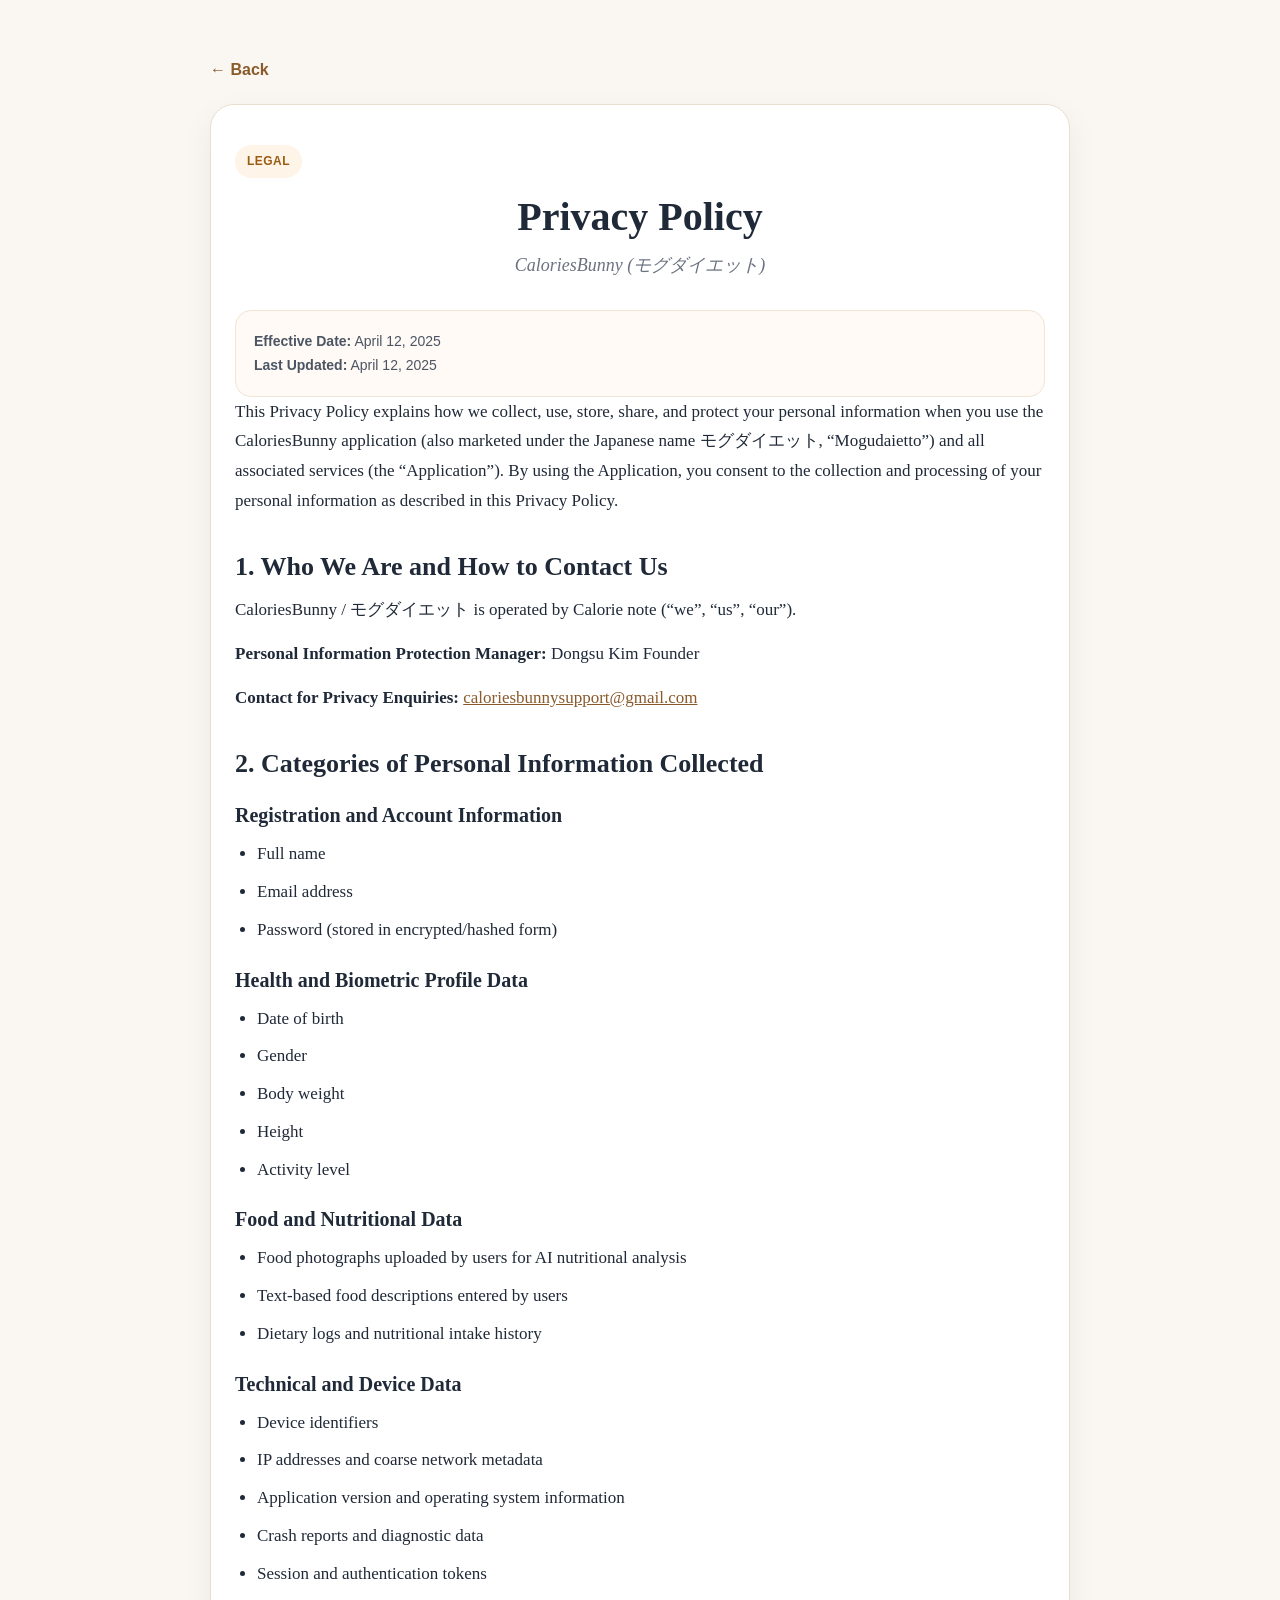
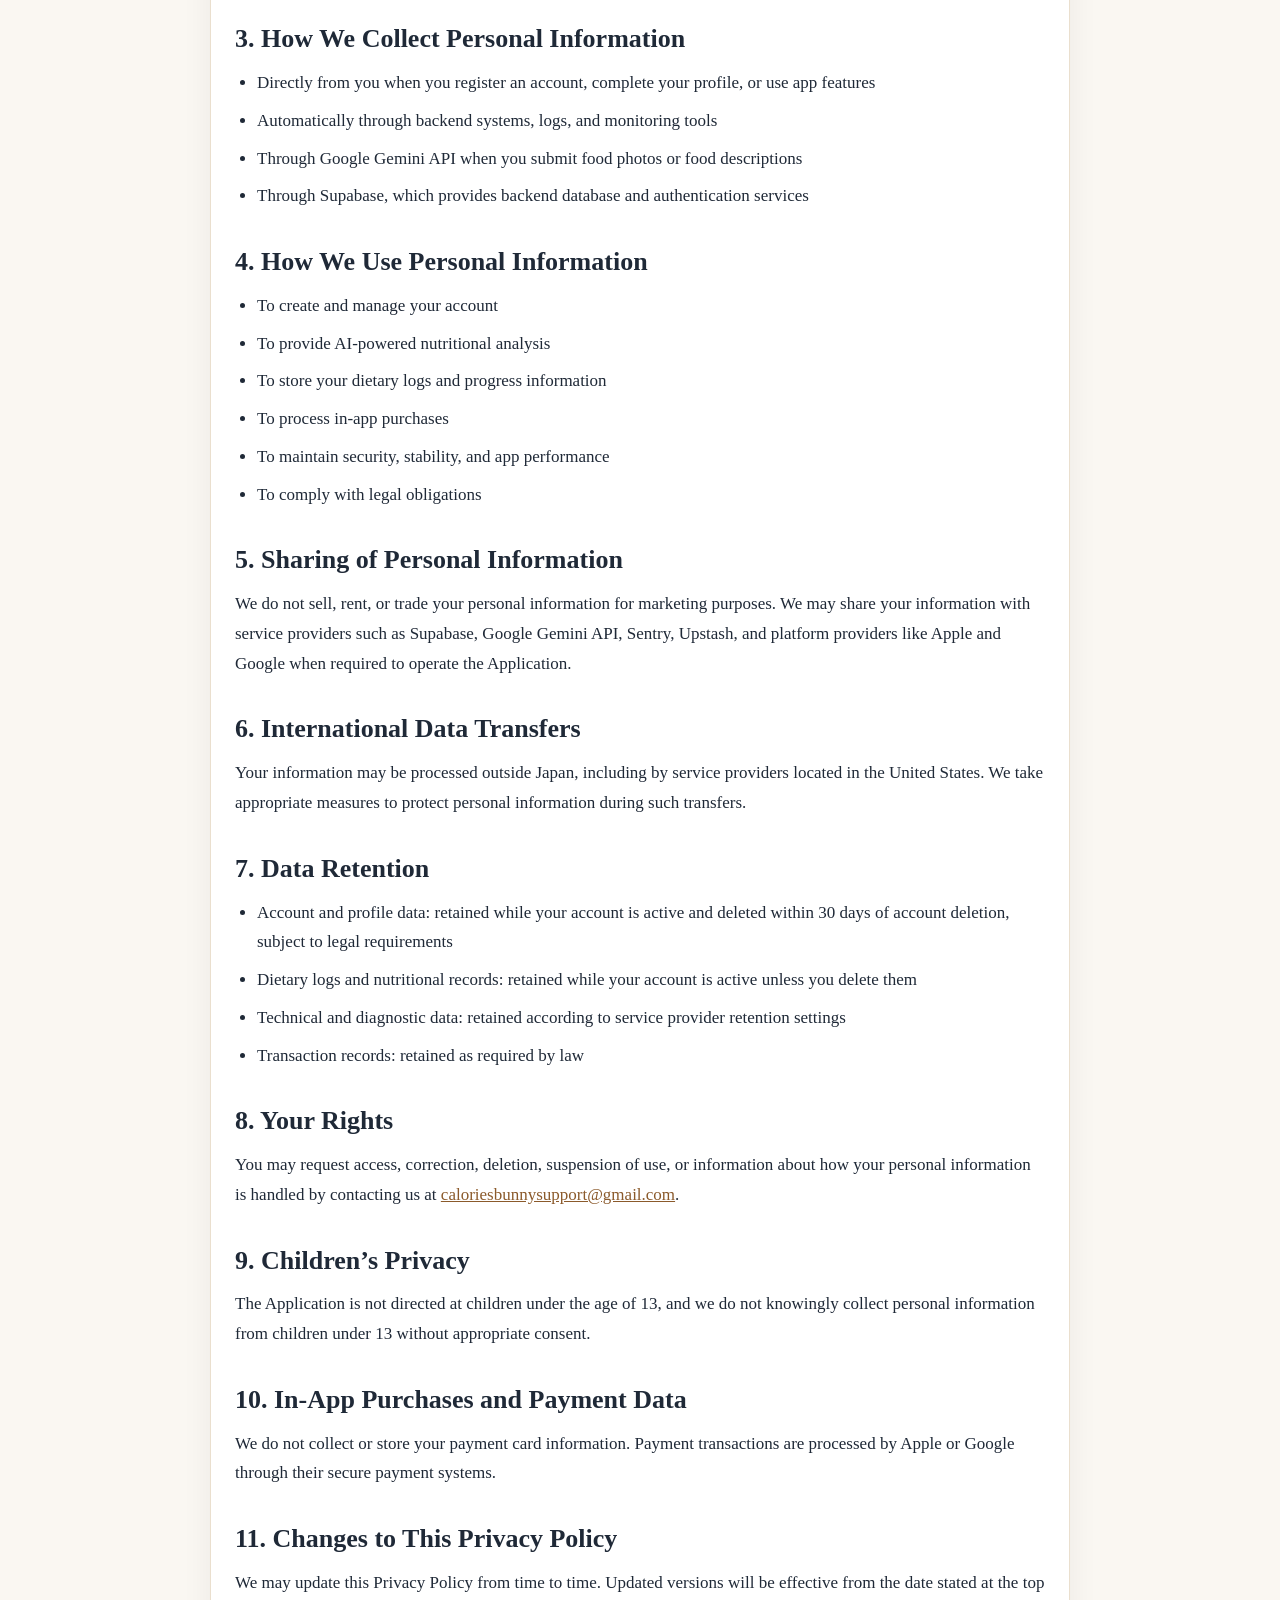
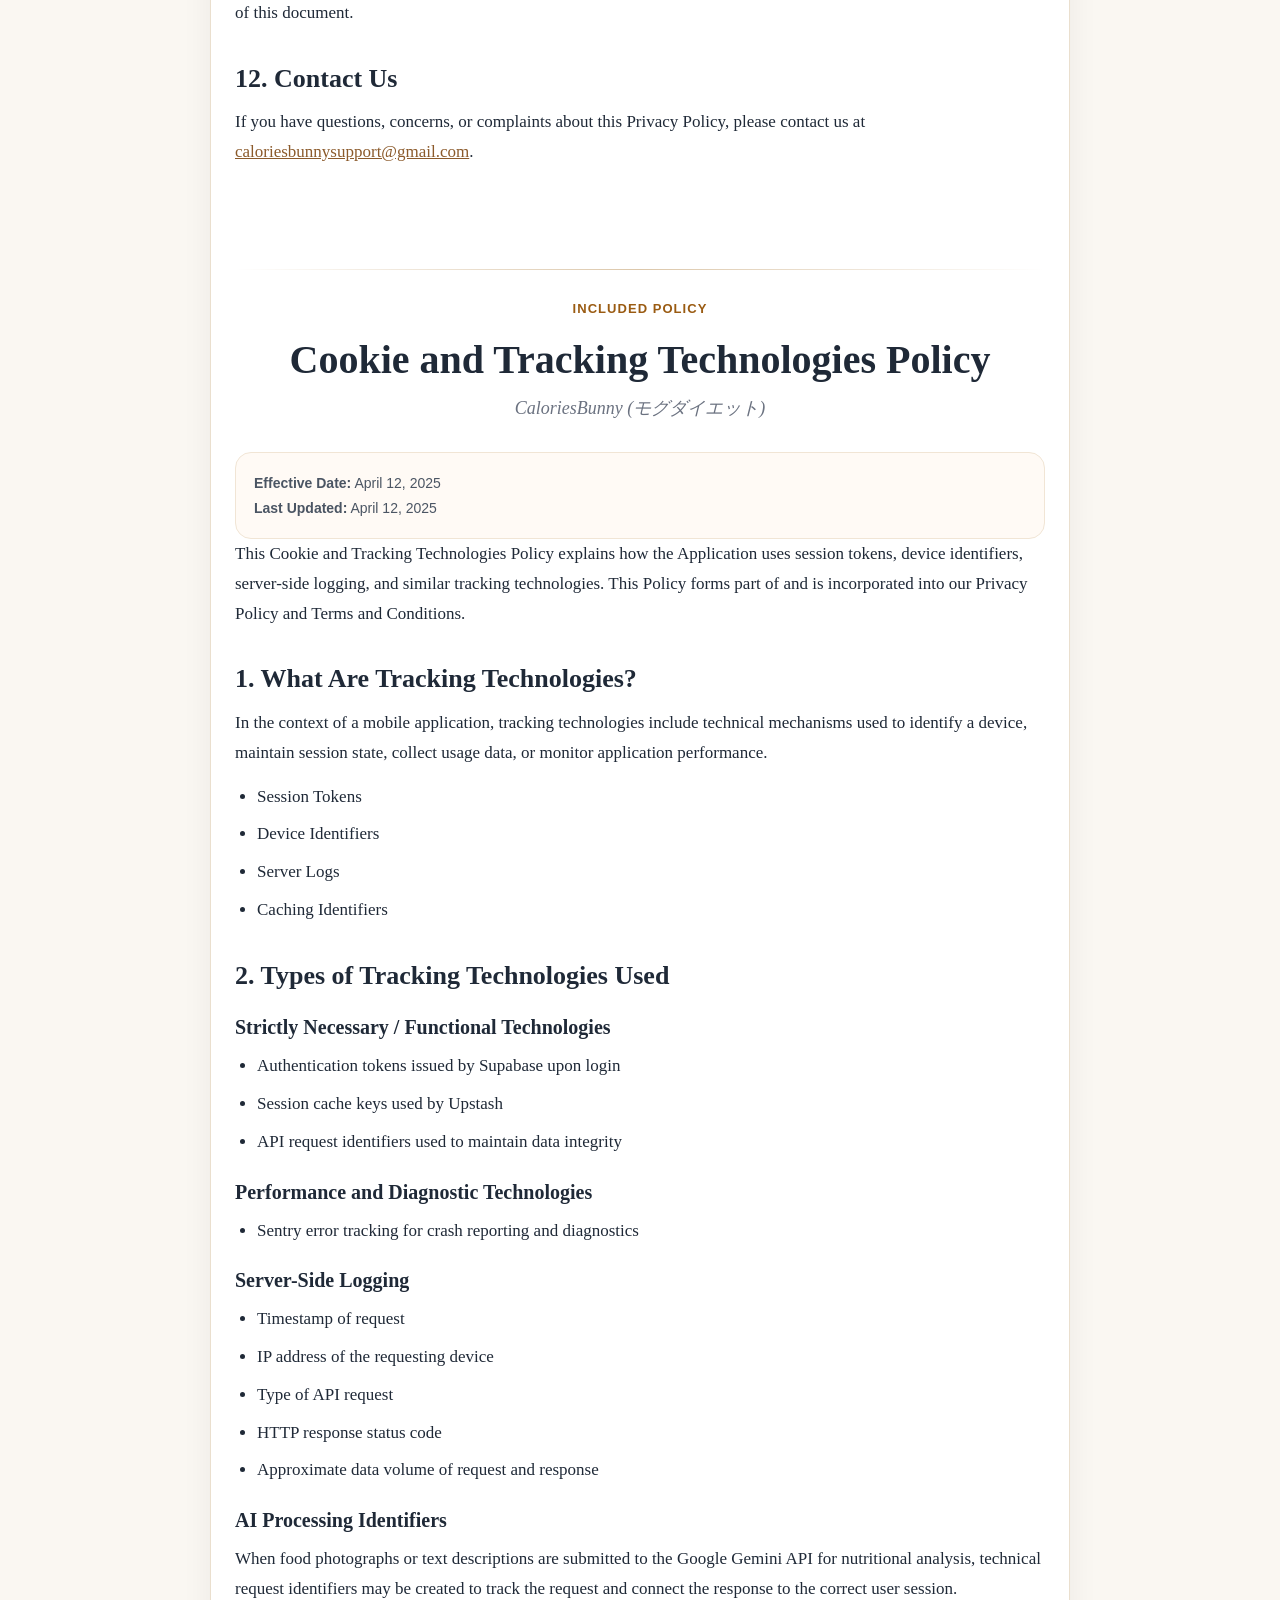
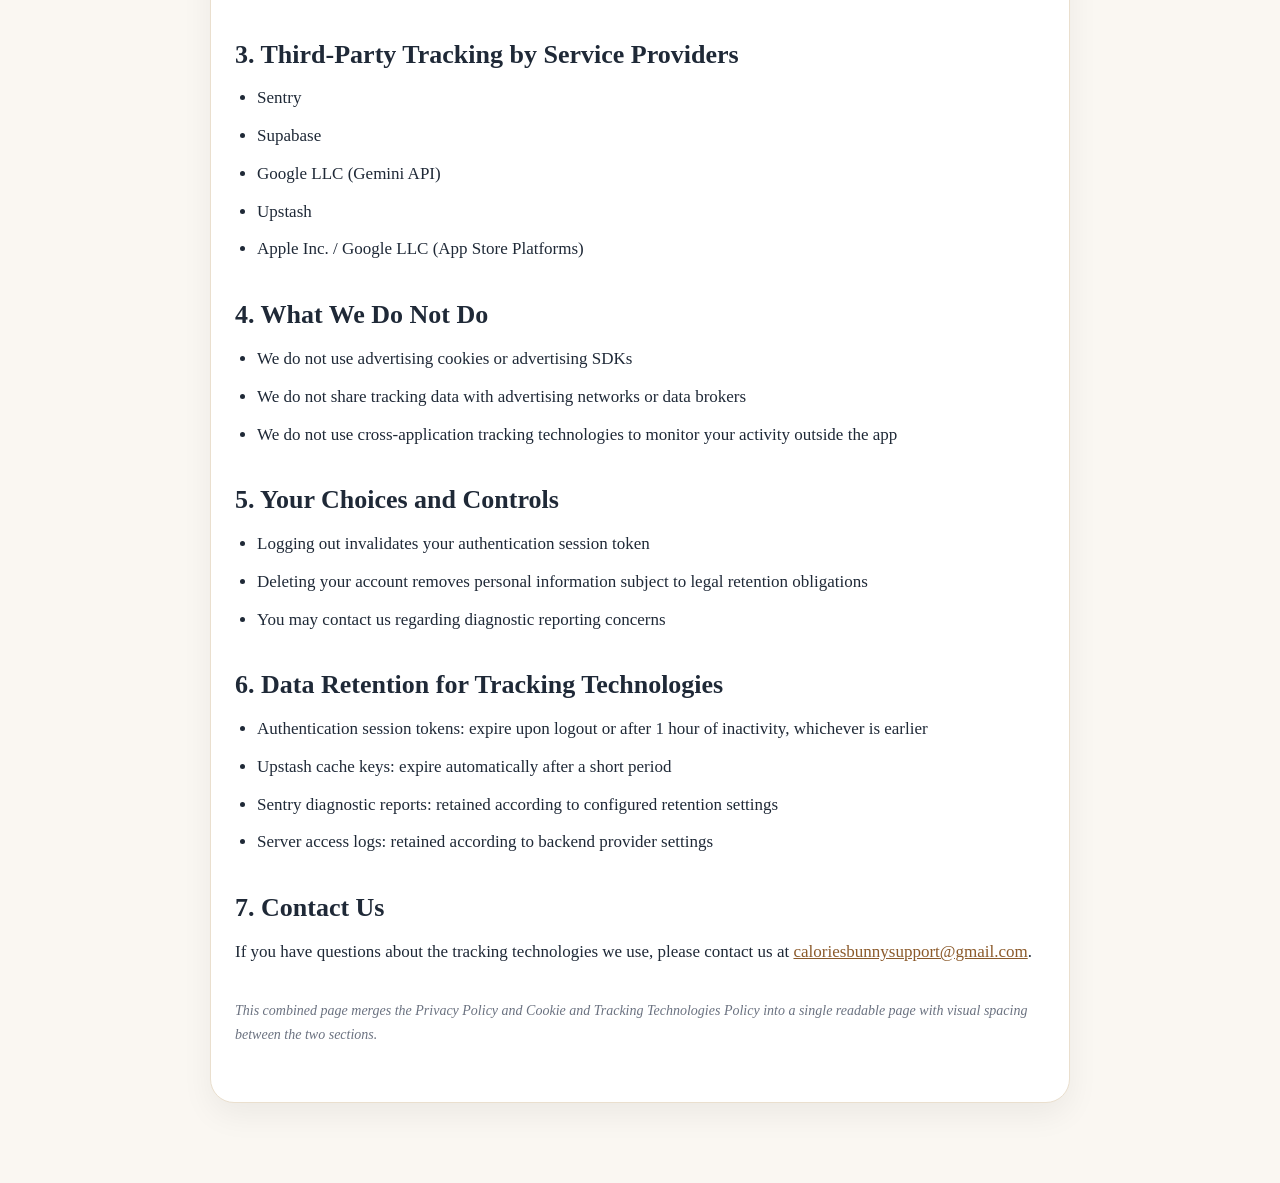
==== commit 1b1a5fbf: "Create privacy.html" ====
--- a/privacy.html
+++ b/privacy.html
@@ -1 +1,368 @@
-<html><head><meta content="text/html; charset=UTF-8" http-equiv="content-type"><style type="text/css">@import url(https://themes.googleusercontent.com/fonts/css?kit=Su9cPBdaKucZGyXzr7BkXw);.lst-kix_list_2-6>li:before{content:"\002022   "}.lst-kix_list_2-7>li:before{content:"\002022   "}ul.lst-kix_list_1-0{list-style-type:none}.lst-kix_list_2-4>li:before{content:"\002022   "}.lst-kix_list_2-5>li:before{content:"\002022   "}.lst-kix_list_2-8>li:before{content:"\002022   "}ul.lst-kix_list_2-8{list-style-type:none}ul.lst-kix_list_1-3{list-style-type:none}ul.lst-kix_list_2-2{list-style-type:none}.lst-kix_list_1-0>li:before{content:"\002022   "}ul.lst-kix_list_1-4{list-style-type:none}ul.lst-kix_list_2-3{list-style-type:none}ul.lst-kix_list_1-1{list-style-type:none}ul.lst-kix_list_2-0{list-style-type:none}ul.lst-kix_list_1-2{list-style-type:none}ul.lst-kix_list_2-1{list-style-type:none}ul.lst-kix_list_1-7{list-style-type:none}ul.lst-kix_list_2-6{list-style-type:none}.lst-kix_list_1-1>li:before{content:"\002022   "}.lst-kix_list_1-2>li:before{content:"\002022   "}ul.lst-kix_list_1-8{list-style-type:none}ul.lst-kix_list_2-7{list-style-type:none}ul.lst-kix_list_1-5{list-style-type:none}ul.lst-kix_list_2-4{list-style-type:none}ul.lst-kix_list_1-6{list-style-type:none}ul.lst-kix_list_2-5{list-style-type:none}.lst-kix_list_1-3>li:before{content:"\002022   "}.lst-kix_list_1-4>li:before{content:"\002022   "}.lst-kix_list_1-7>li:before{content:"\002022   "}.lst-kix_list_1-5>li:before{content:"\002022   "}.lst-kix_list_1-6>li:before{content:"\002022   "}li.li-bullet-0:before{margin-left:-16.4pt;white-space:nowrap;display:inline-block;min-width:16.4pt}.lst-kix_list_2-0>li:before{content:"\002022   "}.lst-kix_list_2-1>li:before{content:"\002022   "}.lst-kix_list_1-8>li:before{content:"\002022   "}.lst-kix_list_2-2>li:before{content:"\002022   "}.lst-kix_list_2-3>li:before{content:"\002022   "}ol{margin:0;padding:0}table td,table th{padding:0}.c14{color:#000000;font-weight:400;text-decoration:none;vertical-align:baseline;font-size:12pt;font-family:"Apple SD \00c0b0\00b3cc\00ace0\00b515  Neo \00c77c\00bc18\00ccb4";font-style:normal}.c16{color:#000000;font-weight:400;text-decoration:none;vertical-align:baseline;font-size:11pt;font-family:"Arial";font-style:italic}.c13{color:#000000;font-weight:700;text-decoration:none;vertical-align:baseline;font-size:18pt;font-family:"Arial";font-style:normal}.c11{color:#000000;font-weight:700;text-decoration:none;vertical-align:baseline;font-size:11pt;font-family:"Arial";font-style:normal}.c8{color:#000000;font-weight:700;text-decoration:none;vertical-align:baseline;font-size:13pt;font-family:"Arial";font-style:normal}.c3{color:#000000;font-weight:400;text-decoration:none;vertical-align:baseline;font-size:11pt;font-family:"Arimo";font-style:normal}.c5{padding-top:0pt;padding-bottom:0pt;line-height:1.0;orphans:2;widows:2;text-align:left;height:12pt}.c0{color:#000000;font-weight:400;text-decoration:none;vertical-align:baseline;font-size:11pt;font-family:"Arial";font-style:normal}.c1{color:#000000;font-weight:400;text-decoration:none;vertical-align:baseline;font-size:10pt;font-family:"Times New Roman";font-style:normal}.c4{color:#000000;font-weight:400;text-decoration:none;vertical-align:baseline;font-size:11pt;font-family:"Times New Roman";font-style:normal}.c9{color:#000000;font-weight:400;text-decoration:none;vertical-align:baseline;font-size:11pt;font-family:"Apple SD \00c0b0\00b3cc\00ace0\00b515  Neo \00c77c\00bc18\00ccb4";font-style:normal}.c2{padding-top:3pt;padding-bottom:3pt;line-height:1.0;orphans:2;widows:2;text-align:left}.c12{padding-top:0pt;padding-bottom:0pt;line-height:1.0;orphans:2;widows:2;text-align:left}.c15{background-color:#ffffff;max-width:451pt;padding:72pt 72pt 72pt 72pt}.c7{margin-left:36pt;padding-left:-1.6pt}.c6{padding:0;margin:0}.c10{height:12pt}.title{padding-top:24pt;color:#000000;font-weight:700;font-size:36pt;padding-bottom:6pt;font-family:"Times New Roman";line-height:1.0;page-break-after:avoid;orphans:2;widows:2;text-align:left}.subtitle{padding-top:18pt;color:#666666;font-size:24pt;padding-bottom:4pt;font-family:"Georgia";line-height:1.0;page-break-after:avoid;font-style:italic;orphans:2;widows:2;text-align:left}li{color:#000000;font-size:12pt;font-family:"Times New Roman"}p{margin:0;color:#000000;font-size:12pt;font-family:"Times New Roman"}h1{padding-top:24pt;color:#000000;font-weight:700;font-size:24pt;padding-bottom:6pt;font-family:"Times New Roman";line-height:1.0;page-break-after:avoid;orphans:2;widows:2;text-align:left}h2{padding-top:18pt;color:#000000;font-weight:700;font-size:18pt;padding-bottom:4pt;font-family:"Times New Roman";line-height:1.0;page-break-after:avoid;orphans:2;widows:2;text-align:left}h3{padding-top:14pt;color:#000000;font-weight:700;font-size:14pt;padding-bottom:4pt;font-family:"Times New Roman";line-height:1.0;page-break-after:avoid;orphans:2;widows:2;text-align:left}h4{padding-top:12pt;color:#000000;font-weight:700;font-size:12pt;padding-bottom:2pt;font-family:"Times New Roman";line-height:1.0;page-break-after:avoid;orphans:2;widows:2;text-align:left}h5{padding-top:11pt;color:#000000;font-weight:700;font-size:11pt;padding-bottom:2pt;font-family:"Times New Roman";line-height:1.0;page-break-after:avoid;orphans:2;widows:2;text-align:left}h6{padding-top:10pt;color:#000000;font-weight:700;font-size:10pt;padding-bottom:2pt;font-family:"Times New Roman";line-height:1.0;page-break-after:avoid;orphans:2;widows:2;text-align:left}</style></head><body class="c15 doc-content"><div><p class="c5"><span class="c14"></span></p></div><p class="c12"><span class="c13">TERMS AND CONDITIONS</span></p><p class="c12"><span class="c16">CaloriesBunny (</span><span class="c3">&#12514;&#12464;&#12480;&#12452;&#12456;&#12483;&#12488;</span><span class="c16">)</span></p><p class="c12"><span class="c11">Effective Date: April 12, 2025</span></p><p class="c12"><span class="c11">Last Updated: April 12, 2025</span></p><p class="c5"><span class="c9"></span></p><p class="c12"><span class="c11">PLEASE READ THESE TERMS AND CONDITIONS CAREFULLY BEFORE USING THE CALORIESBUNNY APPLICATION (&quot;MOGUDAIETTO&quot; / </span><span class="c3">&#12514;&#12464;&#12480;&#12452;&#12456;&#12483;&#12488;</span><span class="c11">). BY DOWNLOADING, INSTALLING, ACCESSING, OR USING THE APPLICATION, YOU ACKNOWLEDGE THAT YOU HAVE READ, UNDERSTOOD, AND AGREE TO BE BOUND BY THESE TERMS AND CONDITIONS IN THEIR ENTIRETY. IF YOU DO NOT AGREE, YOU MUST IMMEDIATELY CEASE ALL USE OF THE APPLICATION.</span></p><p class="c5"><span class="c9"></span></p><p class="c12"><span class="c8">1. INTRODUCTION AND SCOPE</span></p><p class="c12"><span class="c0">These Terms and Conditions (&quot;Terms&quot;, &quot;Agreement&quot;) constitute a legally binding agreement between you, the end user (&quot;User&quot;, &quot;you&quot;, &quot;your&quot;), and the operator of CaloriesBunny (&quot;Company&quot;, &quot;we&quot;, &quot;us&quot;, &quot;our&quot;), governing your access to and use of the CaloriesBunny mobile application, also marketed under the Japanese name </span><span class="c3">&#12514;&#12464;&#12480;&#12452;&#12456;&#12483;&#12488;</span><span class="c0">&nbsp;(&quot;Mogudaietto&quot;), including all associated content, features, functionality, artificial intelligence tools, nutritional analysis services, and any related services (collectively, the &quot;Application&quot; or &quot;Service&quot;).</span></p><p class="c12"><span class="c0">These Terms apply to all users of the Application, including users who register an account, users who access the Application without registration (where permitted), and users who access the Application through any platform including but not limited to the Apple App Store and Google Play Store. These Terms are supplemented by our Privacy Policy, Cookie Policy, and any other policies or guidelines published by us, all of which are incorporated herein by reference.</span></p><p class="c5"><span class="c9"></span></p><p class="c12"><span class="c8">2. DEFINITIONS</span></p><p class="c12"><span class="c0">For the purposes of these Terms, the following definitions shall apply:</span></p><ul class="c6 lst-kix_list_2-0 start"><li class="c2 c7 li-bullet-0"><span class="c0">&quot;Application&quot; means the CaloriesBunny / </span><span class="c3">&#12514;&#12464;&#12480;&#12452;&#12456;&#12483;&#12488;</span><span class="c0">&nbsp;mobile software application and all associated services, tools, and content.</span></li><li class="c2 c7 li-bullet-0"><span class="c0">&quot;User Content&quot; means any data, information, photographs, text, or other materials submitted by you through the Application, including but not limited to food photographs, dietary logs, health metrics, and profile information.</span></li><li class="c2 c7 li-bullet-0"><span class="c0">&quot;AI Analysis&quot; means the artificial intelligence-powered nutritional analysis features of the Application, including photo-based and text-based food recognition and nutritional estimation services.</span></li><li class="c2 c7 li-bullet-0"><span class="c0">&quot;Personal Information&quot; means any information that identifies or can reasonably identify you as an individual, including health-related data as defined under the Act on the Protection of Personal Information (</span><span class="c3">&#20491;&#20154;&#24773;&#22577;&#12398;&#20445;&#35703;&#12395;&#38306;&#12377;&#12427;&#27861;&#24459;</span><span class="c0">, &quot;APPI&quot;).</span></li><li class="c2 c7 li-bullet-0"><span class="c0">&quot;Subscription&quot; means any paid access tier or in-app purchase that grants access to premium features of the Application.</span></li><li class="c2 c7 li-bullet-0"><span class="c0">&quot;Third-Party Services&quot; means external platforms, APIs, and service providers integrated with the Application, including Sentry, Supabase, Google Gemini API, and Upstash.</span></li></ul><p class="c2 c10"><span class="c1"></span></p><p class="c2"><span class="c8">3. ELIGIBILITY AND ACCOUNT REGISTRATION</span></p><p class="c2"><span class="c0">The Application is intended for users who are at least 13 years of age. If you are under the age of 18, you represent that your parent or legal guardian has reviewed and agreed to these Terms on your behalf. By using the Application, you represent and warrant that you meet the applicable age requirements and have full legal capacity to enter into this Agreement.</span></p><p class="c2"><span class="c0">To access certain features of the Application, you must register an account. You agree to provide accurate, current, and complete information during registration and to keep your account information updated at all times. You are solely responsible for maintaining the confidentiality of your account credentials and for all activities that occur under your account. You must notify us immediately of any unauthorized use of your account or any breach of security.</span></p><p class="c2"><span class="c0">We reserve the right to suspend or terminate your account at any time if we have reason to believe that the information provided is inaccurate, false, or incomplete, or if you have breached any provision of these Terms.</span></p><p class="c2 c10"><span class="c1"></span></p><p class="c2"><span class="c8">4. DESCRIPTION OF SERVICES</span></p><p class="c2"><span class="c0">The Application provides the following core services:</span></p><ul class="c6 lst-kix_list_2-0"><li class="c2 c7 li-bullet-0"><span class="c0">Photo-Based Nutritional Analysis: Users may upload photographs of food items, which are processed by our AI system powered by the Google Gemini API to estimate and display nutritional information, including but not limited to caloric content, macronutrient composition, and micronutrient data.</span></li><li class="c2 c7 li-bullet-0"><span class="c0">Text-Based Nutritional Analysis: Users may describe food items in text form, which the AI system processes to calculate and present corresponding nutritional information.</span></li><li class="c2 c7 li-bullet-0"><span class="c0">Health Profile Management: Users may create and maintain a personal health profile including biographical data such as date of birth, weight, height, gender, and activity level.</span></li><li class="c2 c7 li-bullet-0"><span class="c0">Progress Tracking: The Application enables users to log dietary intake and track nutritional goals over time.</span></li><li class="c2 c7 li-bullet-0"><span class="c0">In-App Purchases: Certain premium features are available through in-app purchase mechanisms subject to the terms of the applicable platform (Apple App Store or Google Play Store).</span></li></ul><p class="c2"><span class="c0">We reserve the right to modify, suspend, or discontinue any feature or aspect of the Service at any time, with or without notice, at our sole discretion.</span></p><p class="c2 c10"><span class="c1"></span></p><p class="c2"><span class="c8">5. AI-GENERATED NUTRITIONAL INFORMATION &mdash; DISCLAIMER AND LIMITATIONS</span></p><p class="c2"><span class="c0">THE AI ANALYSIS PROVIDED BY THE APPLICATION IS GENERATED BY AUTOMATED ARTIFICIAL INTELLIGENCE SYSTEMS AND IS INTENDED FOR GENERAL INFORMATIONAL AND WELLNESS PURPOSES ONLY. IT DOES NOT CONSTITUTE MEDICAL ADVICE, CLINICAL NUTRITIONAL COUNSELING, DIETARY THERAPY, OR ANY FORM OF PROFESSIONAL HEALTHCARE GUIDANCE.</span></p><p class="c2"><span class="c0">You expressly acknowledge and agree that:</span></p><ul class="c6 lst-kix_list_2-0"><li class="c2 c7 li-bullet-0"><span class="c0">Nutritional estimates generated by the Application are approximations based on AI pattern recognition and publicly available nutritional databases. Actual nutritional values of food items may differ materially from AI-generated estimates.</span></li><li class="c2 c7 li-bullet-0"><span class="c0">The Application is not designed to diagnose, treat, cure, or prevent any disease, medical condition, eating disorder, or nutritional deficiency.</span></li><li class="c2 c7 li-bullet-0"><span class="c0">Before making any significant changes to your diet, nutritional intake, or lifestyle based on information provided by the Application, you should consult a qualified medical practitioner, registered dietitian, or licensed healthcare professional.</span></li><li class="c2 c7 li-bullet-0"><span class="c0">We make no representation or warranty regarding the accuracy, completeness, reliability, or fitness for any particular purpose of any AI-generated nutritional information.</span></li><li class="c2 c7 li-bullet-0"><span class="c0">Users with diagnosed medical conditions, eating disorders, food allergies, or specific dietary requirements must exercise particular caution and should not rely solely on the Application for dietary management.</span></li></ul><p class="c2 c10"><span class="c1"></span></p><p class="c2"><span class="c8">6. USER CONTENT AND LICENSE GRANT</span></p><p class="c2"><span class="c0">By submitting User Content to the Application, including food photographs, dietary logs, and profile information, you represent and warrant that: (i) you own all rights in and to such User Content or have all necessary licenses, rights, consents, and permissions to submit such content; (ii) your User Content does not infringe upon the intellectual property rights, privacy rights, or any other rights of any third party; and (iii) your User Content does not contain any material that is unlawful, defamatory, obscene, or otherwise objectionable.</span></p><p class="c2"><span class="c0">By submitting User Content, you grant us a non-exclusive, worldwide, royalty-free, sublicensable, and transferable license to use, store, process, analyze, and reproduce such User Content solely for the purposes of providing and improving the Service. This license does not extend to the commercial exploitation of your personally identifiable health data in ways beyond those described in our Privacy Policy.</span></p><p class="c2"><span class="c0">We do not claim ownership of your User Content. You retain all ownership rights in your User Content, subject to the license granted herein.</span></p><p class="c2 c10"><span class="c1"></span></p><p class="c2"><span class="c8">7. HEALTH DATA &mdash; SPECIAL CATEGORY INFORMATION</span></p><p class="c2"><span class="c0">The Application collects and processes health-related information, including body weight, height, activity level, date of birth, gender, and food consumption data (&quot;Health Data&quot;). Under the Act on the Protection of Personal Information (APPI) and applicable guidelines issued by the Personal Information Protection Commission (</span><span class="c3">&#20491;&#20154;&#24773;&#22577;&#20445;&#35703;&#22996;&#21729;&#20250;</span><span class="c0">, &quot;PPC&quot;), certain Health Data may constitute sensitive personal information requiring heightened protection.</span></p><p class="c2"><span class="c0">You expressly consent to our collection, storage, and processing of your Health Data for the purpose of providing the Service as described in these Terms and our Privacy Policy. You may withdraw this consent at any time by deleting your account, subject to our data retention obligations under applicable law.</span></p><p class="c2"><span class="c0">We implement technical and organizational security measures appropriate to the sensitivity of Health Data in compliance with our obligations under APPI and the associated security management guidelines (</span><span class="c3">&#23433;&#20840;&#31649;&#29702;&#25514;&#32622;</span><span class="c0">) issued by the PPC. However, no data transmission or storage system can be guaranteed to be completely secure, and you acknowledge this inherent risk.</span></p><p class="c2 c10"><span class="c1"></span></p><p class="c2"><span class="c8">8. THIRD-PARTY SERVICES AND INTEGRATIONS</span></p><p class="c2"><span class="c0">The Application integrates with the following Third-Party Services to deliver its functionality:</span></p><ul class="c6 lst-kix_list_2-0"><li class="c2 c7 li-bullet-0"><span class="c0">Sentry (Functional Software, Inc.): Error monitoring and crash reporting. Sentry may collect device identifiers, IP addresses, coarse technical metadata, and diagnostic information to enable error tracking and service stability. Sentry&#39;s use of data is governed by Sentry&#39;s own Privacy Policy.</span></li><li class="c2 c7 li-bullet-0"><span class="c0">Supabase (Supabase, Inc.): Backend database and authentication infrastructure. Your account data and health records are stored on Supabase infrastructure.</span></li><li class="c2 c7 li-bullet-0"><span class="c0">Google Gemini API (Google LLC): AI-powered nutritional analysis. Food photograph and text data submitted for analysis is processed by Google&#39;s Gemini AI infrastructure, subject to Google&#39;s API Terms of Service and applicable data processing agreements.</span></li><li class="c2 c7 li-bullet-0"><span class="c0">Upstash: Redis-compatible in-memory data store used for caching and session management.</span></li></ul><p class="c2"><span class="c0">We are not responsible for the data practices, security measures, or terms of any Third-Party Service. Your use of Third-Party Services integrated into the Application is subject to their respective terms and policies. We encourage you to review the privacy policies of all Third-Party Services before using the Application.</span></p><p class="c2 c10"><span class="c1"></span></p><p class="c2"><span class="c8">9. IN-APP PURCHASES AND PAYMENT TERMS</span></p><p class="c2"><span class="c0">The Application offers optional in-app purchases that unlock premium features (&quot;Premium Features&quot;). All in-app purchases are processed through the applicable platform provider &mdash; Apple App Store or Google Play Store &mdash; and are subject to their respective payment terms and refund policies.</span></p><p class="c2"><span class="c0">By making an in-app purchase, you authorize the relevant platform to charge your designated payment method. All prices displayed are inclusive of applicable consumption tax (</span><span class="c3">&#28040;&#36027;&#31246;</span><span class="c0">) at the prevailing rate. We are not responsible for any currency conversion charges, bank fees, or taxes imposed by your financial institution.</span></p><p class="c2"><span class="c0">Subscription-based Premium Features, if offered, will automatically renew unless cancelled at least 24 hours before the end of the current subscription period. You must manage and cancel subscriptions through your platform account settings (Apple ID or Google Account). We are unable to process refunds for in-app purchases, except as required by applicable law including the Act on Specified Commercial Transactions (</span><span class="c3">&#29305;&#23450;&#21830;&#21462;&#24341;&#27861;</span><span class="c0">, &quot;ASCT&quot;) and applicable consumer protection regulations under Japanese law.</span></p><p class="c2"><span class="c0">We reserve the right to modify, discontinue, or alter pricing for Premium Features at any time. Changes to subscription pricing will be notified in advance in accordance with applicable law.</span></p><p class="c2 c10"><span class="c1"></span></p><p class="c2"><span class="c8">10. INTELLECTUAL PROPERTY RIGHTS</span></p><p class="c2"><span class="c0">The Application, including all content, software, algorithms, user interface design, graphics, text, photographs, trademarks, service marks, trade names, and other materials contained therein (collectively, &quot;Our Content&quot;), is owned by or licensed to us and is protected by applicable intellectual property laws, including the Copyright Act (</span><span class="c3">&#33879;&#20316;&#27177;&#27861;</span><span class="c0">) of Japan, trademark law, and other applicable laws.</span></p><p class="c2"><span class="c0">Subject to your compliance with these Terms, we grant you a limited, non-exclusive, non-transferable, non-sublicensable, revocable license to access and use the Application on your personal mobile device solely for your personal, non-commercial use. This license does not include any right to: (i) reproduce, distribute, or publicly display any portion of Our Content; (ii) modify, translate, adapt, or create derivative works from Our Content; (iii) reverse engineer, decompile, or disassemble any portion of the Application; (iv) rent, lease, or lend access to the Application; or (v) use any data mining, scraping, or similar automated data extraction tools on the Application.</span></p><p class="c2"><span class="c0">Any unauthorized use of Our Content or the Application terminates the license granted herein and may constitute an infringement of our intellectual property rights.</span></p><p class="c2 c10"><span class="c1"></span></p><p class="c2"><span class="c8">11. PROHIBITED CONDUCT</span></p><p class="c2"><span class="c0">You agree that you will not, directly or indirectly:</span></p><ul class="c6 lst-kix_list_2-0"><li class="c2 c7 li-bullet-0"><span class="c0">Use the Application for any unlawful purpose or in violation of any applicable law or regulation, including Japanese law and the laws of your country of residence.</span></li><li class="c2 c7 li-bullet-0"><span class="c0">Upload, transmit, or distribute any User Content that is false, misleading, defamatory, obscene, harmful, or that infringes the rights of any third party.</span></li><li class="c2 c7 li-bullet-0"><span class="c0">Attempt to gain unauthorized access to any portion of the Application, any other accounts, computer systems, or networks connected to the Application.</span></li><li class="c2 c7 li-bullet-0"><span class="c0">Introduce any virus, trojan horse, worm, malware, ransomware, or other malicious code into the Application or related systems.</span></li><li class="c2 c7 li-bullet-0"><span class="c0">Use the Application to process or store data on behalf of any third party without their consent.</span></li><li class="c2 c7 li-bullet-0"><span class="c0">Circumvent, disable, or otherwise interfere with security-related features of the Application.</span></li><li class="c2 c7 li-bullet-0"><span class="c0">Use the Application to collect or harvest Personal Information of other users.</span></li><li class="c2 c7 li-bullet-0"><span class="c0">Engage in any activity that places an unreasonable load on the Application&#39;s infrastructure.</span></li><li class="c2 c7 li-bullet-0"><span class="c0">Misrepresent your identity or impersonate any person or entity.</span></li><li class="c2 c7 li-bullet-0"><span class="c0">Use the Application in any manner that could damage, disable, overburden, or impair the Service.</span></li></ul><p class="c2"><span class="c0">Violation of these prohibitions may result in immediate termination of your account, legal action, or both.</span></p><p class="c2 c10"><span class="c1"></span></p><p class="c2"><span class="c8">12. PRIVACY AND DATA PROTECTION</span></p><p class="c2"><span class="c0">Your use of the Application is subject to our Privacy Policy, which is incorporated into these Terms by reference and forms an integral part of this Agreement. Our Privacy Policy explains in detail how we collect, use, store, transfer, and protect your Personal Information and Health Data in compliance with the Act on the Protection of Personal Information (APPI), the guidelines of the Personal Information Protection Commission, and other applicable Japanese laws and regulations.</span></p><p class="c2"><span class="c0">By using the Application, you acknowledge that you have read and understood our Privacy Policy and consent to the collection and processing of your personal data as described therein. If you do not consent to the collection and processing of your data as described in the Privacy Policy, you must immediately discontinue use of the Application.</span></p><p class="c2 c10"><span class="c1"></span></p><p class="c2"><span class="c8">13. COOKIES AND TRACKING TECHNOLOGIES</span></p><p class="c2"><span class="c0">The Application and its associated web services may use cookies, device identifiers, session tokens, and similar tracking technologies to maintain session state, improve Application performance, conduct analytics, and monitor error conditions. Our Cookie Policy sets out the categories of cookies and tracking technologies used, their purpose, and your options for managing them.</span></p><p class="c2"><span class="c0">Crash reporting and diagnostic data collected through Sentry may include device identifiers, IP addresses, and technical metadata. Such data is used exclusively for the purpose of maintaining service stability and is handled in accordance with our Privacy Policy.</span></p><p class="c2 c10"><span class="c1"></span></p><p class="c2"><span class="c8">14. MODIFICATIONS TO THE APPLICATION AND TERMS</span></p><p class="c2"><span class="c0">We reserve the right to modify, update, enhance, or discontinue the Application or any part thereof at any time, at our sole discretion. We may introduce new features, remove existing features, or change the operation of the Application without prior notice, except where prior notice is required by applicable law.</span></p><p class="c2"><span class="c0">We reserve the right to amend these Terms at any time. When we make material changes to these Terms, we will notify you through the Application, by email to the address associated with your account, or by any other means we deem appropriate. The updated Terms will be effective from the date stated in the notification. Your continued use of the Application following notification of amended Terms constitutes your acceptance of the revised Terms. If you do not accept the amended Terms, you must immediately cease use of the Application and delete your account.</span></p><p class="c2 c10"><span class="c1"></span></p><p class="c2"><span class="c8">15. DISCLAIMERS OF WARRANTY</span></p><p class="c2"><span class="c0">TO THE FULLEST EXTENT PERMITTED BY APPLICABLE LAW, THE APPLICATION AND ALL SERVICES, CONTENT, AND FEATURES ARE PROVIDED ON AN &quot;AS IS&quot; AND &quot;AS AVAILABLE&quot; BASIS WITHOUT ANY WARRANTIES OF ANY KIND, EXPRESS OR IMPLIED. WE EXPRESSLY DISCLAIM ALL WARRANTIES, INCLUDING BUT NOT LIMITED TO WARRANTIES OF MERCHANTABILITY, FITNESS FOR A PARTICULAR PURPOSE, ACCURACY, COMPLETENESS, NON-INFRINGEMENT, AND ANY WARRANTIES ARISING FROM COURSE OF DEALING OR USAGE OF TRADE.</span></p><p class="c2"><span class="c0">WE DO NOT WARRANT THAT: (I) THE APPLICATION WILL MEET YOUR REQUIREMENTS; (II) THE APPLICATION WILL BE UNINTERRUPTED, TIMELY, SECURE, OR ERROR-FREE; (III) THE RESULTS OBTAINED FROM USE OF THE APPLICATION, INCLUDING AI-GENERATED NUTRITIONAL ANALYSIS, WILL BE ACCURATE, RELIABLE, OR COMPLETE; OR (IV) ANY ERRORS IN THE APPLICATION WILL BE CORRECTED.</span></p><p class="c2"><span class="c0">Nothing in these Terms affects any rights that you have as a consumer under mandatory provisions of Japanese consumer protection law, including the Consumer Contract Act (</span><span class="c3">&#28040;&#36027;&#32773;&#22865;&#32004;&#27861;</span><span class="c0">).</span></p><p class="c2 c10"><span class="c1"></span></p><p class="c2"><span class="c8">16. LIMITATION OF LIABILITY</span></p><p class="c2"><span class="c0">TO THE FULLEST EXTENT PERMITTED BY APPLICABLE LAW, IN NO EVENT SHALL WE, OUR OFFICERS, DIRECTORS, EMPLOYEES, AGENTS, LICENSORS, OR SERVICE PROVIDERS BE LIABLE TO YOU FOR ANY INDIRECT, INCIDENTAL, SPECIAL, CONSEQUENTIAL, PUNITIVE, OR EXEMPLARY DAMAGES, INCLUDING BUT NOT LIMITED TO LOSS OF PROFITS, LOSS OF DATA, LOSS OF GOODWILL, PERSONAL INJURY, OR PROPERTY DAMAGE, ARISING OUT OF OR IN CONNECTION WITH YOUR USE OF OR INABILITY TO USE THE APPLICATION OR THE SERVICES, EVEN IF WE HAVE BEEN ADVISED OF THE POSSIBILITY OF SUCH DAMAGES.</span></p><p class="c2"><span class="c0">IN JURISDICTIONS THAT DO NOT ALLOW THE EXCLUSION OR LIMITATION OF INCIDENTAL OR CONSEQUENTIAL DAMAGES, OUR LIABILITY SHALL BE LIMITED TO THE MINIMUM EXTENT PERMITTED BY APPLICABLE LAW. WHERE LIABILITY CANNOT BE EXCLUDED, OUR AGGREGATE LIABILITY TO YOU FOR ALL CLAIMS ARISING UNDER OR IN CONNECTION WITH THESE TERMS OR YOUR USE OF THE APPLICATION SHALL NOT EXCEED THE GREATER OF: (I) THE TOTAL AMOUNT PAID BY YOU TO US IN THE TWELVE (12) MONTHS IMMEDIATELY PRECEDING THE EVENT GIVING RISE TO LIABILITY; OR (II) JPY 10,000 (TEN THOUSAND JAPANESE YEN).</span></p><p class="c2"><span class="c0">Nothing in these Terms limits liability for death or personal injury caused by our negligence, fraudulent misrepresentation, or any other liability that cannot be excluded or limited under applicable mandatory law.</span></p><p class="c2 c10"><span class="c1"></span></p><p class="c2"><span class="c8">17. INDEMNIFICATION</span></p><p class="c2"><span class="c0">To the fullest extent permitted by applicable law, you agree to indemnify, defend, and hold harmless us and our officers, directors, employees, agents, licensors, service providers, and affiliates from and against any and all claims, liabilities, damages, judgments, awards, losses, costs, expenses, and fees (including reasonable legal fees) arising out of or relating to: (i) your violation of these Terms; (ii) your use of the Application in a manner not authorized by these Terms; (iii) your User Content; (iv) your violation of any third-party rights, including intellectual property rights and privacy rights; or (v) any claim that your User Content caused damage to a third party.</span></p><p class="c2 c10"><span class="c1"></span></p><p class="c2"><span class="c8">18. TERMINATION</span></p><p class="c2"><span class="c0">These Terms are effective until terminated. We may, in our sole discretion, suspend or terminate your account and access to the Application at any time, with or without notice, for any reason, including if we reasonably believe that you have violated these Terms or applicable law. You may terminate these Terms at any time by deleting your account through the Application settings and ceasing all use of the Application.</span></p><p class="c2"><span class="c0">Upon termination for any reason: (i) your license to use the Application immediately terminates; (ii) you must cease all use of the Application and delete it from your devices; (iii) any outstanding payment obligations survive termination; and (iv) the provisions of these Terms that by their nature should survive termination shall survive, including but not limited to Sections 5, 7, 10, 15, 16, 17, 19, 20, and 24.</span></p><p class="c2"><span class="c0">Following account termination, we will handle your personal data in accordance with our Privacy Policy and applicable law, including our data retention obligations under APPI.</span></p><p class="c2 c10"><span class="c1"></span></p><p class="c2"><span class="c8">19. GOVERNING LAW</span></p><p class="c2"><span class="c0">These Terms shall be governed by and construed in accordance with the laws of Japan, without regard to any conflict of law principles that would require the application of the laws of any other jurisdiction. The United Nations Convention on Contracts for the International Sale of Goods (CISG) is expressly excluded.</span></p><p class="c2"><span class="c0">This choice of law does not, however, deprive you of any mandatory protections afforded to you as a consumer under the laws of your country of habitual residence, to the extent such mandatory protections cannot be waived by contract under applicable law.</span></p><p class="c2 c10"><span class="c1"></span></p><p class="c2"><span class="c8">20. DISPUTE RESOLUTION AND JURISDICTION</span></p><p class="c2"><span class="c0">In the event of any dispute, claim, or controversy arising out of or relating to these Terms, the Application, or the Services (&quot;Dispute&quot;), the parties shall first attempt to resolve the Dispute through good-faith negotiation. You agree to provide us with written notice of any Dispute before commencing any formal proceedings, and we will endeavor to resolve the matter informally within thirty (30) days of receipt of such notice.</span></p><p class="c2"><span class="c0">If the Dispute cannot be resolved through negotiation, both parties agree to submit to the exclusive jurisdiction of the Tokyo District Court (</span><span class="c3">&#26481;&#20140;&#22320;&#26041;&#35009;&#21028;&#25152;</span><span class="c0">) as the court of first instance for all disputes that cannot be resolved informally, subject to any mandatory jurisdiction provisions under applicable Japanese law including the Civil Procedure Act (</span><span class="c3">&#27665;&#20107;&#35380;&#35359;&#27861;</span><span class="c0">).</span></p><p class="c2"><span class="c0">Notwithstanding the foregoing, we reserve the right to seek injunctive or other equitable relief in any court of competent jurisdiction to prevent actual or threatened infringement of our intellectual property rights.</span></p><p class="c2 c10"><span class="c1"></span></p><p class="c2"><span class="c8">21. CONSUMER PROTECTION COMPLIANCE</span></p><p class="c2"><span class="c0">In accordance with the Act on Specified Commercial Transactions (</span><span class="c3">&#29305;&#23450;&#21830;&#21462;&#24341;&#27861;</span><span class="c0">), the following information is disclosed to users of the Application making purchases:</span></p><ul class="c6 lst-kix_list_2-0"><li class="c2 c7 li-bullet-0"><span class="c0">Service: CaloriesBunny / </span><span class="c3">&#12514;&#12464;&#12480;&#12452;&#12456;&#12483;&#12488;</span><span class="c0">&nbsp;mobile application and associated premium features.</span></li><li class="c2 c7 li-bullet-0"><span class="c0">Payment Method: In-app purchase through Apple App Store or Google Play Store.</span></li><li class="c2 c7 li-bullet-0"><span class="c0">Delivery: Digital delivery upon successful completion of in-app purchase transaction.</span></li><li class="c2 c7 li-bullet-0"><span class="c0">Cancellation and Refunds: Governed by the refund policies of the applicable platform provider. Users experiencing billing issues should contact their platform provider directly.</span></li></ul><p class="c2"><span class="c0">We comply with the Consumer Contract Act (</span><span class="c3">&#28040;&#36027;&#32773;&#22865;&#32004;&#27861;</span><span class="c0">) of Japan. Any provision of these Terms that would be deemed unenforceable or invalid under mandatory consumer protection law shall be modified to the minimum extent necessary to render it enforceable, without affecting the remaining provisions.</span></p><p class="c2 c10"><span class="c1"></span></p><p class="c2"><span class="c8">22. MINORS AND CHILD PROTECTION</span></p><p class="c2"><span class="c0">We are committed to protecting the privacy and safety of minors. The Application is not directed at children under the age of 13. If we become aware that we have collected personal information from a child under 13 without verifiable parental consent, we will take steps to delete such information promptly in accordance with applicable law.</span></p><p class="c2"><span class="c0">Users between the ages of 13 and 18 may use the Application only with the knowledge, supervision, and consent of a parent or legal guardian. By registering on behalf of or permitting a minor to use the Application, the parent or legal guardian accepts responsibility for compliance with these Terms and accepts liability for any activities conducted through the minor&#39;s account.</span></p><p class="c2 c10"><span class="c1"></span></p><p class="c2"><span class="c8">23. FORCE MAJEURE</span></p><p class="c2"><span class="c0">We shall not be liable for any delay or failure to perform our obligations under these Terms to the extent such delay or failure results from causes beyond our reasonable control, including but not limited to acts of God, natural disasters, pandemic or epidemic events, acts of war or terrorism, civil unrest, government actions or regulations, power failures, internet service provider failures, cyberattacks, denial of service attacks, or any other events beyond our reasonable control (&quot;Force Majeure Event&quot;).</span></p><p class="c2"><span class="c0">We will use reasonable efforts to notify you of any Force Majeure Event affecting our ability to provide the Services and to resume normal operations as soon as reasonably practicable following the cessation of the Force Majeure Event.</span></p><p class="c2 c10"><span class="c1"></span></p><p class="c2"><span class="c8">24. SEVERABILITY AND ENTIRE AGREEMENT</span></p><p class="c2"><span class="c0">If any provision of these Terms is found by a court of competent jurisdiction to be invalid, illegal, or unenforceable, that provision shall be modified to the minimum extent necessary to make it valid and enforceable, or, if such modification is not possible, severed from these Terms, and the remaining provisions shall continue in full force and effect.</span></p><p class="c2"><span class="c0">These Terms, together with our Privacy Policy and Cookie Policy, constitute the entire agreement between you and us with respect to the Application and the Services, and supersede all prior and contemporaneous agreements, understandings, representations, and warranties, whether oral or written, relating to the subject matter hereof.</span></p><p class="c2 c10"><span class="c1"></span></p><p class="c2"><span class="c8">25. CONTACT INFORMATION AND NOTICES</span></p><p class="c2"><span class="c0">If you have any questions, concerns, or complaints regarding these Terms, the Application, or our services, please contact us through the following channel:</span></p><p class="c2"><span class="c0">Email:caloriesbunnysupport@gmail.com </span></p><p class="c2"><span class="c0">Application Support: Available through the in-app Help or Support section of the Application.</span></p><p class="c2"><span class="c0">For enquiries related to personal data protection under the APPI, including requests to access, correct, or delete your personal information, please direct your enquiry to the contact information above, clearly stating the nature of your request. We will endeavor to respond to all enquiries within a reasonable time and in any event within the timeframes required by applicable Japanese law.</span></p><p class="c2"><span class="c0">For formal legal notices, please send correspondence to the email address provided above with the subject line &quot;LEGAL NOTICE &mdash; CaloriesBunny&quot;.</span></p><p class="c2 c10"><span class="c1"></span></p><p class="c2"><span class="c16">These Terms were drafted and last reviewed by legal counsel on April 12, 2025.</span></p><div><p class="c5"><span class="c14"></span></p></div></body></html><html><head><meta content="text/html; charset=UTF-8" http-equiv="content-type"><style type="text/css">@import url(https://themes.googleusercontent.com/fonts/css?kit=Su9cPBdaKucZGyXzr7BkXw);.lst-kix_list_2-6>li:before{content:"\002022   "}.lst-kix_list_2-7>li:before{content:"\002022   "}ul.lst-kix_list_1-0{list-style-type:none}.lst-kix_list_2-4>li:before{content:"\002022   "}.lst-kix_list_2-5>li:before{content:"\002022   "}.lst-kix_list_2-8>li:before{content:"\002022   "}ul.lst-kix_list_2-8{list-style-type:none}ul.lst-kix_list_1-3{list-style-type:none}ul.lst-kix_list_2-2{list-style-type:none}.lst-kix_list_1-0>li:before{content:"\002022   "}ul.lst-kix_list_1-4{list-style-type:none}ul.lst-kix_list_2-3{list-style-type:none}ul.lst-kix_list_1-1{list-style-type:none}ul.lst-kix_list_2-0{list-style-type:none}ul.lst-kix_list_1-2{list-style-type:none}ul.lst-kix_list_2-1{list-style-type:none}ul.lst-kix_list_1-7{list-style-type:none}ul.lst-kix_list_2-6{list-style-type:none}.lst-kix_list_1-1>li:before{content:"\002022   "}.lst-kix_list_1-2>li:before{content:"\002022   "}ul.lst-kix_list_1-8{list-style-type:none}ul.lst-kix_list_2-7{list-style-type:none}ul.lst-kix_list_1-5{list-style-type:none}ul.lst-kix_list_2-4{list-style-type:none}ul.lst-kix_list_1-6{list-style-type:none}ul.lst-kix_list_2-5{list-style-type:none}.lst-kix_list_1-3>li:before{content:"\002022   "}.lst-kix_list_1-4>li:before{content:"\002022   "}.lst-kix_list_1-7>li:before{content:"\002022   "}.lst-kix_list_1-5>li:before{content:"\002022   "}.lst-kix_list_1-6>li:before{content:"\002022   "}li.li-bullet-0:before{margin-left:-18pt;white-space:nowrap;display:inline-block;min-width:18pt}.lst-kix_list_2-0>li:before{content:"\002022   "}.lst-kix_list_2-1>li:before{content:"\002022   "}.lst-kix_list_1-8>li:before{content:"\002022   "}.lst-kix_list_2-2>li:before{content:"\002022   "}.lst-kix_list_2-3>li:before{content:"\002022   "}ol{margin:0;padding:0}table td,table th{padding:0}.c10{-webkit-text-decoration-skip:none;color:#0563c1;font-weight:400;text-decoration:underline;vertical-align:baseline;text-decoration-skip-ink:none;font-size:11pt;font-family:"Arial";font-style:normal}.c2{margin-left:36pt;padding-top:3pt;padding-left:0pt;padding-bottom:3pt;line-height:1.0;orphans:2;widows:2;text-align:left}.c9{color:#000000;font-weight:700;text-decoration:none;vertical-align:baseline;font-size:18pt;font-family:"Arial";font-style:normal}.c13{padding-top:0pt;padding-bottom:0pt;line-height:1.0;orphans:2;widows:2;text-align:left;height:12pt}.c1{color:#000000;font-weight:400;text-decoration:none;vertical-align:baseline;font-size:11pt;font-family:"Arial";font-style:normal}.c7{color:#000000;font-weight:400;text-decoration:none;vertical-align:baseline;font-size:11pt;font-family:"Arimo";font-style:normal}.c11{color:#000000;font-weight:400;text-decoration:none;vertical-align:baseline;font-size:12pt;font-family:"Apple SD \00c0b0\00b3cc\00ace0\00b515  Neo \00c77c\00bc18\00ccb4";font-style:normal}.c6{color:#000000;font-weight:400;text-decoration:none;vertical-align:baseline;font-size:11pt;font-family:"Arial";font-style:italic}.c0{color:#000000;font-weight:700;text-decoration:none;vertical-align:baseline;font-size:13pt;font-family:"Arial";font-style:normal}.c3{padding-top:0pt;padding-bottom:4pt;line-height:1.0;orphans:2;widows:2;text-align:left;height:12pt}.c8{color:#000000;font-weight:700;text-decoration:none;vertical-align:baseline;font-size:11pt;font-family:"Arial";font-style:normal}.c4{padding-top:18pt;padding-bottom:6pt;line-height:1.0;orphans:2;widows:2;text-align:left}.c15{padding-top:0pt;padding-bottom:15pt;line-height:1.0;orphans:2;widows:2;text-align:center}.c12{padding-top:0pt;padding-bottom:24pt;line-height:1.0;orphans:2;widows:2;text-align:center}.c5{padding-top:4pt;padding-bottom:6pt;line-height:1.0;orphans:2;widows:2;text-align:left}.c16{background-color:#ffffff;max-width:451pt;padding:72pt 72pt 72pt 72pt}.c14{padding:0;margin:0}.c17{color:inherit;text-decoration:inherit}.title{padding-top:24pt;color:#000000;font-weight:700;font-size:36pt;padding-bottom:6pt;font-family:"Times New Roman";line-height:1.0;page-break-after:avoid;orphans:2;widows:2;text-align:left}.subtitle{padding-top:18pt;color:#666666;font-size:24pt;padding-bottom:4pt;font-family:"Georgia";line-height:1.0;page-break-after:avoid;font-style:italic;orphans:2;widows:2;text-align:left}li{color:#000000;font-size:12pt;font-family:"Times New Roman"}p{margin:0;color:#000000;font-size:12pt;font-family:"Times New Roman"}h1{padding-top:24pt;color:#000000;font-weight:700;font-size:24pt;padding-bottom:6pt;font-family:"Times New Roman";line-height:1.0;page-break-after:avoid;orphans:2;widows:2;text-align:left}h2{padding-top:18pt;color:#000000;font-weight:700;font-size:18pt;padding-bottom:4pt;font-family:"Times New Roman";line-height:1.0;page-break-after:avoid;orphans:2;widows:2;text-align:left}h3{padding-top:14pt;color:#000000;font-weight:700;font-size:14pt;padding-bottom:4pt;font-family:"Times New Roman";line-height:1.0;page-break-after:avoid;orphans:2;widows:2;text-align:left}h4{padding-top:12pt;color:#000000;font-weight:700;font-size:12pt;padding-bottom:2pt;font-family:"Times New Roman";line-height:1.0;page-break-after:avoid;orphans:2;widows:2;text-align:left}h5{padding-top:11pt;color:#000000;font-weight:700;font-size:11pt;padding-bottom:2pt;font-family:"Times New Roman";line-height:1.0;page-break-after:avoid;orphans:2;widows:2;text-align:left}h6{padding-top:10pt;color:#000000;font-weight:700;font-size:10pt;padding-bottom:2pt;font-family:"Times New Roman";line-height:1.0;page-break-after:avoid;orphans:2;widows:2;text-align:left}</style></head><body class="c16 doc-content"><div><p class="c13"><span class="c11"></span></p></div><p class="c15"><span class="c9">END USER LICENSE AGREEMENT (EULA)</span></p><p class="c12"><span class="c6">CaloriesBunny (</span><span class="c7">&#12514;&#12464;&#12480;&#12452;&#12456;&#12483;&#12488;</span><span class="c6">)</span></p><p class="c5"><span class="c8">Effective Date: April 12, 2026</span></p><p class="c5"><span class="c8">Last Updated: April 12, 2026</span></p><p class="c3"><span class="c1"></span></p><p class="c5"><span class="c8">IMPORTANT &mdash; READ CAREFULLY: THIS END USER LICENSE AGREEMENT (&quot;EULA&quot;) IS A LEGAL AGREEMENT BETWEEN YOU (&quot;LICENSEE&quot; OR &quot;YOU&quot;) AND THE OPERATOR OF CALORIESBUNNY / MOGUDAIETTO (&quot;LICENSOR&quot;, &quot;WE&quot;, &quot;US&quot;, OR &quot;OUR&quot;) GOVERNING YOUR USE OF THE CALORIESBUNNY MOBILE APPLICATION SOFTWARE, INCLUDING ALL ASSOCIATED MEDIA, DOCUMENTATION, UPDATES, AND SUPPLEMENTAL SERVICES (COLLECTIVELY, THE &quot;SOFTWARE&quot;). BY DOWNLOADING, INSTALLING, OR USING THE SOFTWARE, YOU AGREE TO BE BOUND BY THE TERMS OF THIS EULA. IF YOU DO NOT AGREE, DO NOT DOWNLOAD, INSTALL, OR USE THE SOFTWARE.</span></p><p class="c3"><span class="c1"></span></p><p class="c4"><span class="c0">1. GRANT OF LICENSE</span></p><p class="c5"><span class="c1">Subject to the terms and conditions of this EULA, Licensor hereby grants to you a limited, non-exclusive, non-transferable, non-sublicensable, revocable license to download, install, and use one (1) copy of the Software on a single mobile device that you own or control, solely for your personal, non-commercial purposes.</span></p><p class="c5"><span class="c1">This license does not include the right to use the Software on any device you do not own or control, to install the Software on more than one device (except as permitted by the applicable App Store terms), or to use the Software for any commercial purpose whatsoever. This license is personal to you and may not be assigned, transferred, or sublicensed to any other person.</span></p><p class="c3"><span class="c1"></span></p><p class="c4"><span class="c0">2. PLATFORM TERMS &mdash; APPLE APP STORE AND GOOGLE PLAY</span></p><p class="c5"><span class="c1">You acknowledge that this EULA is concluded between you and the Licensor only, and not with Apple Inc. or Google LLC (the &quot;Platform Providers&quot;). The Platform Providers are not parties to this EULA and have no obligation whatsoever to furnish maintenance or support services with respect to the Software.</span></p><p class="c5"><span class="c1">In the event of any conflict between the terms of this EULA and the terms of the applicable Platform Provider&#39;s end user license agreement, the Platform Provider&#39;s terms shall prevail solely with respect to usage rules applicable to the Platform Provider&#39;s distribution platform. In all other respects, this EULA governs.</span></p><p class="c5"><span class="c1">You acknowledge and agree that:</span></p><ul class="c14 lst-kix_list_2-0 start"><li class="c2 li-bullet-0"><span class="c1">Apple Inc. and Google LLC are third-party beneficiaries of this EULA and, upon your acceptance of the terms and conditions of this EULA, Apple Inc. or Google LLC (as applicable) will have the right (and will be deemed to have accepted the right) to enforce this EULA against you as a third-party beneficiary thereof.</span></li><li class="c2 li-bullet-0"><span class="c1">The Licensor, not the Platform Provider, is solely responsible for the Software and the content thereof.</span></li><li class="c2 li-bullet-0"><span class="c1">The Platform Provider has no obligation whatsoever to provide any maintenance or support services with respect to the Software.</span></li><li class="c2 li-bullet-0"><span class="c1">In the event of any failure of the Software to conform to any applicable warranty, you may notify the applicable Platform Provider and the Platform Provider may refund the purchase price for the Software to you (if any); the Platform Provider has no other warranty obligation whatsoever with respect to the Software.</span></li><li class="c2 li-bullet-0"><span class="c1">The Platform Provider is not responsible for addressing any claims you or any third party may have relating to the Software or your possession and/or use of the Software, including but not limited to: product liability claims, consumer protection claims, intellectual property infringement claims, or claims arising under consumer protection or similar legislation.</span></li></ul><p class="c3"><span class="c1"></span></p><p class="c4"><span class="c0">3. INTELLECTUAL PROPERTY AND OWNERSHIP</span></p><p class="c5"><span class="c1">The Software is licensed, not sold, to you. Licensor retains all right, title, and interest in and to the Software, including all intellectual property rights therein. This EULA does not convey to you any ownership interest in the Software or any rights in the Software other than the limited license expressly granted herein.</span></p><p class="c5"><span class="c1">The Software is protected by copyright law (</span><span class="c7">&#33879;&#20316;&#27177;&#27861;</span><span class="c1">), trademark law, and other applicable intellectual property laws of Japan and international conventions. All rights not expressly granted in this EULA are reserved by Licensor.</span></p><p class="c5"><span class="c1">The name CaloriesBunny, the name </span><span class="c7">&#12514;&#12464;&#12480;&#12452;&#12456;&#12483;&#12488;</span><span class="c1">&nbsp;(Mogudaietto), the Application logo, and all associated branding elements are trademarks or service marks of the Licensor. You may not use any of these marks without the prior written consent of the Licensor.</span></p><p class="c3"><span class="c1"></span></p><p class="c4"><span class="c0">4. RESTRICTIONS ON USE</span></p><p class="c5"><span class="c1">You agree that you shall not, and shall not permit any third party to:</span></p><ul class="c14 lst-kix_list_2-0"><li class="c2 li-bullet-0"><span class="c1">Copy, reproduce, duplicate, republish, upload, transmit, or distribute the Software or any portion thereof in any form or by any means, except as expressly permitted by this EULA or applicable law.</span></li><li class="c2 li-bullet-0"><span class="c1">Modify, translate, adapt, merge, or create derivative works of the Software or any portion thereof.</span></li><li class="c2 li-bullet-0"><span class="c1">Reverse engineer, disassemble, decompile, decrypt, or otherwise attempt to derive the source code, structure, algorithms, or underlying ideas of the Software, except to the extent expressly permitted by applicable law notwithstanding this restriction.</span></li><li class="c2 li-bullet-0"><span class="c1">Sublicense, sell, resell, transfer, assign, rent, lease, or otherwise commercially exploit the Software or your rights under this EULA.</span></li><li class="c2 li-bullet-0"><span class="c1">Remove, alter, or obscure any proprietary notices, labels, or marks on the Software, including copyright notices and trademark attributions.</span></li><li class="c2 li-bullet-0"><span class="c1">Use the Software to develop a competing application, service, or product.</span></li><li class="c2 li-bullet-0"><span class="c1">Use the Software in any manner that violates any applicable law or regulation, including the laws of Japan and the laws of your country of residence.</span></li><li class="c2 li-bullet-0"><span class="c1">Circumvent, disable, or interfere with any security features, digital rights management mechanisms, or access controls in the Software.</span></li><li class="c2 li-bullet-0"><span class="c1">Use the Software on any device that has been modified to remove manufacturer-imposed security restrictions (e.g., jailbroken iOS devices or rooted Android devices), as such use may compromise the security of your personal data.</span></li></ul><p class="c3"><span class="c1"></span></p><p class="c4"><span class="c0">5. UPDATES AND MAINTENANCE</span></p><p class="c5"><span class="c1">Licensor may, from time to time, develop and make available updates, upgrades, patches, bug fixes, or new versions of the Software (collectively, &quot;Updates&quot;). Updates may be automatically downloaded and installed or may require your manual initiation through the applicable App Store. This EULA applies to all Updates, unless a separate license agreement is provided with an Update.</span></p><p class="c5"><span class="c1">Licensor is not obligated to provide any Updates and makes no representation or warranty that any Update will maintain compatibility with any particular device or operating system version. Licensor reserves the right to discontinue support for older versions of the Software at any time.</span></p><p class="c3"><span class="c1"></span></p><p class="c4"><span class="c0">6. DATA COLLECTION AND PRIVACY</span></p><p class="c5"><span class="c1">Your use of the Software involves the collection and processing of personal information as described in our Privacy Policy, which is incorporated herein by reference. By using the Software, you consent to such collection and processing. The Privacy Policy can be accessed within the Application and constitutes an integral part of your agreement with us.</span></p><p class="c5"><span class="c1">You acknowledge that the Software integrates with third-party services including Sentry, Supabase, Google Gemini API, and Upstash, each of which operates under its own privacy policy. You are encouraged to review the privacy policies of these third-party services.</span></p><p class="c3"><span class="c1"></span></p><p class="c4"><span class="c0">7. IN-APP PURCHASES</span></p><p class="c5"><span class="c1">The Software may offer optional in-app purchases of premium features or content. All in-app purchases are final and non-refundable, except as required by applicable law or as set forth in the refund policy of the applicable Platform Provider. Prices for in-app purchases are displayed within the Software and include applicable consumption tax (</span><span class="c7">&#28040;&#36027;&#31246;</span><span class="c1">) at the prevailing rate.</span></p><p class="c5"><span class="c1">All payment processing for in-app purchases is handled exclusively by the applicable Platform Provider (Apple Inc. or Google LLC). Licensor does not collect or process payment card information.</span></p><p class="c3"><span class="c1"></span></p><p class="c4"><span class="c0">8. OPEN SOURCE COMPONENTS</span></p><p class="c5"><span class="c1">The Software may incorporate certain open source software components that are subject to their own license terms. To the extent required by the applicable open source license, such terms shall apply to the relevant components, and nothing in this EULA shall be construed to restrict your rights under any applicable open source license. A list of open source components used in the Software and their applicable licenses is available upon request.</span></p><p class="c3"><span class="c1"></span></p><p class="c4"><span class="c0">9. EXPORT COMPLIANCE</span></p><p class="c5"><span class="c1">You represent and warrant that you are not located in a country that is subject to a Japanese government embargo, or that has been designated by the Japanese government as a &quot;supporting terrorism&quot; country, and that you are not listed on any Japanese government list of prohibited or restricted parties. You agree to comply with all applicable export laws and regulations of Japan and any other applicable jurisdiction in connection with your use of the Software.</span></p><p class="c3"><span class="c1"></span></p><p class="c4"><span class="c0">10. DISCLAIMER OF WARRANTIES</span></p><p class="c5"><span class="c1">TO THE MAXIMUM EXTENT PERMITTED BY APPLICABLE LAW, THE SOFTWARE IS PROVIDED &quot;AS IS&quot; AND &quot;AS AVAILABLE&quot; WITHOUT WARRANTY OF ANY KIND, EXPRESS OR IMPLIED. LICENSOR EXPRESSLY DISCLAIMS ALL WARRANTIES, INCLUDING BUT NOT LIMITED TO IMPLIED WARRANTIES OF MERCHANTABILITY, FITNESS FOR A PARTICULAR PURPOSE, TITLE, AND NON-INFRINGEMENT. LICENSOR DOES NOT WARRANT THAT THE SOFTWARE WILL BE UNINTERRUPTED, ERROR-FREE, SECURE, OR FREE OF VIRUSES OR OTHER HARMFUL COMPONENTS, NOR THAT DEFECTS WILL BE CORRECTED.</span></p><p class="c5"><span class="c1">Nothing in this EULA affects any statutory rights you may have as a consumer under mandatory provisions of Japanese consumer protection law, including the Consumer Contract Act (</span><span class="c7">&#28040;&#36027;&#32773;&#22865;&#32004;&#27861;</span><span class="c1">).</span></p><p class="c3"><span class="c1"></span></p><p class="c4"><span class="c0">11. LIMITATION OF LIABILITY</span></p><p class="c5"><span class="c1">TO THE MAXIMUM EXTENT PERMITTED BY APPLICABLE LAW, IN NO EVENT SHALL LICENSOR BE LIABLE TO YOU FOR ANY INDIRECT, INCIDENTAL, SPECIAL, CONSEQUENTIAL, PUNITIVE, OR EXEMPLARY DAMAGES ARISING OUT OF OR IN CONNECTION WITH THIS EULA OR YOUR USE OF OR INABILITY TO USE THE SOFTWARE, EVEN IF LICENSOR HAS BEEN ADVISED OF THE POSSIBILITY OF SUCH DAMAGES. LICENSOR&#39;S TOTAL CUMULATIVE LIABILITY TO YOU UNDER THIS EULA SHALL NOT EXCEED THE AMOUNT PAID BY YOU TO LICENSOR FOR THE SOFTWARE IN THE TWELVE (12) MONTHS PRECEDING THE EVENT GIVING RISE TO LIABILITY, OR JPY 10,000 (TEN THOUSAND JAPANESE YEN), WHICHEVER IS GREATER.</span></p><p class="c3"><span class="c1"></span></p><p class="c4"><span class="c0">12. INDEMNIFICATION</span></p><p class="c5"><span class="c1">You agree to indemnify, defend, and hold harmless Licensor and its officers, directors, employees, agents, and successors from and against any and all claims, damages, losses, liabilities, costs, and expenses (including reasonable legal fees) arising out of or relating to: (i) your use of the Software in violation of this EULA; (ii) your violation of any applicable law or regulation; (iii) your violation of any third-party rights; or (iv) any content you submit, post, or transmit through the Software.</span></p><p class="c3"><span class="c1"></span></p><p class="c4"><span class="c0">13. TERM AND TERMINATION</span></p><p class="c5"><span class="c1">This EULA is effective from the date you first download, install, or use the Software and continues until terminated. This EULA will terminate automatically without notice from Licensor if you fail to comply with any provision of this EULA. You may also terminate this EULA at any time by deleting the Software and all copies thereof from your device.</span></p><p class="c5"><span class="c1">Upon termination for any reason: (i) the license granted herein immediately terminates; (ii) you must delete all copies of the Software from your devices; and (iii) Sections 3, 4, 10, 11, 12, 14, 15, and 16 shall survive termination.</span></p><p class="c3"><span class="c1"></span></p><p class="c4"><span class="c0">14. GOVERNING LAW AND DISPUTE RESOLUTION</span></p><p class="c5"><span class="c1">This EULA shall be governed by and construed in accordance with the laws of Japan, without regard to conflict of law principles. Any dispute arising out of or in connection with this EULA shall be subject to the exclusive jurisdiction of the Tokyo District Court (</span><span class="c7">&#26481;&#20140;&#22320;&#26041;&#35009;&#21028;&#25152;</span><span class="c1">) as the court of first instance, subject to any mandatory jurisdiction provisions under applicable Japanese law.</span></p><p class="c3"><span class="c1"></span></p><p class="c4"><span class="c0">15. ENTIRE AGREEMENT AND SEVERABILITY</span></p><p class="c5"><span class="c1">This EULA, together with our Terms and Conditions, Privacy Policy, Cookie Policy, and Medical and AI Disclaimer, constitutes the entire agreement between you and Licensor with respect to the Software and supersedes all prior agreements, representations, and understandings. If any provision of this EULA is held to be invalid, illegal, or unenforceable, such provision shall be modified to the minimum extent necessary to make it enforceable, or severed, without affecting the remaining provisions.</span></p><p class="c3"><span class="c1"></span></p><p class="c4"><span class="c0">16. CONTACT INFORMATION</span></p><p class="c5"><span class="c1">For any questions regarding this EULA, please contact us at:</span></p><p class="c5"><span class="c1">Email: </span><span class="c10"><a class="c17" href="mailto:caloriesbunnysupport@gmail.com">caloriesbunnysupport@gmail.com</a></span></p><p class="c5"><span class="c1">Subject Line: EULA Enquiry &mdash; CaloriesBunny</span></p><p class="c3"><span class="c1"></span></p><p class="c5"><span class="c6">This End User License Agreement was drafted and last reviewed by legal counsel on April 12, 2026.</span></p><div><p class="c13"><span class="c11"></span></p></div></body></html><html><head><meta content="text/html; charset=UTF-8" http-equiv="content-type"><style type="text/css">@import url(https://themes.googleusercontent.com/fonts/css?kit=Su9cPBdaKucZGyXzr7BkXw);.lst-kix_list_2-6>li:before{content:"\002022   "}.lst-kix_list_2-7>li:before{content:"\002022   "}ul.lst-kix_list_1-0{list-style-type:none}.lst-kix_list_2-4>li:before{content:"\002022   "}.lst-kix_list_2-5>li:before{content:"\002022   "}.lst-kix_list_2-8>li:before{content:"\002022   "}ul.lst-kix_list_2-8{list-style-type:none}ul.lst-kix_list_1-3{list-style-type:none}ul.lst-kix_list_2-2{list-style-type:none}.lst-kix_list_1-0>li:before{content:"\002022   "}ul.lst-kix_list_1-4{list-style-type:none}ul.lst-kix_list_2-3{list-style-type:none}ul.lst-kix_list_1-1{list-style-type:none}ul.lst-kix_list_2-0{list-style-type:none}ul.lst-kix_list_1-2{list-style-type:none}ul.lst-kix_list_2-1{list-style-type:none}ul.lst-kix_list_1-7{list-style-type:none}ul.lst-kix_list_2-6{list-style-type:none}.lst-kix_list_1-1>li:before{content:"\002022   "}.lst-kix_list_1-2>li:before{content:"\002022   "}ul.lst-kix_list_1-8{list-style-type:none}ul.lst-kix_list_2-7{list-style-type:none}ul.lst-kix_list_1-5{list-style-type:none}ul.lst-kix_list_2-4{list-style-type:none}ul.lst-kix_list_1-6{list-style-type:none}ul.lst-kix_list_2-5{list-style-type:none}.lst-kix_list_1-3>li:before{content:"\002022   "}.lst-kix_list_1-4>li:before{content:"\002022   "}.lst-kix_list_1-7>li:before{content:"\002022   "}.lst-kix_list_1-5>li:before{content:"\002022   "}.lst-kix_list_1-6>li:before{content:"\002022   "}li.li-bullet-0:before{margin-left:-18pt;white-space:nowrap;display:inline-block;min-width:18pt}.lst-kix_list_2-0>li:before{content:"\002022   "}.lst-kix_list_2-1>li:before{content:"\002022   "}.lst-kix_list_1-8>li:before{content:"\002022   "}.lst-kix_list_2-2>li:before{content:"\002022   "}.lst-kix_list_2-3>li:before{content:"\002022   "}ol{margin:0;padding:0}table td,table th{padding:0}.c1{margin-left:36pt;padding-top:3pt;padding-left:0pt;padding-bottom:3pt;line-height:1.0;orphans:2;widows:2;text-align:left}.c9{padding-top:0pt;padding-bottom:0pt;line-height:1.0;orphans:2;widows:2;text-align:left;height:12pt}.c12{color:#000000;font-weight:700;text-decoration:none;vertical-align:baseline;font-size:11pt;font-family:"Arial";font-style:normal}.c8{color:#000000;font-weight:700;text-decoration:none;vertical-align:baseline;font-size:13pt;font-family:"Arial";font-style:normal}.c14{color:#000000;font-weight:700;text-decoration:none;vertical-align:baseline;font-size:18pt;font-family:"Arial";font-style:normal}.c7{padding-top:0pt;padding-bottom:4pt;line-height:1.0;orphans:2;widows:2;text-align:left;height:12pt}.c5{color:#000000;font-weight:400;text-decoration:none;vertical-align:baseline;font-size:11pt;font-family:"Arimo";font-style:normal}.c2{color:#000000;font-weight:400;text-decoration:none;vertical-align:baseline;font-size:12pt;font-family:"Apple SD \00c0b0\00b3cc\00ace0\00b515  Neo \00c77c\00bc18\00ccb4";font-style:normal}.c3{color:#000000;font-weight:400;text-decoration:none;vertical-align:baseline;font-size:11pt;font-family:"Arial";font-style:italic}.c0{color:#000000;font-weight:400;text-decoration:none;vertical-align:baseline;font-size:11pt;font-family:"Arial";font-style:normal}.c16{padding-top:0pt;padding-bottom:24pt;line-height:1.0;orphans:2;widows:2;text-align:center}.c13{padding-top:0pt;padding-bottom:15pt;line-height:1.0;orphans:2;widows:2;text-align:center}.c4{padding-top:18pt;padding-bottom:6pt;line-height:1.0;orphans:2;widows:2;text-align:left}.c6{padding-top:4pt;padding-bottom:6pt;line-height:1.0;orphans:2;widows:2;text-align:left}.c11{background-color:#ffffff;max-width:451pt;padding:72pt 72pt 72pt 72pt}.c10{padding:0;margin:0}.c15{height:12pt}.title{padding-top:24pt;color:#000000;font-weight:700;font-size:36pt;padding-bottom:6pt;font-family:"Times New Roman";line-height:1.0;page-break-after:avoid;orphans:2;widows:2;text-align:left}.subtitle{padding-top:18pt;color:#666666;font-size:24pt;padding-bottom:4pt;font-family:"Georgia";line-height:1.0;page-break-after:avoid;font-style:italic;orphans:2;widows:2;text-align:left}li{color:#000000;font-size:12pt;font-family:"Times New Roman"}p{margin:0;color:#000000;font-size:12pt;font-family:"Times New Roman"}h1{padding-top:24pt;color:#000000;font-weight:700;font-size:24pt;padding-bottom:6pt;font-family:"Times New Roman";line-height:1.0;page-break-after:avoid;orphans:2;widows:2;text-align:left}h2{padding-top:18pt;color:#000000;font-weight:700;font-size:18pt;padding-bottom:4pt;font-family:"Times New Roman";line-height:1.0;page-break-after:avoid;orphans:2;widows:2;text-align:left}h3{padding-top:14pt;color:#000000;font-weight:700;font-size:14pt;padding-bottom:4pt;font-family:"Times New Roman";line-height:1.0;page-break-after:avoid;orphans:2;widows:2;text-align:left}h4{padding-top:12pt;color:#000000;font-weight:700;font-size:12pt;padding-bottom:2pt;font-family:"Times New Roman";line-height:1.0;page-break-after:avoid;orphans:2;widows:2;text-align:left}h5{padding-top:11pt;color:#000000;font-weight:700;font-size:11pt;padding-bottom:2pt;font-family:"Times New Roman";line-height:1.0;page-break-after:avoid;orphans:2;widows:2;text-align:left}h6{padding-top:10pt;color:#000000;font-weight:700;font-size:10pt;padding-bottom:2pt;font-family:"Times New Roman";line-height:1.0;page-break-after:avoid;orphans:2;widows:2;text-align:left}</style></head><body class="c11 doc-content"><div><p class="c9"><span class="c2"></span></p></div><p class="c13"><span class="c14">MEDICAL AND AI DISCLAIMER</span></p><p class="c16"><span class="c3">CaloriesBunny (</span><span class="c5">&#12514;&#12464;&#12480;&#12452;&#12456;&#12483;&#12488;</span><span class="c3">)</span></p><p class="c6"><span class="c12">Effective Date: April 12, 2026</span></p><p class="c6"><span class="c12">Last Updated: April 12, 2026</span></p><p class="c7"><span class="c0"></span></p><p class="c6"><span class="c12">IMPORTANT NOTICE: PLEASE READ THIS DISCLAIMER IN FULL BEFORE USING THE CALORIESBUNNY / MOGUDAIETTO APPLICATION. THIS DISCLAIMER FORMS PART OF YOUR AGREEMENT WITH US AND IS INCORPORATED INTO OUR TERMS AND CONDITIONS.</span></p><p class="c7"><span class="c0"></span></p><p class="c4"><span class="c8">1. NATURE OF THE APPLICATION</span></p><p class="c6"><span class="c0">CaloriesBunny / </span><span class="c5">&#12514;&#12464;&#12480;&#12452;&#12456;&#12483;&#12488;</span><span class="c0">&nbsp;(the &quot;Application&quot;) is a consumer wellness and nutritional awareness tool powered by artificial intelligence. The Application is designed to assist users in estimating the approximate nutritional content of food items through photograph and text-based input. It is not a medical device, clinical application, diagnostic tool, or therapeutic instrument of any kind.</span></p><p class="c6"><span class="c0">The Application has not been evaluated, approved, cleared, or licensed by the Ministry of Health, Labour and Welfare of Japan (</span><span class="c5">&#21402;&#29983;&#21172;&#20685;&#30465;</span><span class="c0">), the Pharmaceuticals and Medical Devices Agency of Japan (</span><span class="c5">&#34220;&#27231;&#27861;</span><span class="c0">, PMDA), or any equivalent regulatory authority in any jurisdiction. The Application does not fall within the scope of the Act on Securing Quality, Efficacy and Safety of Products Including Pharmaceuticals and Medical Devices (</span><span class="c5">&#21307;&#34220;&#21697;&#12289;&#21307;&#30274;&#27231;&#22120;&#31561;&#12398;&#21697;&#36074;&#12289;&#26377;&#21177;&#24615;&#21450;&#12403;&#23433;&#20840;&#24615;&#12398;&#30906;&#20445;&#31561;&#12395;&#38306;&#12377;&#12427;&#27861;&#24459;</span><span class="c0">, &quot;PMD Act&quot;) of Japan.</span></p><p class="c7"><span class="c0"></span></p><p class="c4"><span class="c8">2. NO MEDICAL ADVICE</span></p><p class="c6"><span class="c0">NOTHING CONTAINED IN THE APPLICATION, INCLUDING ANY AI-GENERATED NUTRITIONAL ANALYSIS, CALORIC ESTIMATES, MACRONUTRIENT OR MICRONUTRIENT BREAKDOWNS, DIETARY RECOMMENDATIONS, OR ANY OTHER CONTENT OR OUTPUT GENERATED BY THE APPLICATION, CONSTITUTES MEDICAL ADVICE, CLINICAL NUTRITION COUNSELING, DIETARY THERAPY, HEALTH ASSESSMENT, DIAGNOSIS, TREATMENT, CURE, OR PREVENTION OF ANY DISEASE OR MEDICAL CONDITION.</span></p><p class="c6"><span class="c0">You expressly acknowledge and agree that:</span></p><ul class="c10 lst-kix_list_2-0 start"><li class="c1 li-bullet-0"><span class="c0">The AI-generated nutritional information is an automated estimate based on pattern recognition by the Google Gemini AI model and publicly available nutritional reference data. It is not produced by a qualified nutritionist, registered dietitian, or medical professional.</span></li><li class="c1 li-bullet-0"><span class="c0">Actual nutritional values of any given food item may vary substantially from the estimates generated by the Application, depending on preparation method, ingredient sourcing, portion size, cooking conditions, and other variables.</span></li><li class="c1 li-bullet-0"><span class="c0">The Application cannot account for individual health conditions, allergies, intolerances, metabolic factors, medication interactions, or other personal health circumstances that may affect appropriate dietary choices for you specifically.</span></li><li class="c1 li-bullet-0"><span class="c0">You should not make any significant change to your diet, nutritional intake, caloric consumption, supplement use, or lifestyle based solely on information generated by the Application.</span></li></ul><p class="c7"><span class="c0"></span></p><p class="c4"><span class="c8">3. CONSULT A HEALTHCARE PROFESSIONAL</span></p><p class="c6"><span class="c0">Before making any changes to your diet or nutritional habits, particularly if you have or suspect you may have any of the following conditions, you must consult a qualified and licensed healthcare professional, registered dietitian, or nutritionist:</span></p><ul class="c10 lst-kix_list_2-0"><li class="c1 li-bullet-0"><span class="c0">Diabetes (Type 1, Type 2, or gestational diabetes) or insulin resistance</span></li><li class="c1 li-bullet-0"><span class="c0">Cardiovascular disease, hypertension, or hyperlipidemia</span></li><li class="c1 li-bullet-0"><span class="c0">Kidney disease, liver disease, or metabolic disorders</span></li><li class="c1 li-bullet-0"><span class="c0">Eating disorders, including anorexia nervosa, bulimia nervosa, binge eating disorder, or orthorexia</span></li><li class="c1 li-bullet-0"><span class="c0">Pregnancy, breastfeeding, or planning to become pregnant</span></li><li class="c1 li-bullet-0"><span class="c0">Obesity or clinically significant overweight requiring medical management</span></li><li class="c1 li-bullet-0"><span class="c0">Food allergies, intolerances, or coeliac disease</span></li><li class="c1 li-bullet-0"><span class="c0">Cancer or any condition requiring medically supervised dietary management</span></li><li class="c1 li-bullet-0"><span class="c0">Any other condition for which diet is a clinically relevant factor</span></li></ul><p class="c6"><span class="c0">The Application is not a substitute for professional medical advice, diagnosis, or treatment. Always seek the advice of your physician or other qualified healthcare provider with any questions you may have regarding a medical condition or dietary management.</span></p><p class="c7"><span class="c0"></span></p><p class="c4"><span class="c8">4. AI ACCURACY LIMITATIONS</span></p><p class="c6"><span class="c0">The nutritional analysis feature of the Application uses the Google Gemini artificial intelligence model to estimate food content from photographs and text descriptions. You acknowledge that AI-based food recognition has inherent limitations, including but not limited to:</span></p><ul class="c10 lst-kix_list_2-0"><li class="c1 li-bullet-0"><span class="c0">Difficulty accurately identifying mixed dishes, composite meals, or foods with regional or cultural variations in preparation.</span></li><li class="c1 li-bullet-0"><span class="c0">Inability to determine precise ingredient quantities, cooking oils used, hidden fats, or sauces that significantly affect nutritional content.</span></li><li class="c1 li-bullet-0"><span class="c0">Potential misidentification of visually similar foods, particularly in photographs with poor lighting, unusual angles, or partially obscured subjects.</span></li><li class="c1 li-bullet-0"><span class="c0">Nutritional database limitations, including regional variation in food composition data across different markets and growing regions.</span></li><li class="c1 li-bullet-0"><span class="c0">AI model limitations including the possibility of generating inaccurate, hallucinated, or nonsensical nutritional data in edge cases.</span></li></ul><p class="c6"><span class="c0">We make no representation or warranty, express or implied, as to the accuracy, reliability, completeness, or fitness for any purpose of any AI-generated nutritional output. ALL AI-GENERATED NUTRITIONAL INFORMATION IS PROVIDED &quot;AS IS&quot; AND &quot;FOR INFORMATIONAL PURPOSES ONLY.&quot;</span></p><p class="c7"><span class="c0"></span></p><p class="c4"><span class="c8">5. SPECIFIC WARNINGS FOR VULNERABLE USERS</span></p><p class="c6"><span class="c0">The following categories of users are advised to exercise particular caution and should consult a healthcare professional before using the Application for dietary tracking or nutritional management:</span></p><ul class="c10 lst-kix_list_2-0"><li class="c1 li-bullet-0"><span class="c0">Individuals with a current or historical diagnosis of any eating disorder, body dysmorphia, or disordered eating patterns. Calorie-counting and nutritional tracking tools, including this Application, may exacerbate symptoms of eating disorders in vulnerable individuals.</span></li><li class="c1 li-bullet-0"><span class="c0">Individuals under the age of 18, whose nutritional needs and healthy dietary patterns differ from those of adults.</span></li><li class="c1 li-bullet-0"><span class="c0">Elderly individuals whose nutritional requirements may differ from standard reference values used by the Application.</span></li><li class="c1 li-bullet-0"><span class="c0">Elite athletes or individuals engaged in intensive physical training whose energy and macronutrient requirements may exceed standard estimates.</span></li><li class="c1 li-bullet-0"><span class="c0">Individuals recovering from illness, surgery, or significant medical events.</span></li></ul><p class="c6"><span class="c0">If you are experiencing symptoms of an eating disorder or disordered relationship with food, we strongly encourage you to seek support from a qualified mental health professional or eating disorder specialist.</span></p><p class="c7"><span class="c0"></span></p><p class="c4"><span class="c8">6. NO ENDORSEMENT OF DIETARY PRACTICES</span></p><p class="c6"><span class="c0">The Application does not endorse, promote, or recommend any specific diet, dietary philosophy, weight management approach, caloric restriction regimen, or nutritional framework. The nutritional data presented by the Application is intended solely as general reference information. Individual nutritional needs vary significantly based on age, sex, body composition, activity level, health status, and other factors.</span></p><p class="c6"><span class="c0">We do not endorse any specific target for caloric intake, macronutrient ratios, weight loss rates, or nutritional goals. Any targets or goals set within the Application are set by the user at the user&#39;s own discretion and risk.</span></p><p class="c7"><span class="c0"></span></p><p class="c4"><span class="c8">7. LIMITATION OF LIABILITY FOR HEALTH OUTCOMES</span></p><p class="c6"><span class="c0">TO THE FULLEST EXTENT PERMITTED BY APPLICABLE LAW, WE EXPRESSLY DISCLAIM ANY AND ALL LIABILITY FOR ANY ADVERSE HEALTH OUTCOME, MEDICAL CONDITION, PHYSICAL HARM, NUTRITIONAL DEFICIENCY, WEIGHT CHANGE, DIETARY DECISION, OR ANY OTHER HEALTH-RELATED CONSEQUENCE ARISING FROM OR IN CONNECTION WITH YOUR RELIANCE ON ANY INFORMATION GENERATED BY THE APPLICATION.</span></p><p class="c6"><span class="c0">This disclaimer does not limit our liability for death or personal injury caused by our negligence, fraudulent misrepresentation, or any liability that cannot be excluded under mandatory Japanese consumer protection law, including the Product Liability Act (</span><span class="c5">&#35069;&#36896;&#29289;&#36012;&#20219;&#27861;</span><span class="c0">) or Consumer Contract Act (</span><span class="c5">&#28040;&#36027;&#32773;&#22865;&#32004;&#27861;</span><span class="c0">).</span></p><p class="c7"><span class="c0"></span></p><p class="c4"><span class="c8">8. EMERGENCY SITUATIONS</span></p><p class="c6"><span class="c0">The Application is not designed for use in medical emergencies. If you or another person is experiencing a medical emergency, including but not limited to a severe allergic reaction, hypoglycemic episode, cardiac event, or any other acute medical condition, you should immediately call the relevant emergency services in your jurisdiction.</span></p><p class="c6"><span class="c0">In Japan, emergency services can be reached by dialing 119 (Fire Department / Ambulance) or 110 (Police).</span></p><p class="c7"><span class="c0"></span></p><p class="c4"><span class="c8">9. ACKNOWLEDGMENT</span></p><p class="c6"><span class="c0">By using the Application, you acknowledge that you have read, understood, and agree to this Medical and AI Disclaimer in its entirety. You confirm that you understand the limitations of the Application and that you will not use it as a substitute for professional medical advice, diagnosis, or treatment.</span></p><p class="c7"><span class="c0"></span></p><p class="c4"><span class="c8">10. CONTACT</span></p><p class="c6"><span class="c0">If you have questions about this Disclaimer or the nature of the Application&#39;s services, please contact us at:</span></p><p class="c6"><span class="c0">Email: caloriesbunnysupport@gmail.com</span></p><p class="c6 c15"><span class="c0"></span></p><p class="c6"><span class="c3">This Medical and AI Disclaimer was drafted and last reviewed by legal counsel on April 12, 2026.</span></p><div><p class="c9"><span class="c2"></span></p></div></body></html><html><head><meta content="text/html; charset=UTF-8" http-equiv="content-type"><style type="text/css">@import url(https://themes.googleusercontent.com/fonts/css?kit=Su9cPBdaKucZGyXzr7BkXw);.lst-kix_list_2-6>li:before{content:"\002022   "}.lst-kix_list_2-7>li:before{content:"\002022   "}ul.lst-kix_list_1-0{list-style-type:none}.lst-kix_list_2-4>li:before{content:"\002022   "}.lst-kix_list_2-5>li:before{content:"\002022   "}.lst-kix_list_2-8>li:before{content:"\002022   "}ul.lst-kix_list_2-8{list-style-type:none}ul.lst-kix_list_1-3{list-style-type:none}ul.lst-kix_list_2-2{list-style-type:none}.lst-kix_list_1-0>li:before{content:"\002022   "}ul.lst-kix_list_1-4{list-style-type:none}ul.lst-kix_list_2-3{list-style-type:none}ul.lst-kix_list_1-1{list-style-type:none}ul.lst-kix_list_2-0{list-style-type:none}ul.lst-kix_list_1-2{list-style-type:none}ul.lst-kix_list_2-1{list-style-type:none}ul.lst-kix_list_1-7{list-style-type:none}ul.lst-kix_list_2-6{list-style-type:none}.lst-kix_list_1-1>li:before{content:"\002022   "}.lst-kix_list_1-2>li:before{content:"\002022   "}ul.lst-kix_list_1-8{list-style-type:none}ul.lst-kix_list_2-7{list-style-type:none}ul.lst-kix_list_1-5{list-style-type:none}ul.lst-kix_list_2-4{list-style-type:none}ul.lst-kix_list_1-6{list-style-type:none}ul.lst-kix_list_2-5{list-style-type:none}.lst-kix_list_1-3>li:before{content:"\002022   "}.lst-kix_list_1-4>li:before{content:"\002022   "}.lst-kix_list_1-7>li:before{content:"\002022   "}.lst-kix_list_1-5>li:before{content:"\002022   "}.lst-kix_list_1-6>li:before{content:"\002022   "}li.li-bullet-0:before{margin-left:-18pt;white-space:nowrap;display:inline-block;min-width:18pt}.lst-kix_list_2-0>li:before{content:"\002022   "}.lst-kix_list_2-1>li:before{content:"\002022   "}.lst-kix_list_1-8>li:before{content:"\002022   "}.lst-kix_list_2-2>li:before{content:"\002022   "}.lst-kix_list_2-3>li:before{content:"\002022   "}ol{margin:0;padding:0}table td,table th{padding:0}.c6{border-right-style:solid;padding:4pt 4pt 4pt 4pt;border-bottom-color:#cccccc;border-top-width:1pt;border-right-width:1pt;border-left-color:#cccccc;vertical-align:top;border-right-color:#cccccc;border-left-width:1pt;border-top-style:solid;background-color:#ffffff;border-left-style:solid;border-bottom-width:1pt;width:301.3pt;border-top-color:#cccccc;border-bottom-style:solid}.c17{border-right-style:solid;padding:4pt 4pt 4pt 4pt;border-bottom-color:#cccccc;border-top-width:1pt;border-right-width:1pt;border-left-color:#cccccc;vertical-align:top;border-right-color:#cccccc;border-left-width:1pt;border-top-style:solid;background-color:#f2f2f2;border-left-style:solid;border-bottom-width:1pt;width:150pt;border-top-color:#cccccc;border-bottom-style:solid}.c10{border-right-style:solid;padding:4pt 4pt 4pt 4pt;border-bottom-color:#cccccc;border-top-width:1pt;border-right-width:1pt;border-left-color:#cccccc;vertical-align:top;border-right-color:#cccccc;border-left-width:1pt;border-top-style:solid;background-color:#f2f2f2;border-left-style:solid;border-bottom-width:1pt;width:301.3pt;border-top-color:#cccccc;border-bottom-style:solid}.c13{border-right-style:solid;padding:4pt 4pt 4pt 4pt;border-bottom-color:#cccccc;border-top-width:1pt;border-right-width:1pt;border-left-color:#cccccc;vertical-align:top;border-right-color:#cccccc;border-left-width:1pt;border-top-style:solid;background-color:#ffffff;border-left-style:solid;border-bottom-width:1pt;width:150pt;border-top-color:#cccccc;border-bottom-style:solid}.c9{margin-left:36pt;padding-top:3pt;padding-left:0pt;padding-bottom:3pt;line-height:1.0;orphans:2;widows:2;text-align:left}.c23{color:#000000;font-weight:700;text-decoration:none;vertical-align:baseline;font-size:18pt;font-family:"Arial";font-style:normal}.c26{color:#000000;font-weight:400;text-decoration:none;vertical-align:baseline;font-size:13pt;font-family:"Arimo";font-style:normal}.c3{color:#000000;font-weight:400;text-decoration:none;vertical-align:baseline;font-size:11pt;font-family:"Arial";font-style:normal}.c22{color:#000000;font-weight:400;text-decoration:none;vertical-align:baseline;font-size:12pt;font-family:"Apple SD \00c0b0\00b3cc\00ace0\00b515  Neo \00c77c\00bc18\00ccb4";font-style:normal}.c14{color:#000000;font-weight:700;text-decoration:none;vertical-align:baseline;font-size:11pt;font-family:"Arial";font-style:normal}.c8{color:#000000;font-weight:400;text-decoration:none;vertical-align:baseline;font-size:11pt;font-family:"Arimo";font-style:normal}.c5{padding-top:0pt;padding-bottom:4pt;line-height:1.0;orphans:2;widows:2;text-align:left;height:12pt}.c19{color:#000000;font-weight:400;text-decoration:none;vertical-align:baseline;font-size:11pt;font-family:"Arial";font-style:italic}.c16{color:#000000;font-weight:700;text-decoration:none;vertical-align:baseline;font-size:13pt;font-family:"Arial";font-style:normal}.c1{padding-top:0pt;padding-bottom:0pt;line-height:1.0;orphans:2;widows:2;text-align:left}.c11{padding-top:18pt;padding-bottom:6pt;line-height:1.0;orphans:2;widows:2;text-align:left}.c4{padding-top:4pt;padding-bottom:6pt;line-height:1.0;orphans:2;widows:2;text-align:left}.c7{padding-top:0pt;padding-bottom:24pt;line-height:1.0;orphans:2;widows:2;text-align:center}.c29{padding-top:0pt;padding-bottom:15pt;line-height:1.0;orphans:2;widows:2;text-align:center}.c20{padding-top:0pt;padding-bottom:4pt;line-height:1.0;text-align:left}.c25{margin-left:5.4pt;border-spacing:0;border-collapse:collapse;margin-right:auto}.c27{background-color:#ffffff;max-width:451pt;padding:72pt 72pt 72pt 72pt}.c15{padding:0;margin:0}.c24{height:13.2pt}.c12{height:12pt}.c18{height:23.8pt}.c28{height:40.1pt}.c2{height:11.8pt}.c21{height:35.8pt}.c0{height:47.8pt}.title{padding-top:24pt;color:#000000;font-weight:700;font-size:36pt;padding-bottom:6pt;font-family:"Times New Roman";line-height:1.0;page-break-after:avoid;orphans:2;widows:2;text-align:left}.subtitle{padding-top:18pt;color:#666666;font-size:24pt;padding-bottom:4pt;font-family:"Georgia";line-height:1.0;page-break-after:avoid;font-style:italic;orphans:2;widows:2;text-align:left}li{color:#000000;font-size:12pt;font-family:"Times New Roman"}p{margin:0;color:#000000;font-size:12pt;font-family:"Times New Roman"}h1{padding-top:24pt;color:#000000;font-weight:700;font-size:24pt;padding-bottom:6pt;font-family:"Times New Roman";line-height:1.0;page-break-after:avoid;orphans:2;widows:2;text-align:left}h2{padding-top:18pt;color:#000000;font-weight:700;font-size:18pt;padding-bottom:4pt;font-family:"Times New Roman";line-height:1.0;page-break-after:avoid;orphans:2;widows:2;text-align:left}h3{padding-top:14pt;color:#000000;font-weight:700;font-size:14pt;padding-bottom:4pt;font-family:"Times New Roman";line-height:1.0;page-break-after:avoid;orphans:2;widows:2;text-align:left}h4{padding-top:12pt;color:#000000;font-weight:700;font-size:12pt;padding-bottom:2pt;font-family:"Times New Roman";line-height:1.0;page-break-after:avoid;orphans:2;widows:2;text-align:left}h5{padding-top:11pt;color:#000000;font-weight:700;font-size:11pt;padding-bottom:2pt;font-family:"Times New Roman";line-height:1.0;page-break-after:avoid;orphans:2;widows:2;text-align:left}h6{padding-top:10pt;color:#000000;font-weight:700;font-size:10pt;padding-bottom:2pt;font-family:"Times New Roman";line-height:1.0;page-break-after:avoid;orphans:2;widows:2;text-align:left}</style></head><body class="c27 doc-content"><div><p class="c1 c12"><span class="c22"></span></p></div><p class="c29"><span class="c23">IN-APP PURCHASE AND REFUND POLICY</span></p><p class="c7"><span class="c19">CaloriesBunny (</span><span class="c8">&#12514;&#12464;&#12480;&#12452;&#12456;&#12483;&#12488;</span><span class="c19">)</span></p><p class="c4"><span class="c14">Effective Date: April 12, 2026</span></p><p class="c4"><span class="c14">Last Updated: April 12, 2026</span></p><p class="c5"><span class="c3"></span></p><p class="c4"><span class="c3">This In-App Purchase and Refund Policy (&quot;Purchase Policy&quot;) sets out the terms governing all in-app purchases, subscriptions, and premium feature transactions made through the CaloriesBunny / </span><span class="c8">&#12514;&#12464;&#12480;&#12452;&#12456;&#12483;&#12488;</span><span class="c3">&nbsp;application (the &quot;Application&quot;). This Purchase Policy forms part of our Terms and Conditions and should be read in conjunction with our Privacy Policy.</span></p><p class="c4"><span class="c3">This Purchase Policy has been prepared in compliance with the Act on Specified Commercial Transactions (</span><span class="c8">&#29305;&#23450;&#21830;&#21462;&#24341;&#27861;</span><span class="c3">, &quot;ASCT&quot;), the Consumer Contract Act (</span><span class="c8">&#28040;&#36027;&#32773;&#22865;&#32004;&#27861;</span><span class="c3">), and applicable guidelines of the Consumer Affairs Agency of Japan (</span><span class="c8">&#28040;&#36027;&#32773;&#24193;</span><span class="c3">).</span></p><p class="c5"><span class="c3"></span></p><p class="c11"><span class="c16">1. REQUIRED DISCLOSURE UNDER THE ACT ON SPECIFIED COMMERCIAL TRANSACTIONS (</span><span class="c26">&#29305;&#23450;&#21830;&#21462;&#24341;&#27861;</span><span class="c16">)</span></p><p class="c4"><span class="c3">In accordance with Article 11 and Article 12 of the Act on Specified Commercial Transactions (ASCT) as applicable to mail-order / digital content sales, the following information is disclosed:</span></p><p class="c5"><span class="c3"></span></p><table class="c25"><tr class="c2"><td class="c17" colspan="1" rowspan="1"><p class="c1"><span class="c14">Item</span></p></td><td class="c10" colspan="1" rowspan="1"><p class="c1"><span class="c14">Details</span></p></td></tr><tr class="c24"><td class="c13" colspan="1" rowspan="1"><p class="c1"><span class="c3">Service Name</span></p></td><td class="c6" colspan="1" rowspan="1"><p class="c1"><span class="c3">CaloriesBunny / </span><span class="c8">&#12514;&#12464;&#12480;&#12452;&#12456;&#12483;&#12488;</span><span class="c3">&nbsp;(Premium Features)</span></p></td></tr><tr class="c2"><td class="c13" colspan="1" rowspan="1"><p class="c1"><span class="c3">Operator</span></p></td><td class="c6" colspan="1" rowspan="1"><p class="c1"><span class="c3">Calorie Note</span></p></td></tr><tr class="c2"><td class="c13" colspan="1" rowspan="1"><p class="c1"><span class="c3">Contact</span></p></td><td class="c6" colspan="1" rowspan="1"><p class="c1"><span class="c3">caloriesbunnysupport@gmail.com</span></p></td></tr><tr class="c28"><td class="c13" colspan="1" rowspan="1"><p class="c1"><span class="c3">Price</span></p></td><td class="c6" colspan="1" rowspan="1"><p class="c1"><span class="c3">As displayed in the Application at the time of purchase, inclusive of Japanese Consumption Tax (</span><span class="c8">&#28040;&#36027;&#31246;</span><span class="c3">) at the prevailing rate.</span></p></td></tr><tr class="c0"><td class="c13" colspan="1" rowspan="1"><p class="c1"><span class="c3">Payment Method</span></p></td><td class="c6" colspan="1" rowspan="1"><p class="c1"><span class="c3">In-app purchase via Apple App Store (for iOS users) or Google Play Store (for Android users). Payment is charged to the payment method on file with the applicable Platform Provider.</span></p></td></tr><tr class="c21"><td class="c13" colspan="1" rowspan="1"><p class="c1"><span class="c3">Delivery</span></p></td><td class="c6" colspan="1" rowspan="1"><p class="c1"><span class="c3">Digital delivery. Premium features are unlocked immediately upon successful completion of the in-app purchase transaction.</span></p></td></tr><tr class="c0"><td class="c13" colspan="1" rowspan="1"><p class="c1"><span class="c3">Return / Cancellation Policy</span></p></td><td class="c6" colspan="1" rowspan="1"><p class="c1"><span class="c3">Digital content that has already been accessed or downloaded after purchase is not subject to a statutory right of withdrawal under Article 15-3(1)(ii) of the ASCT. See Section 4 of this Policy for details.</span></p></td></tr><tr class="c21"><td class="c13" colspan="1" rowspan="1"><p class="c1"><span class="c3">Subscription Renewal</span></p></td><td class="c6" colspan="1" rowspan="1"><p class="c1"><span class="c3">Subscription-based purchases automatically renew unless cancelled at least 24 hours prior to the end of the current billing period. See Section 3.</span></p></td></tr><tr class="c18"><td class="c13" colspan="1" rowspan="1"><p class="c1"><span class="c3">Operating Environment</span></p></td><td class="c6" colspan="1" rowspan="1"><p class="c1"><span class="c3">Compatible iOS and Android devices. System requirements are as specified on the applicable App Store listing.</span></p></td></tr></table><p class="c12 c20"><span class="c3"></span></p><p class="c5"><span class="c3"></span></p><p class="c11"><span class="c16">2. TYPES OF PURCHASABLE CONTENT</span></p><p class="c4"><span class="c3">The Application may offer the following categories of purchasable content from time to time:</span></p><ul class="c15 lst-kix_list_2-0 start"><li class="c9 li-bullet-0"><span class="c3">One-Time Premium Unlocks: A single payment that permanently unlocks a specific premium feature or content pack within the Application. Pricing and feature details are as displayed within the Application at the time of purchase.</span></li><li class="c9 li-bullet-0"><span class="c3">Subscription Plans: A recurring payment plan (monthly or annual) that provides access to a defined set of premium features for the duration of the subscription period. Subscription pricing, billing frequency, and included features are as displayed within the Application at the time of subscription.</span></li></ul><p class="c4"><span class="c3">We reserve the right to introduce new purchasable content, modify existing offerings, or discontinue any purchasable content at any time. Changes to subscription pricing will be communicated in advance in accordance with applicable law and Platform Provider requirements.</span></p><p class="c5"><span class="c3"></span></p><p class="c11"><span class="c16">3. SUBSCRIPTION TERMS</span></p><p class="c4"><span class="c3">If you purchase a subscription plan through the Application, the following terms apply:</span></p><ul class="c15 lst-kix_list_2-0"><li class="c9 li-bullet-0"><span class="c3">Automatic Renewal: Your subscription will automatically renew at the end of each billing period (monthly or annual, as selected) unless you cancel at least 24 hours before the end of the current billing period. Renewal charges will be applied to your Platform Provider account at the applicable subscription rate.</span></li><li class="c9 li-bullet-0"><span class="c3">Billing: Payment is charged through your Platform Provider account (Apple ID or Google Account) at confirmation of purchase and at the start of each renewal period.</span></li><li class="c9 li-bullet-0"><span class="c3">Cancellation: You must cancel your subscription through your Platform Provider account settings. Cancellation instructions are available through your Apple ID account settings (iOS) or Google Play account settings (Android). We are unable to cancel subscriptions on your behalf.</span></li><li class="c9 li-bullet-0"><span class="c3">Effect of Cancellation: Upon cancellation, you will retain access to premium features until the end of your current paid billing period. No partial refunds are provided for unused portions of a billing period, except where required by applicable law.</span></li><li class="c9 li-bullet-0"><span class="c3">Trial Periods: If a free trial is offered, it will be specified in the Application at the time of subscription. If you do not cancel before the end of the free trial, you will be charged the applicable subscription price at the commencement of the first billing period.</span></li><li class="c9 li-bullet-0"><span class="c3">Price Changes: If we change subscription pricing, we will notify you in advance through the Application or by email. Your continued use of the subscription after the price change takes effect constitutes your acceptance of the new price.</span></li></ul><p class="c5"><span class="c3"></span></p><p class="c11"><span class="c16">4. REFUND POLICY</span></p><p class="c4"><span class="c14">4.1 General Principle:</span></p><p class="c4"><span class="c3">All in-app purchases made through the Application are processed by the applicable Platform Provider (Apple Inc. or Google LLC). As a general rule, all in-app purchases are final and non-refundable once the digital content has been accessed or the premium feature has been delivered.</span></p><p class="c4"><span class="c3">Under Article 15-3(1)(ii) of the Act on Specified Commercial Transactions, the statutory withdrawal right that applies to certain mail-order transactions does not apply to digital content where use of the content has commenced with the user&#39;s prior consent to the forfeiture of the withdrawal right. By initiating any in-app purchase, you expressly consent to the immediate delivery of the digital content and acknowledge that the right of withdrawal is therefore forfeited upon delivery.</span></p><p class="c5"><span class="c3"></span></p><p class="c4"><span class="c14">4.2 Platform-Level Refunds:</span></p><p class="c4"><span class="c3">Refund requests for in-app purchases must be directed to the applicable Platform Provider through their respective support channels:</span></p><ul class="c15 lst-kix_list_2-0"><li class="c9 li-bullet-0"><span class="c3">Apple App Store: Refund requests can be submitted through Apple&#39;s report a problem page at reportaproblem.apple.com. Apple&#39;s refund decisions are made at Apple&#39;s sole discretion pursuant to Apple&#39;s Media Services Terms and Conditions.</span></li><li class="c9 li-bullet-0"><span class="c3">Google Play Store: Refund requests can be submitted through Google Play&#39;s support at play.google.com/store/account/orderhistory. Google&#39;s refund decisions are made pursuant to Google Play&#39;s refund policy.</span></li></ul><p class="c4"><span class="c3">We do not process or approve refunds directly. Any refund approved by a Platform Provider will be made to the payment method on file with that Platform Provider.</span></p><p class="c5"><span class="c3"></span></p><p class="c4"><span class="c14">4.3 Exceptional Circumstances &mdash; Our Goodwill Policy:</span></p><p class="c4"><span class="c3">Notwithstanding the above, we may, at our sole discretion and without creating any obligation or precedent, consider refund or credit requests submitted to us directly in the following exceptional circumstances:</span></p><ul class="c15 lst-kix_list_2-0"><li class="c9 li-bullet-0"><span class="c3">A verifiable technical defect in the Application prevented access to purchased premium features for the entire purchase period despite reasonable attempts to resolve the issue through our support channel.</span></li><li class="c9 li-bullet-0"><span class="c3">A duplicate charge occurred due to a verified Application or Platform error.</span></li><li class="c9 li-bullet-0"><span class="c3">The purchase was made fraudulently without your authorization.</span></li></ul><p class="c4"><span class="c3">Goodwill refund requests must be submitted to caloriesbunnysupport@gmail.com within 7 days of the original purchase date, with a clear description of the issue and relevant transaction details. We will review all requests in good faith but reserve the right to decline any request that does not meet these criteria.</span></p><p class="c5"><span class="c3"></span></p><p class="c4"><span class="c14">4.4 Mandatory Consumer Rights:</span></p><p class="c4"><span class="c3">Nothing in this Refund Policy limits or excludes any rights you have under mandatory Japanese consumer protection law, including the Consumer Contract Act (</span><span class="c8">&#28040;&#36027;&#32773;&#22865;&#32004;&#27861;</span><span class="c3">) and applicable guidelines of the Consumer Affairs Agency (</span><span class="c8">&#28040;&#36027;&#32773;&#24193;</span><span class="c3">). If you believe your consumer rights have been violated, you may also contact the National Consumer Affairs Center of Japan (</span><span class="c8">&#22269;&#27665;&#29983;&#27963;&#12475;&#12531;&#12479;&#12540;</span><span class="c3">) at http://www.kokusen.go.jp/.</span></p><p class="c5"><span class="c3"></span></p><p class="c11"><span class="c16">5. PRICING AND TAXES</span></p><p class="c4"><span class="c3">All prices displayed within the Application are inclusive of Japanese Consumption Tax (</span><span class="c8">&#28040;&#36027;&#31246;</span><span class="c3">) at the prevailing rate (currently 10% for digital services). Prices are displayed in Japanese Yen (JPY). We are not responsible for any additional charges that may be imposed by your financial institution, including foreign transaction fees, currency conversion charges, or bank service fees.</span></p><p class="c4"><span class="c3">We reserve the right to change the prices of any purchasable content at any time. Updated prices will be displayed within the Application before any purchase is initiated.</span></p><p class="c5"><span class="c3"></span></p><p class="c11"><span class="c16">6. ACCOUNT AND PURCHASE RECORDS</span></p><p class="c4"><span class="c3">A record of your in-app purchase transactions is maintained by the applicable Platform Provider and accessible through your Platform Provider account. We maintain limited transaction records on our systems solely for the purpose of verifying account entitlements and responding to support enquiries. Transaction records are retained in accordance with applicable Japanese tax and commercial law requirements.</span></p><p class="c5"><span class="c3"></span></p><p class="c11"><span class="c16">7. DISPUTES</span></p><p class="c4"><span class="c3">Any dispute relating to an in-app purchase or refund should first be raised with the applicable Platform Provider through their support channels. If your dispute cannot be resolved through the Platform Provider, you may contact us at caloriesbunnysupport@gmail.com. Any dispute that cannot be resolved through direct communication shall be subject to the dispute resolution provisions of our Terms and Conditions.</span></p><p class="c5"><span class="c3"></span></p><p class="c11"><span class="c16">8. CONTACT</span></p><p class="c4"><span class="c3">For questions about this Purchase Policy or in-app purchase support, please contact us at:</span></p><p class="c4"><span class="c3">Email: caloriesbunnysupport@gmail.com</span></p><p class="c4"><span class="c3">Subject Line: Purchase Enquiry &mdash; CaloriesBunny</span></p><p class="c4"><span class="c3">For consumer protection advice or complaints, you may also contact:</span></p><p class="c4"><span class="c3">Consumer Affairs Agency (</span><span class="c8">&#28040;&#36027;&#32773;&#24193;</span><span class="c3">): https://www.caa.go.jp/</span></p><p class="c4"><span class="c3">National Consumer Affairs Center of Japan (</span><span class="c8">&#22269;&#27665;&#29983;&#27963;&#12475;&#12531;&#12479;&#12540;</span><span class="c3">): http://www.kokusen.go.jp/</span></p><p class="c5"><span class="c3"></span></p><p class="c4"><span class="c19">This In-App Purchase and Refund Policy was drafted and last reviewed by legal counsel on April 12, 2026.</span></p><div><p class="c1 c12"><span class="c22"></span></p></div></body></html><html><head><meta content="text/html; charset=UTF-8" http-equiv="content-type"><style type="text/css">@import url(https://themes.googleusercontent.com/fonts/css?kit=Su9cPBdaKucZGyXzr7BkXw);.lst-kix_list_2-6>li:before{content:"\002022   "}.lst-kix_list_2-7>li:before{content:"\002022   "}ul.lst-kix_list_1-0{list-style-type:none}.lst-kix_list_2-4>li:before{content:"\002022   "}.lst-kix_list_2-5>li:before{content:"\002022   "}.lst-kix_list_2-8>li:before{content:"\002022   "}ul.lst-kix_list_2-8{list-style-type:none}ul.lst-kix_list_1-3{list-style-type:none}ul.lst-kix_list_2-2{list-style-type:none}.lst-kix_list_1-0>li:before{content:"\002022   "}ul.lst-kix_list_1-4{list-style-type:none}ul.lst-kix_list_2-3{list-style-type:none}ul.lst-kix_list_1-1{list-style-type:none}ul.lst-kix_list_2-0{list-style-type:none}ul.lst-kix_list_1-2{list-style-type:none}ul.lst-kix_list_2-1{list-style-type:none}ul.lst-kix_list_1-7{list-style-type:none}ul.lst-kix_list_2-6{list-style-type:none}.lst-kix_list_1-1>li:before{content:"\002022   "}.lst-kix_list_1-2>li:before{content:"\002022   "}ul.lst-kix_list_1-8{list-style-type:none}ul.lst-kix_list_2-7{list-style-type:none}ul.lst-kix_list_1-5{list-style-type:none}ul.lst-kix_list_2-4{list-style-type:none}ul.lst-kix_list_1-6{list-style-type:none}ul.lst-kix_list_2-5{list-style-type:none}.lst-kix_list_1-3>li:before{content:"\002022   "}.lst-kix_list_1-4>li:before{content:"\002022   "}.lst-kix_list_1-7>li:before{content:"\002022   "}.lst-kix_list_1-5>li:before{content:"\002022   "}.lst-kix_list_1-6>li:before{content:"\002022   "}li.li-bullet-0:before{margin-left:-18pt;white-space:nowrap;display:inline-block;min-width:18pt}.lst-kix_list_2-0>li:before{content:"\002022   "}.lst-kix_list_2-1>li:before{content:"\002022   "}.lst-kix_list_1-8>li:before{content:"\002022   "}.lst-kix_list_2-2>li:before{content:"\002022   "}.lst-kix_list_2-3>li:before{content:"\002022   "}ol{margin:0;padding:0}table td,table th{padding:0}.c8{margin-left:36pt;padding-top:3pt;padding-left:0pt;padding-bottom:3pt;line-height:1.0;orphans:2;widows:2;text-align:left}.c3{color:#000000;font-weight:700;text-decoration:none;vertical-align:baseline;font-size:13pt;font-family:"Arial";font-style:normal}.c14{padding-top:0pt;padding-bottom:0pt;line-height:1.0;orphans:2;widows:2;text-align:left;height:12pt}.c7{padding-top:0pt;padding-bottom:4pt;line-height:1.0;orphans:2;widows:2;text-align:left;height:12pt}.c1{color:#000000;font-weight:400;text-decoration:none;vertical-align:baseline;font-size:11pt;font-family:"Arimo";font-style:normal}.c13{color:#000000;font-weight:400;text-decoration:none;vertical-align:baseline;font-size:12pt;font-family:"Apple SD \00c0b0\00b3cc\00ace0\00b515  Neo \00c77c\00bc18\00ccb4";font-style:normal}.c9{color:#000000;font-weight:700;text-decoration:none;vertical-align:baseline;font-size:11pt;font-family:"Arial";font-style:normal}.c15{color:#000000;font-weight:700;text-decoration:none;vertical-align:baseline;font-size:18pt;font-family:"Arial";font-style:normal}.c0{color:#000000;font-weight:400;text-decoration:none;vertical-align:baseline;font-size:11pt;font-family:"Arial";font-style:normal}.c11{color:#000000;font-weight:400;text-decoration:none;vertical-align:baseline;font-size:11pt;font-family:"Arial";font-style:italic}.c4{padding-top:0pt;padding-bottom:24pt;line-height:1.0;orphans:2;widows:2;text-align:center}.c12{padding-top:0pt;padding-bottom:15pt;line-height:1.0;orphans:2;widows:2;text-align:center}.c2{padding-top:18pt;padding-bottom:6pt;line-height:1.0;orphans:2;widows:2;text-align:left}.c5{padding-top:4pt;padding-bottom:6pt;line-height:1.0;orphans:2;widows:2;text-align:left}.c10{background-color:#ffffff;max-width:451pt;padding:72pt 72pt 72pt 72pt}.c6{padding:0;margin:0}.title{padding-top:24pt;color:#000000;font-weight:700;font-size:36pt;padding-bottom:6pt;font-family:"Times New Roman";line-height:1.0;page-break-after:avoid;orphans:2;widows:2;text-align:left}.subtitle{padding-top:18pt;color:#666666;font-size:24pt;padding-bottom:4pt;font-family:"Georgia";line-height:1.0;page-break-after:avoid;font-style:italic;orphans:2;widows:2;text-align:left}li{color:#000000;font-size:12pt;font-family:"Times New Roman"}p{margin:0;color:#000000;font-size:12pt;font-family:"Times New Roman"}h1{padding-top:24pt;color:#000000;font-weight:700;font-size:24pt;padding-bottom:6pt;font-family:"Times New Roman";line-height:1.0;page-break-after:avoid;orphans:2;widows:2;text-align:left}h2{padding-top:18pt;color:#000000;font-weight:700;font-size:18pt;padding-bottom:4pt;font-family:"Times New Roman";line-height:1.0;page-break-after:avoid;orphans:2;widows:2;text-align:left}h3{padding-top:14pt;color:#000000;font-weight:700;font-size:14pt;padding-bottom:4pt;font-family:"Times New Roman";line-height:1.0;page-break-after:avoid;orphans:2;widows:2;text-align:left}h4{padding-top:12pt;color:#000000;font-weight:700;font-size:12pt;padding-bottom:2pt;font-family:"Times New Roman";line-height:1.0;page-break-after:avoid;orphans:2;widows:2;text-align:left}h5{padding-top:11pt;color:#000000;font-weight:700;font-size:11pt;padding-bottom:2pt;font-family:"Times New Roman";line-height:1.0;page-break-after:avoid;orphans:2;widows:2;text-align:left}h6{padding-top:10pt;color:#000000;font-weight:700;font-size:10pt;padding-bottom:2pt;font-family:"Times New Roman";line-height:1.0;page-break-after:avoid;orphans:2;widows:2;text-align:left}</style></head><body class="c10 doc-content"><div><p class="c14"><span class="c13"></span></p></div><p class="c12"><span class="c15">USER-GENERATED CONTENT POLICY</span></p><p class="c4"><span class="c11">CaloriesBunny (</span><span class="c1">&#12514;&#12464;&#12480;&#12452;&#12456;&#12483;&#12488;</span><span class="c11">)</span></p><p class="c5"><span class="c9">Effective Date: April 12, 2026</span></p><p class="c5"><span class="c9">Last Updated: April 12, 2026</span></p><p class="c7"><span class="c0"></span></p><p class="c5"><span class="c0">This User-Generated Content Policy (&quot;UGC Policy&quot;) governs the submission, use, and management of all content that users submit to or through the CaloriesBunny / </span><span class="c1">&#12514;&#12464;&#12480;&#12452;&#12456;&#12483;&#12488;</span><span class="c0">&nbsp;application (the &quot;Application&quot;), including food photographs, dietary log entries, profile information, text descriptions, and any other material submitted by users (collectively, &quot;User Content&quot;). This UGC Policy forms part of our Terms and Conditions and should be read together with our Privacy Policy.</span></p><p class="c7"><span class="c0"></span></p><p class="c2"><span class="c3">1. WHAT CONSTITUTES USER CONTENT</span></p><p class="c5"><span class="c0">For the purposes of this UGC Policy, User Content includes all data, text, photographs, images, information, and other material that you submit, upload, post, transmit, or otherwise make available through the Application, including but not limited to:</span></p><ul class="c6 lst-kix_list_2-0 start"><li class="c8 li-bullet-0"><span class="c0">Food Photographs: Any photographs of food items, meals, beverages, or food packaging that you upload for AI nutritional analysis through the Application&#39;s photo-based analysis feature.</span></li><li class="c8 li-bullet-0"><span class="c0">Text Food Descriptions: Any text-based descriptions of food items, ingredients, meals, or dietary intake that you input through the Application&#39;s text-based analysis feature.</span></li><li class="c8 li-bullet-0"><span class="c0">Dietary Log Entries: Nutritional data, meal records, caloric and macronutrient logs, and dietary history that you create or save within the Application.</span></li><li class="c8 li-bullet-0"><span class="c0">Health Profile Information: Personal health metrics that you voluntarily input into your profile, including body weight, height, gender, date of birth, and activity level.</span></li><li class="c8 li-bullet-0"><span class="c0">Account Information: Your name, email address, and any other information you provide during account registration or profile setup.</span></li></ul><p class="c5"><span class="c0">For the avoidance of doubt, AI-generated nutritional analysis results produced by the Application in response to your User Content submissions are not themselves User Content &mdash; they are Application-generated outputs governed by our Terms and Conditions and Medical and AI Disclaimer.</span></p><p class="c7"><span class="c0"></span></p><p class="c2"><span class="c3">2. YOUR OWNERSHIP OF USER CONTENT</span></p><p class="c5"><span class="c0">You retain full ownership of all User Content that you submit to the Application. We do not claim any ownership interest in your User Content. Submission of User Content to the Application does not transfer title or intellectual property rights in that content to us.</span></p><p class="c5"><span class="c0">By submitting User Content, you represent and warrant that:</span></p><ul class="c6 lst-kix_list_2-0"><li class="c8 li-bullet-0"><span class="c0">You own all rights in and to the User Content, or you have obtained all necessary licenses, consents, and permissions required to submit the User Content and to grant us the rights described in Section 3 of this UGC Policy.</span></li><li class="c8 li-bullet-0"><span class="c0">Your User Content does not infringe the intellectual property rights, privacy rights, publicity rights, or any other rights of any third party.</span></li><li class="c8 li-bullet-0"><span class="c0">You have obtained all necessary consents from any identifiable third parties who may appear in or be identifiable from any User Content (such as photographs).</span></li><li class="c8 li-bullet-0"><span class="c0">Your User Content is accurate and does not contain materially false or misleading information.</span></li></ul><p class="c7"><span class="c0"></span></p><p class="c2"><span class="c3">3. LICENSE GRANT TO US</span></p><p class="c5"><span class="c0">By submitting User Content to the Application, you grant us a limited, non-exclusive, worldwide, royalty-free, sublicensable, and transferable license to:</span></p><ul class="c6 lst-kix_list_2-0"><li class="c8 li-bullet-0"><span class="c0">Store, host, and reproduce your User Content on our servers and the servers of our third-party service providers (including Supabase) for the purpose of providing the Application&#39;s services to you.</span></li><li class="c8 li-bullet-0"><span class="c0">Transmit your food photographs and text descriptions to the Google Gemini API for the purpose of generating AI-based nutritional analysis at your request.</span></li><li class="c8 li-bullet-0"><span class="c0">Process and analyze your User Content using our AI systems for the sole purpose of generating the nutritional analysis results you have requested.</span></li><li class="c8 li-bullet-0"><span class="c0">Display your User Content back to you within the Application as part of your personal dietary log and nutritional history.</span></li></ul><p class="c5"><span class="c0">This license is granted solely for the purpose of providing and operating the Application&#39;s services for your benefit and does not extend to any commercial exploitation, public display, or sharing of your personal health data or food photographs beyond the uses described above.</span></p><p class="c5"><span class="c0">This license terminates automatically when you delete specific User Content from the Application or when you delete your account, subject to any technical backup or retention obligations under applicable law.</span></p><p class="c7"><span class="c0"></span></p><p class="c2"><span class="c3">4. PROHIBITED USER CONTENT</span></p><p class="c5"><span class="c0">You agree that you will not submit User Content that:</span></p><ul class="c6 lst-kix_list_2-0"><li class="c8 li-bullet-0"><span class="c0">Is unlawful, defamatory, obscene, pornographic, harassing, threatening, abusive, or otherwise objectionable under applicable Japanese law, including the Act on Regulation of Transmission of Specified Electronic Mail (</span><span class="c1">&#29305;&#23450;&#38651;&#23376;&#12513;&#12540;&#12523;&#12398;&#36865;&#20449;&#12398;&#36969;&#27491;&#21270;&#31561;&#12395;&#38306;&#12377;&#12427;&#27861;&#24459;</span><span class="c0">) and the Act on Punishment of Activities Relating to Child Prostitution and Child Pornography (</span><span class="c1">&#20816;&#31461;&#36023;&#26149;&#12289;&#20816;&#31461;&#12509;&#12523;&#12494;&#12395;&#20418;&#12427;&#34892;&#28858;&#31561;&#12398;&#35215;&#21046;&#21450;&#12403;&#20966;&#32624;&#20006;&#12403;&#12395;&#20816;&#31461;&#12398;&#20445;&#35703;&#31561;&#12395;&#38306;&#12377;&#12427;&#27861;&#24459;</span><span class="c0">).</span></li><li class="c8 li-bullet-0"><span class="c0">Contains images or depictions of identifiable individuals without their express consent, including photographs of food in settings where other persons are clearly identifiable.</span></li><li class="c8 li-bullet-0"><span class="c0">Infringes the copyright, trademark, trade secret, or other intellectual property rights of any third party, including unauthorized reproduction of food photography from commercial sources.</span></li><li class="c8 li-bullet-0"><span class="c0">Contains malicious code, viruses, trojan horses, or any software intended to damage, disable, or interfere with the Application or any connected systems.</span></li><li class="c8 li-bullet-0"><span class="c0">Is false, fabricated, or intentionally misleading in a manner intended to manipulate the Application&#39;s AI analysis outputs.</span></li><li class="c8 li-bullet-0"><span class="c0">Contains any personal health or medical information of any person other than yourself, submitted without that person&#39;s consent.</span></li><li class="c8 li-bullet-0"><span class="c0">Is submitted for any commercial purpose, including but not limited to advertising, promotional activities, or data harvesting.</span></li></ul><p class="c7"><span class="c0"></span></p><p class="c2"><span class="c3">5. FOOD PHOTOGRAPHS &mdash; SPECIFIC PROVISIONS</span></p><p class="c5"><span class="c0">Given that food photographs constitute the primary form of User Content in the Application, the following specific provisions apply:</span></p><ul class="c6 lst-kix_list_2-0"><li class="c8 li-bullet-0"><span class="c0">Privacy in Food Photography: When photographing food for submission to the Application, we strongly encourage you to ensure that no identifiable third parties (other persons), sensitive information (such as personally identifiable text, financial documents, medical records), or private environments are incidentally captured in a manner that could compromise privacy &mdash; yours or that of others.</span></li><li class="c8 li-bullet-0"><span class="c0">Transmission to AI: Food photographs submitted for analysis are transmitted to the Google Gemini API operated by Google LLC for AI processing. By submitting a food photograph, you consent to this transmission for the purpose of nutritional analysis. Please refer to our Privacy Policy and Cookie Policy for further details.</span></li><li class="c8 li-bullet-0"><span class="c0">Storage: Food photographs that you choose to save as part of a dietary log entry are stored on our Supabase database infrastructure. Photographs used solely for analysis without saving are not retained on our servers beyond the period necessary to complete the API request.</span></li><li class="c8 li-bullet-0"><span class="c0">Third-Party Content: You must not submit food photographs that are protected by third-party copyright (for example, food photography from cookbooks, restaurant websites, or commercial food databases) without the rights holder&#39;s permission.</span></li></ul><p class="c7"><span class="c0"></span></p><p class="c2"><span class="c3">6. HEALTH DATA AS USER CONTENT</span></p><p class="c5"><span class="c0">Health-related information that you input into the Application &mdash; including body weight, height, date of birth, activity level, and dietary logs &mdash; constitutes both User Content for the purposes of this UGC Policy and Personal Information subject to our Privacy Policy and the Act on the Protection of Personal Information (APPI).</span></p><p class="c5"><span class="c0">You acknowledge that health data is inherently sensitive and that its accuracy is important for the Application to function effectively. You represent that health information you enter into the Application is your own data (not that of another person) unless you have obtained all necessary consents for submitting another person&#39;s data.</span></p><p class="c5"><span class="c0">The health data you input is used exclusively to provide personalized nutritional analysis and progress tracking within the Application. We do not use your health data for advertising, profiling, or any purpose beyond the Application&#39;s core services.</span></p><p class="c7"><span class="c0"></span></p><p class="c2"><span class="c3">7. OUR RIGHTS WITH RESPECT TO USER CONTENT</span></p><p class="c5"><span class="c0">We reserve the right, but are not obligated, to:</span></p><ul class="c6 lst-kix_list_2-0"><li class="c8 li-bullet-0"><span class="c0">Review and monitor User Content submitted to the Application for compliance with this UGC Policy, applicable law, and our Terms and Conditions.</span></li><li class="c8 li-bullet-0"><span class="c0">Remove, delete, or disable access to any User Content that we determine, in our sole discretion, violates this UGC Policy, our Terms and Conditions, or applicable law.</span></li><li class="c8 li-bullet-0"><span class="c0">Suspend or terminate the account of any user who repeatedly violates this UGC Policy or submits User Content that poses a legal, reputational, or operational risk to the Application.</span></li></ul><p class="c5"><span class="c0">We are not obligated to monitor all User Content submitted to the Application. The availability of reporting and review mechanisms does not create an obligation on us to take action with respect to any particular User Content.</span></p><p class="c7"><span class="c0"></span></p><p class="c2"><span class="c3">8. DELETION OF USER CONTENT</span></p><p class="c5"><span class="c0">You may delete individual dietary log entries, food photographs, and other User Content from within the Application at any time through the Application&#39;s settings and content management features. Deletion of individual User Content items takes effect within a reasonable technical timeframe and may be subject to residual copies in backup systems, which are overwritten in due course.</span></p><p class="c5"><span class="c0">Deletion of your account results in the deletion of all User Content associated with your account, subject to our data retention obligations under applicable Japanese law and any legitimate legal hold obligations. Please refer to our Privacy Policy (Section 9, Data Retention) for full details of our retention practices.</span></p><p class="c7"><span class="c0"></span></p><p class="c2"><span class="c3">9. AGGREGATED AND ANONYMIZED DATA</span></p><p class="c5"><span class="c0">We may use aggregated, anonymized, and de-identified data derived from User Content (including anonymized nutritional analysis patterns and food category trends) for the purpose of improving the Application&#39;s AI models, service quality, and user experience. Aggregated and anonymized data does not identify you personally and is not subject to the restrictions applicable to personal data under the APPI.</span></p><p class="c5"><span class="c0">We will not use User Content in identified or identifiable form for the purpose of training AI models without your express consent.</span></p><p class="c7"><span class="c0"></span></p><p class="c2"><span class="c3">10. INTELLECTUAL PROPERTY IN USER CONTENT</span></p><p class="c5"><span class="c0">All User Content submitted to the Application remains subject to applicable copyright law (</span><span class="c1">&#33879;&#20316;&#27177;&#27861;</span><span class="c0">&nbsp;of Japan). Food photographs you take are original works of authorship in which you hold copyright. Dietary log entries and text descriptions you author are similarly your copyright works.</span></p><p class="c5"><span class="c0">Nothing in this UGC Policy or our Terms and Conditions transfers or waives your copyright in User Content. The license we hold (as set out in Section 3) is a use license only and does not affect your ownership of copyright in your User Content.</span></p><p class="c7"><span class="c0"></span></p><p class="c2"><span class="c3">11. REPORTING VIOLATIONS</span></p><p class="c5"><span class="c0">If you believe that any User Content in the Application (including content visible in shared features, if any) violates this UGC Policy, applicable law, or the rights of any person, please report it to us at caloriesbunnysupport@gmail.com with a description of the content and the nature of the alleged violation. We will review all reports in good faith and take appropriate action in accordance with our policies and applicable law.</span></p><p class="c7"><span class="c0"></span></p><p class="c2"><span class="c3">12. GOVERNING LAW</span></p><p class="c5"><span class="c0">This UGC Policy is governed by the laws of Japan. Any dispute arising under or in connection with this UGC Policy shall be subject to the exclusive jurisdiction of the Tokyo District Court (</span><span class="c1">&#26481;&#20140;&#22320;&#26041;&#35009;&#21028;&#25152;</span><span class="c0">) as the court of first instance, in accordance with our Terms and Conditions.</span></p><p class="c7"><span class="c0"></span></p><p class="c2"><span class="c3">13. CHANGES TO THIS POLICY</span></p><p class="c5"><span class="c0">We may update this UGC Policy from time to time. Material changes will be notified through the Application or by email to the address associated with your account. Your continued use of the Application following notification of changes constitutes acceptance of the updated UGC Policy.</span></p><p class="c7"><span class="c0"></span></p><p class="c2"><span class="c3">14. CONTACT</span></p><p class="c5"><span class="c0">For questions about this User-Generated Content Policy, please contact us at:</span></p><p class="c5"><span class="c0">Email:caloriesbunnysupport@gmail.com</span></p><p class="c5"><span class="c0">Subject Line: UGC Policy Enquiry &mdash; CaloriesBunny</span></p><p class="c7"><span class="c0"></span></p><p class="c5"><span class="c11">This User-Generated Content Policy was drafted and last reviewed by legal counsel on April 12, 2026.</span></p><div><p class="c14"><span class="c13"></span></p></div></body></html>
+<!doctype html>
+<html lang="en">
+<head>
+  <meta charset="UTF-8" />
+  <meta name="viewport" content="width=device-width, initial-scale=1.0" />
+  <title>Privacy Policy | CaloriesBunny</title>
+  <style>
+    * {
+      box-sizing: border-box;
+    }
+
+    body {
+      margin: 0;
+      font-family: Georgia, "Times New Roman", serif;
+      background: #faf7f2;
+      color: #1f2937;
+      line-height: 1.75;
+    }
+
+    .container {
+      width: 100%;
+      max-width: 900px;
+      margin: 0 auto;
+      padding: 56px 20px 80px;
+    }
+
+    .paper {
+      background: #ffffff;
+      border: 1px solid #eadfce;
+      border-radius: 24px;
+      box-shadow: 0 12px 32px rgba(0, 0, 0, 0.06);
+      padding: 40px 24px;
+    }
+
+    .top-nav {
+      margin-bottom: 20px;
+    }
+
+    .top-nav a {
+      color: #8b5a2b;
+      text-decoration: none;
+      font-weight: 600;
+      font-family: -apple-system, BlinkMacSystemFont, "Segoe UI", Roboto, sans-serif;
+    }
+
+    .eyebrow {
+      display: inline-block;
+      padding: 6px 12px;
+      border-radius: 999px;
+      background: #fff4e8;
+      color: #9a5b12;
+      font-size: 12px;
+      font-weight: 700;
+      letter-spacing: 0.04em;
+      text-transform: uppercase;
+      font-family: -apple-system, BlinkMacSystemFont, "Segoe UI", Roboto, sans-serif;
+    }
+
+    h1 {
+      margin: 16px 0 10px;
+      font-size: 40px;
+      line-height: 1.15;
+      text-align: center;
+    }
+
+    .subtitle {
+      margin: 0;
+      text-align: center;
+      color: #6b7280;
+      font-style: italic;
+      font-size: 18px;
+    }
+
+    .meta {
+      margin: 28px 0 0;
+      padding: 18px;
+      background: #fffaf5;
+      border: 1px solid #f1e5d5;
+      border-radius: 16px;
+      font-family: -apple-system, BlinkMacSystemFont, "Segoe UI", Roboto, sans-serif;
+      font-size: 14px;
+      color: #4b5563;
+    }
+
+    h2 {
+      margin-top: 34px;
+      margin-bottom: 12px;
+      font-size: 26px;
+      line-height: 1.3;
+    }
+
+    h3 {
+      margin-top: 22px;
+      margin-bottom: 10px;
+      font-size: 20px;
+      line-height: 1.35;
+    }
+
+    p {
+      margin: 0 0 14px;
+      font-size: 17px;
+    }
+
+    ul {
+      margin: 0 0 16px 22px;
+      padding: 0;
+    }
+
+    li {
+      margin-bottom: 8px;
+      font-size: 17px;
+    }
+
+    a {
+      color: #8b5a2b;
+    }
+
+    .divider-space {
+      height: 88px;
+    }
+
+    .divider-line {
+      height: 1px;
+      background: linear-gradient(to right, transparent, #dcc7aa, transparent);
+      margin-bottom: 28px;
+    }
+
+    .section-label {
+      text-align: center;
+      font-family: -apple-system, BlinkMacSystemFont, "Segoe UI", Roboto, sans-serif;
+      font-size: 13px;
+      font-weight: 700;
+      letter-spacing: 0.08em;
+      text-transform: uppercase;
+      color: #9a5b12;
+      margin-bottom: 16px;
+    }
+
+    .footer-note {
+      margin-top: 32px;
+      font-size: 14px;
+      color: #6b7280;
+      font-style: italic;
+    }
+
+    @media (max-width: 640px) {
+      .container {
+        padding: 28px 14px 48px;
+      }
+
+      .paper {
+        padding: 28px 18px;
+        border-radius: 20px;
+      }
+
+      h1 {
+        font-size: 32px;
+      }
+
+      h2 {
+        font-size: 22px;
+      }
+
+      h3 {
+        font-size: 18px;
+      }
+
+      p,
+      li {
+        font-size: 16px;
+      }
+
+      .divider-space {
+        height: 64px;
+      }
+    }
+  </style>
+</head>
+<body>
+  <div class="container">
+    <div class="top-nav">
+      <a href="./index.html">← Back</a>
+    </div>
+
+    <article class="paper">
+      <div class="eyebrow">Legal</div>
+      <h1>Privacy Policy</h1>
+      <p class="subtitle">CaloriesBunny (モグダイエット)</p>
+
+      <div class="meta">
+        <div><strong>Effective Date:</strong> April 12, 2025</div>
+        <div><strong>Last Updated:</strong> April 12, 2025</div>
+      </div>
+
+      <p>This Privacy Policy explains how we collect, use, store, share, and protect your personal information when you use the CaloriesBunny application (also marketed under the Japanese name モグダイエット, “Mogudaietto”) and all associated services (the “Application”). By using the Application, you consent to the collection and processing of your personal information as described in this Privacy Policy.</p>
+
+      <h2>1. Who We Are and How to Contact Us</h2>
+      <p>CaloriesBunny / モグダイエット is operated by Calorie note (“we”, “us”, “our”).</p>
+      <p><strong>Personal Information Protection Manager:</strong> Dongsu Kim Founder</p>
+      <p><strong>Contact for Privacy Enquiries:</strong> <a href="mailto:caloriesbunnysupport@gmail.com">caloriesbunnysupport@gmail.com</a></p>
+
+      <h2>2. Categories of Personal Information Collected</h2>
+      <h3>Registration and Account Information</h3>
+      <ul>
+        <li>Full name</li>
+        <li>Email address</li>
+        <li>Password (stored in encrypted/hashed form)</li>
+      </ul>
+
+      <h3>Health and Biometric Profile Data</h3>
+      <ul>
+        <li>Date of birth</li>
+        <li>Gender</li>
+        <li>Body weight</li>
+        <li>Height</li>
+        <li>Activity level</li>
+      </ul>
+
+      <h3>Food and Nutritional Data</h3>
+      <ul>
+        <li>Food photographs uploaded by users for AI nutritional analysis</li>
+        <li>Text-based food descriptions entered by users</li>
+        <li>Dietary logs and nutritional intake history</li>
+      </ul>
+
+      <h3>Technical and Device Data</h3>
+      <ul>
+        <li>Device identifiers</li>
+        <li>IP addresses and coarse network metadata</li>
+        <li>Application version and operating system information</li>
+        <li>Crash reports and diagnostic data</li>
+        <li>Session and authentication tokens</li>
+      </ul>
+
+      <h2>3. How We Collect Personal Information</h2>
+      <ul>
+        <li>Directly from you when you register an account, complete your profile, or use app features</li>
+        <li>Automatically through backend systems, logs, and monitoring tools</li>
+        <li>Through Google Gemini API when you submit food photos or food descriptions</li>
+        <li>Through Supabase, which provides backend database and authentication services</li>
+      </ul>
+
+      <h2>4. How We Use Personal Information</h2>
+      <ul>
+        <li>To create and manage your account</li>
+        <li>To provide AI-powered nutritional analysis</li>
+        <li>To store your dietary logs and progress information</li>
+        <li>To process in-app purchases</li>
+        <li>To maintain security, stability, and app performance</li>
+        <li>To comply with legal obligations</li>
+      </ul>
+
+      <h2>5. Sharing of Personal Information</h2>
+      <p>We do not sell, rent, or trade your personal information for marketing purposes. We may share your information with service providers such as Supabase, Google Gemini API, Sentry, Upstash, and platform providers like Apple and Google when required to operate the Application.</p>
+
+      <h2>6. International Data Transfers</h2>
+      <p>Your information may be processed outside Japan, including by service providers located in the United States. We take appropriate measures to protect personal information during such transfers.</p>
+
+      <h2>7. Data Retention</h2>
+      <ul>
+        <li>Account and profile data: retained while your account is active and deleted within 30 days of account deletion, subject to legal requirements</li>
+        <li>Dietary logs and nutritional records: retained while your account is active unless you delete them</li>
+        <li>Technical and diagnostic data: retained according to service provider retention settings</li>
+        <li>Transaction records: retained as required by law</li>
+      </ul>
+
+      <h2>8. Your Rights</h2>
+      <p>You may request access, correction, deletion, suspension of use, or information about how your personal information is handled by contacting us at <a href="mailto:caloriesbunnysupport@gmail.com">caloriesbunnysupport@gmail.com</a>.</p>
+
+      <h2>9. Children’s Privacy</h2>
+      <p>The Application is not directed at children under the age of 13, and we do not knowingly collect personal information from children under 13 without appropriate consent.</p>
+
+      <h2>10. In-App Purchases and Payment Data</h2>
+      <p>We do not collect or store your payment card information. Payment transactions are processed by Apple or Google through their secure payment systems.</p>
+
+      <h2>11. Changes to This Privacy Policy</h2>
+      <p>We may update this Privacy Policy from time to time. Updated versions will be effective from the date stated at the top of this document.</p>
+
+      <h2>12. Contact Us</h2>
+      <p>If you have questions, concerns, or complaints about this Privacy Policy, please contact us at <a href="mailto:caloriesbunnysupport@gmail.com">caloriesbunnysupport@gmail.com</a>.</p>
+
+      <div class="divider-space"></div>
+      <div class="divider-line"></div>
+      <div class="section-label">Included Policy</div>
+
+      <h1 style="margin-top: 0;">Cookie and Tracking Technologies Policy</h1>
+      <p class="subtitle">CaloriesBunny (モグダイエット)</p>
+
+      <div class="meta">
+        <div><strong>Effective Date:</strong> April 12, 2025</div>
+        <div><strong>Last Updated:</strong> April 12, 2025</div>
+      </div>
+
+      <p>This Cookie and Tracking Technologies Policy explains how the Application uses session tokens, device identifiers, server-side logging, and similar tracking technologies. This Policy forms part of and is incorporated into our Privacy Policy and Terms and Conditions.</p>
+
+      <h2>1. What Are Tracking Technologies?</h2>
+      <p>In the context of a mobile application, tracking technologies include technical mechanisms used to identify a device, maintain session state, collect usage data, or monitor application performance.</p>
+      <ul>
+        <li>Session Tokens</li>
+        <li>Device Identifiers</li>
+        <li>Server Logs</li>
+        <li>Caching Identifiers</li>
+      </ul>
+
+      <h2>2. Types of Tracking Technologies Used</h2>
+      <h3>Strictly Necessary / Functional Technologies</h3>
+      <ul>
+        <li>Authentication tokens issued by Supabase upon login</li>
+        <li>Session cache keys used by Upstash</li>
+        <li>API request identifiers used to maintain data integrity</li>
+      </ul>
+
+      <h3>Performance and Diagnostic Technologies</h3>
+      <ul>
+        <li>Sentry error tracking for crash reporting and diagnostics</li>
+      </ul>
+
+      <h3>Server-Side Logging</h3>
+      <ul>
+        <li>Timestamp of request</li>
+        <li>IP address of the requesting device</li>
+        <li>Type of API request</li>
+        <li>HTTP response status code</li>
+        <li>Approximate data volume of request and response</li>
+      </ul>
+
+      <h3>AI Processing Identifiers</h3>
+      <p>When food photographs or text descriptions are submitted to the Google Gemini API for nutritional analysis, technical request identifiers may be created to track the request and connect the response to the correct user session.</p>
+
+      <h2>3. Third-Party Tracking by Service Providers</h2>
+      <ul>
+        <li>Sentry</li>
+        <li>Supabase</li>
+        <li>Google LLC (Gemini API)</li>
+        <li>Upstash</li>
+        <li>Apple Inc. / Google LLC (App Store Platforms)</li>
+      </ul>
+
+      <h2>4. What We Do Not Do</h2>
+      <ul>
+        <li>We do not use advertising cookies or advertising SDKs</li>
+        <li>We do not share tracking data with advertising networks or data brokers</li>
+        <li>We do not use cross-application tracking technologies to monitor your activity outside the app</li>
+      </ul>
+
+      <h2>5. Your Choices and Controls</h2>
+      <ul>
+        <li>Logging out invalidates your authentication session token</li>
+        <li>Deleting your account removes personal information subject to legal retention obligations</li>
+        <li>You may contact us regarding diagnostic reporting concerns</li>
+      </ul>
+
+      <h2>6. Data Retention for Tracking Technologies</h2>
+      <ul>
+        <li>Authentication session tokens: expire upon logout or after 1 hour of inactivity, whichever is earlier</li>
+        <li>Upstash cache keys: expire automatically after a short period</li>
+        <li>Sentry diagnostic reports: retained according to configured retention settings</li>
+        <li>Server access logs: retained according to backend provider settings</li>
+      </ul>
+
+      <h2>7. Contact Us</h2>
+      <p>If you have questions about the tracking technologies we use, please contact us at <a href="mailto:caloriesbunnysupport@gmail.com">caloriesbunnysupport@gmail.com</a>.</p>
+
+      <p class="footer-note">This combined page merges the Privacy Policy and Cookie and Tracking Technologies Policy into a single readable page with visual spacing between the two sections.</p>
+    </article>
+  </div>
+</body>
+</html>
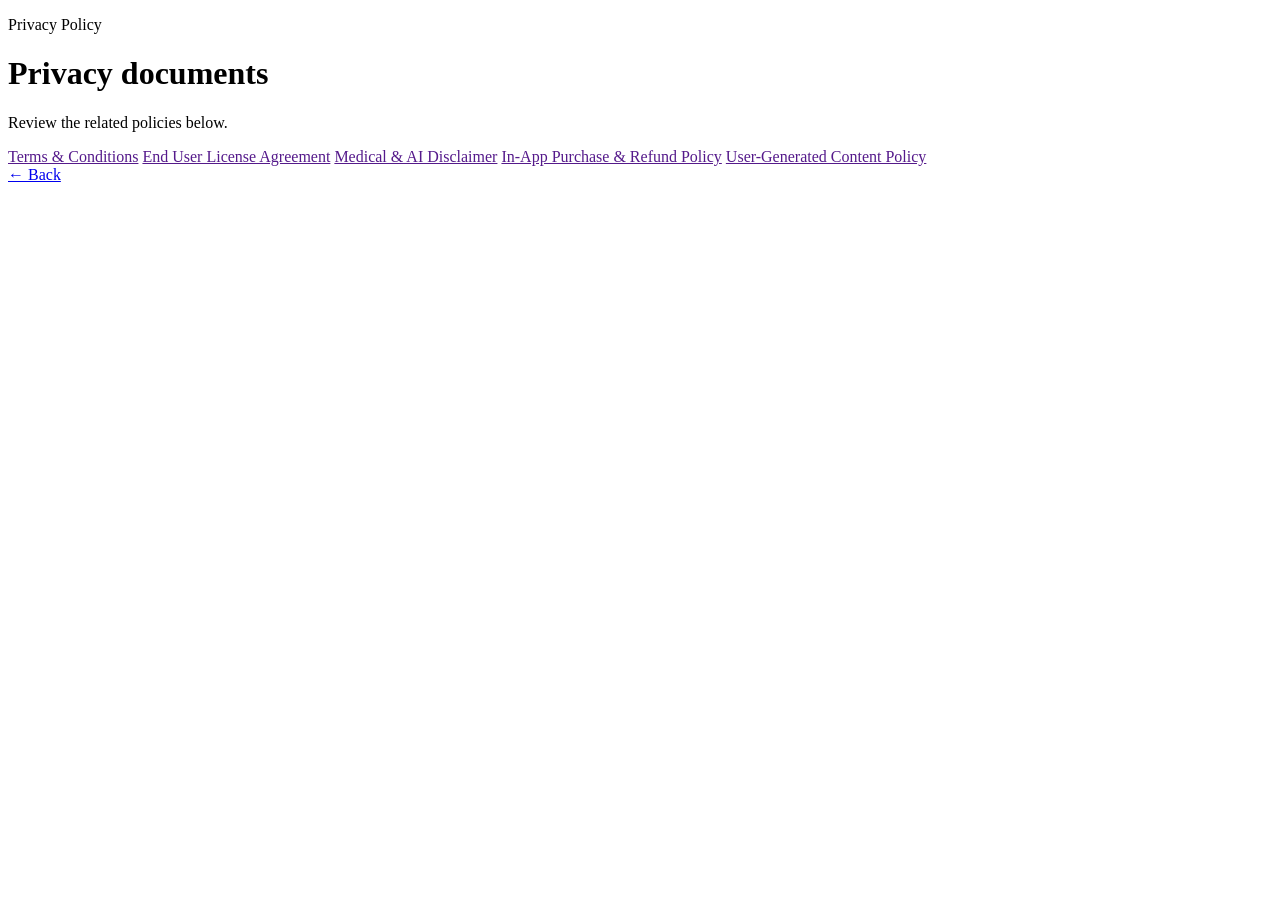
==== commit 5bce6d12: "Create privacy.html" ====
--- a/privacy.html
+++ b/privacy.html
@@ -1,368 +1,34 @@
-<!doctype html>
+<!DOCTYPE html>
 <html lang="en">
 <head>
   <meta charset="UTF-8" />
   <meta name="viewport" content="width=device-width, initial-scale=1.0" />
-  <title>Privacy Policy | CaloriesBunny</title>
-  <style>
-    * {
-      box-sizing: border-box;
-    }
-
-    body {
-      margin: 0;
-      font-family: Georgia, "Times New Roman", serif;
-      background: #faf7f2;
-      color: #1f2937;
-      line-height: 1.75;
-    }
-
-    .container {
-      width: 100%;
-      max-width: 900px;
-      margin: 0 auto;
-      padding: 56px 20px 80px;
-    }
-
-    .paper {
-      background: #ffffff;
-      border: 1px solid #eadfce;
-      border-radius: 24px;
-      box-shadow: 0 12px 32px rgba(0, 0, 0, 0.06);
-      padding: 40px 24px;
-    }
-
-    .top-nav {
-      margin-bottom: 20px;
-    }
-
-    .top-nav a {
-      color: #8b5a2b;
-      text-decoration: none;
-      font-weight: 600;
-      font-family: -apple-system, BlinkMacSystemFont, "Segoe UI", Roboto, sans-serif;
-    }
-
-    .eyebrow {
-      display: inline-block;
-      padding: 6px 12px;
-      border-radius: 999px;
-      background: #fff4e8;
-      color: #9a5b12;
-      font-size: 12px;
-      font-weight: 700;
-      letter-spacing: 0.04em;
-      text-transform: uppercase;
-      font-family: -apple-system, BlinkMacSystemFont, "Segoe UI", Roboto, sans-serif;
-    }
-
-    h1 {
-      margin: 16px 0 10px;
-      font-size: 40px;
-      line-height: 1.15;
-      text-align: center;
-    }
-
-    .subtitle {
-      margin: 0;
-      text-align: center;
-      color: #6b7280;
-      font-style: italic;
-      font-size: 18px;
-    }
-
-    .meta {
-      margin: 28px 0 0;
-      padding: 18px;
-      background: #fffaf5;
-      border: 1px solid #f1e5d5;
-      border-radius: 16px;
-      font-family: -apple-system, BlinkMacSystemFont, "Segoe UI", Roboto, sans-serif;
-      font-size: 14px;
-      color: #4b5563;
-    }
-
-    h2 {
-      margin-top: 34px;
-      margin-bottom: 12px;
-      font-size: 26px;
-      line-height: 1.3;
-    }
-
-    h3 {
-      margin-top: 22px;
-      margin-bottom: 10px;
-      font-size: 20px;
-      line-height: 1.35;
-    }
-
-    p {
-      margin: 0 0 14px;
-      font-size: 17px;
-    }
-
-    ul {
-      margin: 0 0 16px 22px;
-      padding: 0;
-    }
-
-    li {
-      margin-bottom: 8px;
-      font-size: 17px;
-    }
-
-    a {
-      color: #8b5a2b;
-    }
-
-    .divider-space {
-      height: 88px;
-    }
-
-    .divider-line {
-      height: 1px;
-      background: linear-gradient(to right, transparent, #dcc7aa, transparent);
-      margin-bottom: 28px;
-    }
-
-    .section-label {
-      text-align: center;
-      font-family: -apple-system, BlinkMacSystemFont, "Segoe UI", Roboto, sans-serif;
-      font-size: 13px;
-      font-weight: 700;
-      letter-spacing: 0.08em;
-      text-transform: uppercase;
-      color: #9a5b12;
-      margin-bottom: 16px;
-    }
-
-    .footer-note {
-      margin-top: 32px;
-      font-size: 14px;
-      color: #6b7280;
-      font-style: italic;
-    }
-
-    @media (max-width: 640px) {
-      .container {
-        padding: 28px 14px 48px;
-      }
-
-      .paper {
-        padding: 28px 18px;
-        border-radius: 20px;
-      }
-
-      h1 {
-        font-size: 32px;
-      }
-
-      h2 {
-        font-size: 22px;
-      }
-
-      h3 {
-        font-size: 18px;
-      }
-
-      p,
-      li {
-        font-size: 16px;
-      }
-
-      .divider-space {
-        height: 64px;
-      }
-    }
-  </style>
+  <title>Privacy Policy</title>
+  <link rel="stylesheet" href="style.css" />
 </head>
 <body>
-  <div class="container">
-    <div class="top-nav">
-      <a href="./index.html">← Back</a>
+  <div class="page">
+    <div class="phone-card">
+      <div class="top-bar"></div>
+
+      <div class="content">
+        <p class="eyebrow">Privacy Policy</p>
+        <h1>Privacy documents</h1>
+        <p class="subtitle">
+          Review the related policies below.
+        </p>
+
+        <div class="button-group">
+          <a href="" class="legal-button secondary">Terms &amp; Conditions</a>
+          <a href="" class="legal-button secondary">End User License Agreement</a>
+          <a href="" class="legal-button secondary">Medical &amp; AI Disclaimer</a>
+          <a href="" class="legal-button secondary">In-App Purchase &amp; Refund Policy</a>
+          <a href="" class="legal-button secondary">User-Generated Content Policy</a>
+        </div>
+
+        <a href="index.html" class="back-link">← Back</a>
+      </div>
     </div>
-
-    <article class="paper">
-      <div class="eyebrow">Legal</div>
-      <h1>Privacy Policy</h1>
-      <p class="subtitle">CaloriesBunny (モグダイエット)</p>
-
-      <div class="meta">
-        <div><strong>Effective Date:</strong> April 12, 2025</div>
-        <div><strong>Last Updated:</strong> April 12, 2025</div>
-      </div>
-
-      <p>This Privacy Policy explains how we collect, use, store, share, and protect your personal information when you use the CaloriesBunny application (also marketed under the Japanese name モグダイエット, “Mogudaietto”) and all associated services (the “Application”). By using the Application, you consent to the collection and processing of your personal information as described in this Privacy Policy.</p>
-
-      <h2>1. Who We Are and How to Contact Us</h2>
-      <p>CaloriesBunny / モグダイエット is operated by Calorie note (“we”, “us”, “our”).</p>
-      <p><strong>Personal Information Protection Manager:</strong> Dongsu Kim Founder</p>
-      <p><strong>Contact for Privacy Enquiries:</strong> <a href="mailto:caloriesbunnysupport@gmail.com">caloriesbunnysupport@gmail.com</a></p>
-
-      <h2>2. Categories of Personal Information Collected</h2>
-      <h3>Registration and Account Information</h3>
-      <ul>
-        <li>Full name</li>
-        <li>Email address</li>
-        <li>Password (stored in encrypted/hashed form)</li>
-      </ul>
-
-      <h3>Health and Biometric Profile Data</h3>
-      <ul>
-        <li>Date of birth</li>
-        <li>Gender</li>
-        <li>Body weight</li>
-        <li>Height</li>
-        <li>Activity level</li>
-      </ul>
-
-      <h3>Food and Nutritional Data</h3>
-      <ul>
-        <li>Food photographs uploaded by users for AI nutritional analysis</li>
-        <li>Text-based food descriptions entered by users</li>
-        <li>Dietary logs and nutritional intake history</li>
-      </ul>
-
-      <h3>Technical and Device Data</h3>
-      <ul>
-        <li>Device identifiers</li>
-        <li>IP addresses and coarse network metadata</li>
-        <li>Application version and operating system information</li>
-        <li>Crash reports and diagnostic data</li>
-        <li>Session and authentication tokens</li>
-      </ul>
-
-      <h2>3. How We Collect Personal Information</h2>
-      <ul>
-        <li>Directly from you when you register an account, complete your profile, or use app features</li>
-        <li>Automatically through backend systems, logs, and monitoring tools</li>
-        <li>Through Google Gemini API when you submit food photos or food descriptions</li>
-        <li>Through Supabase, which provides backend database and authentication services</li>
-      </ul>
-
-      <h2>4. How We Use Personal Information</h2>
-      <ul>
-        <li>To create and manage your account</li>
-        <li>To provide AI-powered nutritional analysis</li>
-        <li>To store your dietary logs and progress information</li>
-        <li>To process in-app purchases</li>
-        <li>To maintain security, stability, and app performance</li>
-        <li>To comply with legal obligations</li>
-      </ul>
-
-      <h2>5. Sharing of Personal Information</h2>
-      <p>We do not sell, rent, or trade your personal information for marketing purposes. We may share your information with service providers such as Supabase, Google Gemini API, Sentry, Upstash, and platform providers like Apple and Google when required to operate the Application.</p>
-
-      <h2>6. International Data Transfers</h2>
-      <p>Your information may be processed outside Japan, including by service providers located in the United States. We take appropriate measures to protect personal information during such transfers.</p>
-
-      <h2>7. Data Retention</h2>
-      <ul>
-        <li>Account and profile data: retained while your account is active and deleted within 30 days of account deletion, subject to legal requirements</li>
-        <li>Dietary logs and nutritional records: retained while your account is active unless you delete them</li>
-        <li>Technical and diagnostic data: retained according to service provider retention settings</li>
-        <li>Transaction records: retained as required by law</li>
-      </ul>
-
-      <h2>8. Your Rights</h2>
-      <p>You may request access, correction, deletion, suspension of use, or information about how your personal information is handled by contacting us at <a href="mailto:caloriesbunnysupport@gmail.com">caloriesbunnysupport@gmail.com</a>.</p>
-
-      <h2>9. Children’s Privacy</h2>
-      <p>The Application is not directed at children under the age of 13, and we do not knowingly collect personal information from children under 13 without appropriate consent.</p>
-
-      <h2>10. In-App Purchases and Payment Data</h2>
-      <p>We do not collect or store your payment card information. Payment transactions are processed by Apple or Google through their secure payment systems.</p>
-
-      <h2>11. Changes to This Privacy Policy</h2>
-      <p>We may update this Privacy Policy from time to time. Updated versions will be effective from the date stated at the top of this document.</p>
-
-      <h2>12. Contact Us</h2>
-      <p>If you have questions, concerns, or complaints about this Privacy Policy, please contact us at <a href="mailto:caloriesbunnysupport@gmail.com">caloriesbunnysupport@gmail.com</a>.</p>
-
-      <div class="divider-space"></div>
-      <div class="divider-line"></div>
-      <div class="section-label">Included Policy</div>
-
-      <h1 style="margin-top: 0;">Cookie and Tracking Technologies Policy</h1>
-      <p class="subtitle">CaloriesBunny (モグダイエット)</p>
-
-      <div class="meta">
-        <div><strong>Effective Date:</strong> April 12, 2025</div>
-        <div><strong>Last Updated:</strong> April 12, 2025</div>
-      </div>
-
-      <p>This Cookie and Tracking Technologies Policy explains how the Application uses session tokens, device identifiers, server-side logging, and similar tracking technologies. This Policy forms part of and is incorporated into our Privacy Policy and Terms and Conditions.</p>
-
-      <h2>1. What Are Tracking Technologies?</h2>
-      <p>In the context of a mobile application, tracking technologies include technical mechanisms used to identify a device, maintain session state, collect usage data, or monitor application performance.</p>
-      <ul>
-        <li>Session Tokens</li>
-        <li>Device Identifiers</li>
-        <li>Server Logs</li>
-        <li>Caching Identifiers</li>
-      </ul>
-
-      <h2>2. Types of Tracking Technologies Used</h2>
-      <h3>Strictly Necessary / Functional Technologies</h3>
-      <ul>
-        <li>Authentication tokens issued by Supabase upon login</li>
-        <li>Session cache keys used by Upstash</li>
-        <li>API request identifiers used to maintain data integrity</li>
-      </ul>
-
-      <h3>Performance and Diagnostic Technologies</h3>
-      <ul>
-        <li>Sentry error tracking for crash reporting and diagnostics</li>
-      </ul>
-
-      <h3>Server-Side Logging</h3>
-      <ul>
-        <li>Timestamp of request</li>
-        <li>IP address of the requesting device</li>
-        <li>Type of API request</li>
-        <li>HTTP response status code</li>
-        <li>Approximate data volume of request and response</li>
-      </ul>
-
-      <h3>AI Processing Identifiers</h3>
-      <p>When food photographs or text descriptions are submitted to the Google Gemini API for nutritional analysis, technical request identifiers may be created to track the request and connect the response to the correct user session.</p>
-
-      <h2>3. Third-Party Tracking by Service Providers</h2>
-      <ul>
-        <li>Sentry</li>
-        <li>Supabase</li>
-        <li>Google LLC (Gemini API)</li>
-        <li>Upstash</li>
-        <li>Apple Inc. / Google LLC (App Store Platforms)</li>
-      </ul>
-
-      <h2>4. What We Do Not Do</h2>
-      <ul>
-        <li>We do not use advertising cookies or advertising SDKs</li>
-        <li>We do not share tracking data with advertising networks or data brokers</li>
-        <li>We do not use cross-application tracking technologies to monitor your activity outside the app</li>
-      </ul>
-
-      <h2>5. Your Choices and Controls</h2>
-      <ul>
-        <li>Logging out invalidates your authentication session token</li>
-        <li>Deleting your account removes personal information subject to legal retention obligations</li>
-        <li>You may contact us regarding diagnostic reporting concerns</li>
-      </ul>
-
-      <h2>6. Data Retention for Tracking Technologies</h2>
-      <ul>
-        <li>Authentication session tokens: expire upon logout or after 1 hour of inactivity, whichever is earlier</li>
-        <li>Upstash cache keys: expire automatically after a short period</li>
-        <li>Sentry diagnostic reports: retained according to configured retention settings</li>
-        <li>Server access logs: retained according to backend provider settings</li>
-      </ul>
-
-      <h2>7. Contact Us</h2>
-      <p>If you have questions about the tracking technologies we use, please contact us at <a href="mailto:caloriesbunnysupport@gmail.com">caloriesbunnysupport@gmail.com</a>.</p>
-
-      <p class="footer-note">This combined page merges the Privacy Policy and Cookie and Tracking Technologies Policy into a single readable page with visual spacing between the two sections.</p>
-    </article>
   </div>
 </body>
 </html>
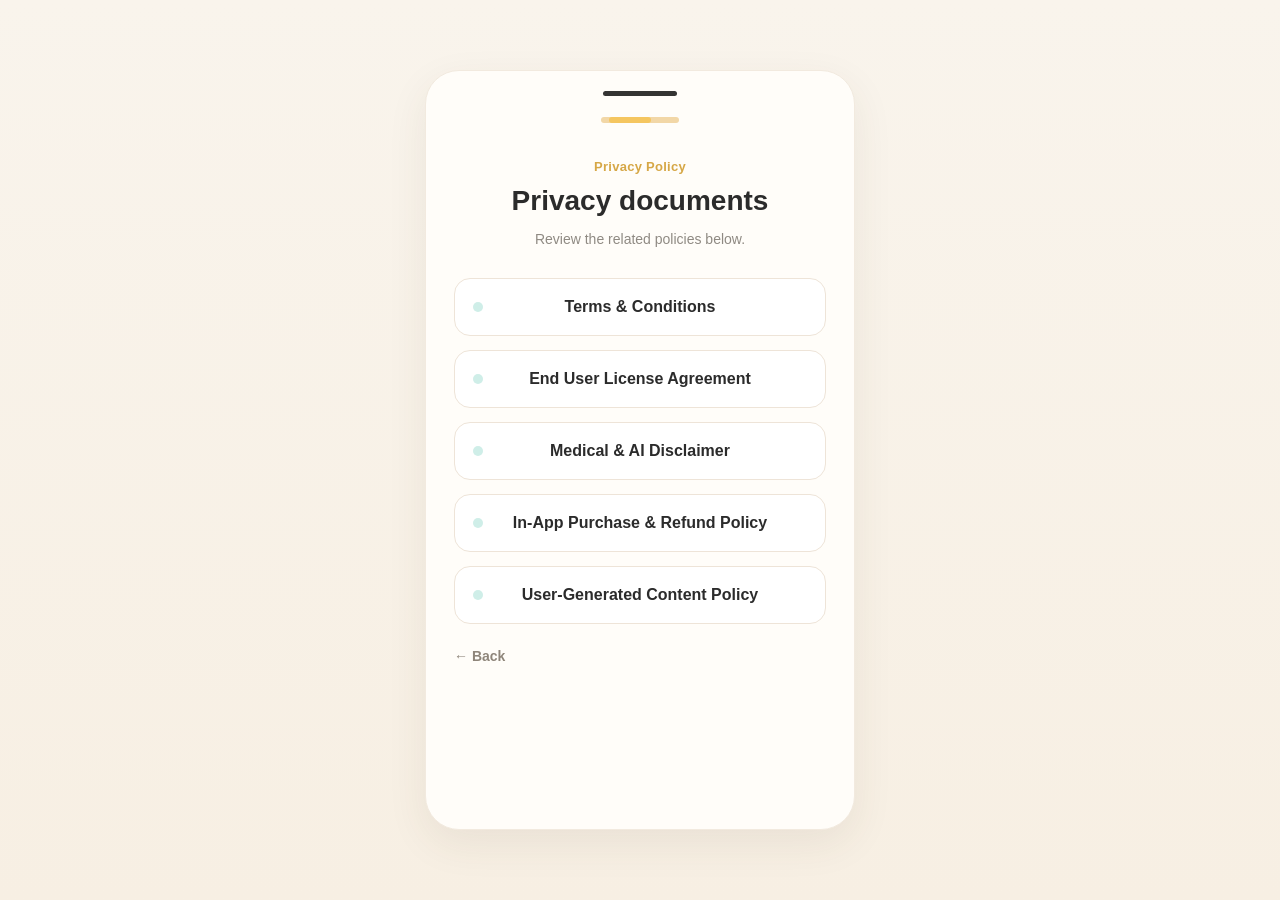
==== commit 9fca054f: "Update privacy.html" ====
--- a/privacy.html
+++ b/privacy.html
@@ -19,11 +19,11 @@
         </p>
 
         <div class="button-group">
-          <a href="" class="legal-button secondary">Terms &amp; Conditions</a>
-          <a href="" class="legal-button secondary">End User License Agreement</a>
-          <a href="" class="legal-button secondary">Medical &amp; AI Disclaimer</a>
-          <a href="" class="legal-button secondary">In-App Purchase &amp; Refund Policy</a>
-          <a href="" class="legal-button secondary">User-Generated Content Policy</a>
+          <a href="./termsandcondition.html" class="legal-button secondary">Terms &amp; Conditions</a>
+          <a href="./EULA.html" class="legal-button secondary">End User License Agreement</a>
+          <a href="./medical_disclaimer.html" class="legal-button secondary">Medical &amp; AI Disclaimer</a>
+          <a href="./PURCHASEANDREFUND.html" class="legal-button secondary">In-App Purchase &amp; Refund Policy</a>
+          <a href="./UGC.html" class="legal-button secondary">User-Generated Content Policy</a>
         </div>
 
         <a href="index.html" class="back-link">← Back</a>
--- a/style.css
+++ b/style.css
@@ -0,0 +1,195 @@
+* {
+  margin: 0;
+  padding: 0;
+  box-sizing: border-box;
+}
+
+:root {
+  --bg-main: #f8f3eb;
+  --card-bg: #fffdf9;
+  --text-main: #2b2b2b;
+  --text-sub: #8f8a83;
+  --accent-yellow: #f3c85a;
+  --accent-yellow-hover: #e9bc49;
+  --accent-mint: #cfeee8;
+  --border-soft: #eee4d8;
+  --shadow-soft: 0 14px 40px rgba(80, 64, 38, 0.08);
+}
+
+body {
+  font-family: -apple-system, BlinkMacSystemFont, "Segoe UI", Roboto, sans-serif;
+  background: linear-gradient(180deg, #f9f4ec 0%, #f7efe3 100%);
+  color: var(--text-main);
+  min-height: 100vh;
+}
+
+.page {
+  min-height: 100vh;
+  display: flex;
+  align-items: center;
+  justify-content: center;
+  padding: 24px;
+}
+
+.phone-card {
+  width: 100%;
+  max-width: 430px;
+  min-height: 760px;
+  background: var(--card-bg);
+  border-radius: 34px;
+  box-shadow: var(--shadow-soft);
+  border: 1px solid #f2eadf;
+  padding: 22px 22px 28px;
+  position: relative;
+  overflow: hidden;
+}
+
+.phone-card::before {
+  content: "";
+  position: absolute;
+  top: 20px;
+  left: 50%;
+  transform: translateX(-50%);
+  width: 74px;
+  height: 5px;
+  border-radius: 999px;
+  background: #1f1f1f;
+  opacity: 0.9;
+}
+
+.top-bar {
+  width: 78px;
+  height: 6px;
+  border-radius: 999px;
+  background: #f2d7a7;
+  margin: 24px auto 28px;
+  position: relative;
+}
+
+.top-bar::after {
+  content: "";
+  position: absolute;
+  left: 8px;
+  right: 28px;
+  top: 50%;
+  transform: translateY(-50%);
+  height: 6px;
+  border-radius: 999px;
+  background: #f5c660;
+}
+
+.content {
+  padding: 8px 6px 0;
+}
+
+.eyebrow {
+  font-size: 13px;
+  font-weight: 700;
+  color: #d6a746;
+  letter-spacing: 0.02em;
+  margin-bottom: 10px;
+  text-align: center;
+}
+
+h1 {
+  font-size: 28px;
+  line-height: 1.2;
+  font-weight: 800;
+  text-align: center;
+  margin-bottom: 10px;
+}
+
+.subtitle {
+  font-size: 14px;
+  line-height: 1.6;
+  color: var(--text-sub);
+  text-align: center;
+  margin-bottom: 28px;
+}
+
+.button-group {
+  display: flex;
+  flex-direction: column;
+  gap: 14px;
+}
+
+.legal-button {
+  display: flex;
+  align-items: center;
+  justify-content: center;
+  min-height: 58px;
+  padding: 16px 18px;
+  text-decoration: none;
+  color: var(--text-main);
+  background: var(--accent-yellow);
+  border-radius: 16px;
+  font-size: 16px;
+  font-weight: 700;
+  border: none;
+  box-shadow: 0 6px 16px rgba(243, 200, 90, 0.22);
+  transition: transform 0.18s ease, background 0.18s ease, box-shadow 0.18s ease;
+}
+
+.legal-button:hover {
+  background: var(--accent-yellow-hover);
+  transform: translateY(-1px);
+  box-shadow: 0 10px 18px rgba(243, 200, 90, 0.28);
+}
+
+.legal-button.secondary {
+  background: #fff;
+  border: 1.5px solid var(--border-soft);
+  box-shadow: none;
+  position: relative;
+}
+
+.legal-button.secondary:hover {
+  background: #fffdf7;
+  border-color: #e6dacb;
+  transform: translateY(-1px);
+  box-shadow: 0 10px 20px rgba(80, 64, 38, 0.05);
+}
+
+.legal-button.secondary::before {
+  content: "";
+  width: 10px;
+  height: 10px;
+  border-radius: 50%;
+  background: var(--accent-mint);
+  position: absolute;
+  left: 18px;
+}
+
+.back-link {
+  display: inline-block;
+  margin-top: 24px;
+  text-decoration: none;
+  color: #8e857a;
+  font-size: 14px;
+  font-weight: 600;
+}
+
+.back-link:hover {
+  color: #5f574e;
+}
+
+@media (max-width: 480px) {
+  .page {
+    padding: 12px;
+  }
+
+  .phone-card {
+    min-height: calc(100vh - 24px);
+    border-radius: 28px;
+    padding: 20px 18px 24px;
+  }
+
+  h1 {
+    font-size: 24px;
+  }
+
+  .legal-button {
+    font-size: 15px;
+    min-height: 54px;
+  }
+}
